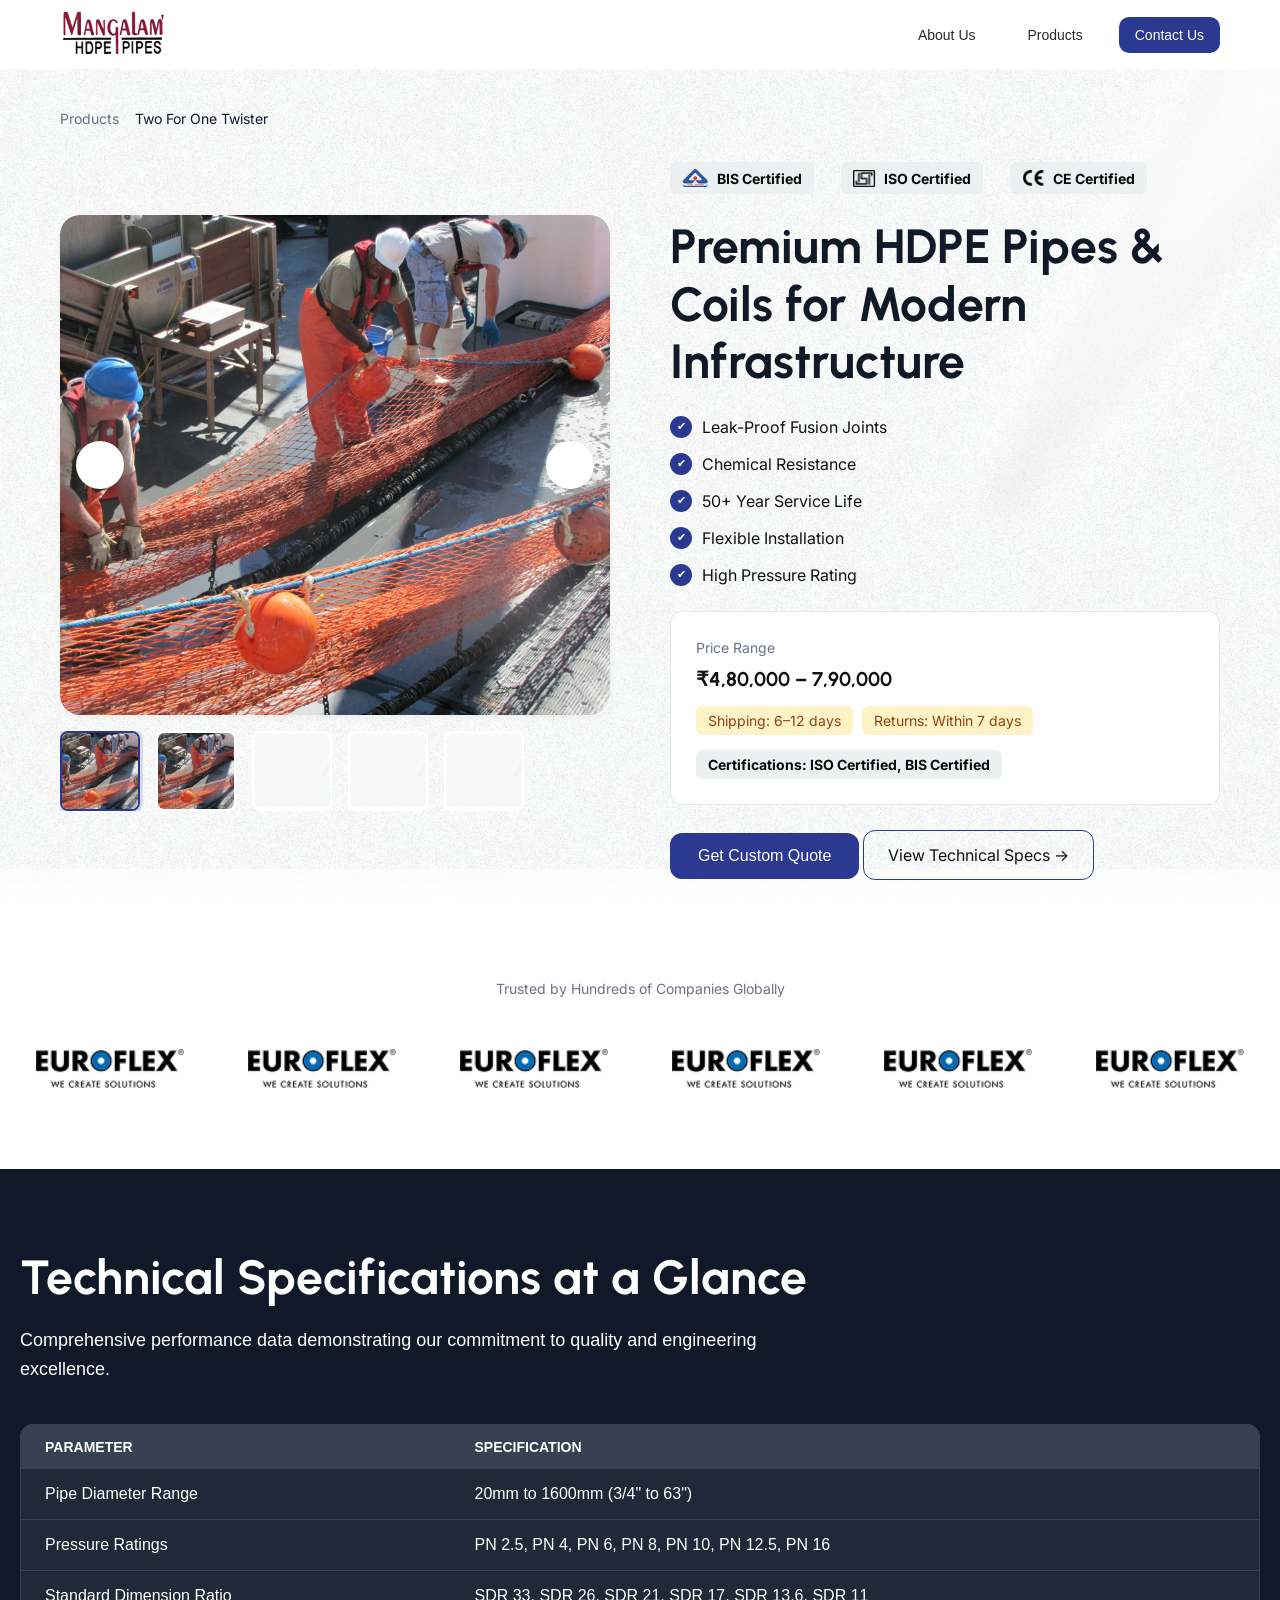
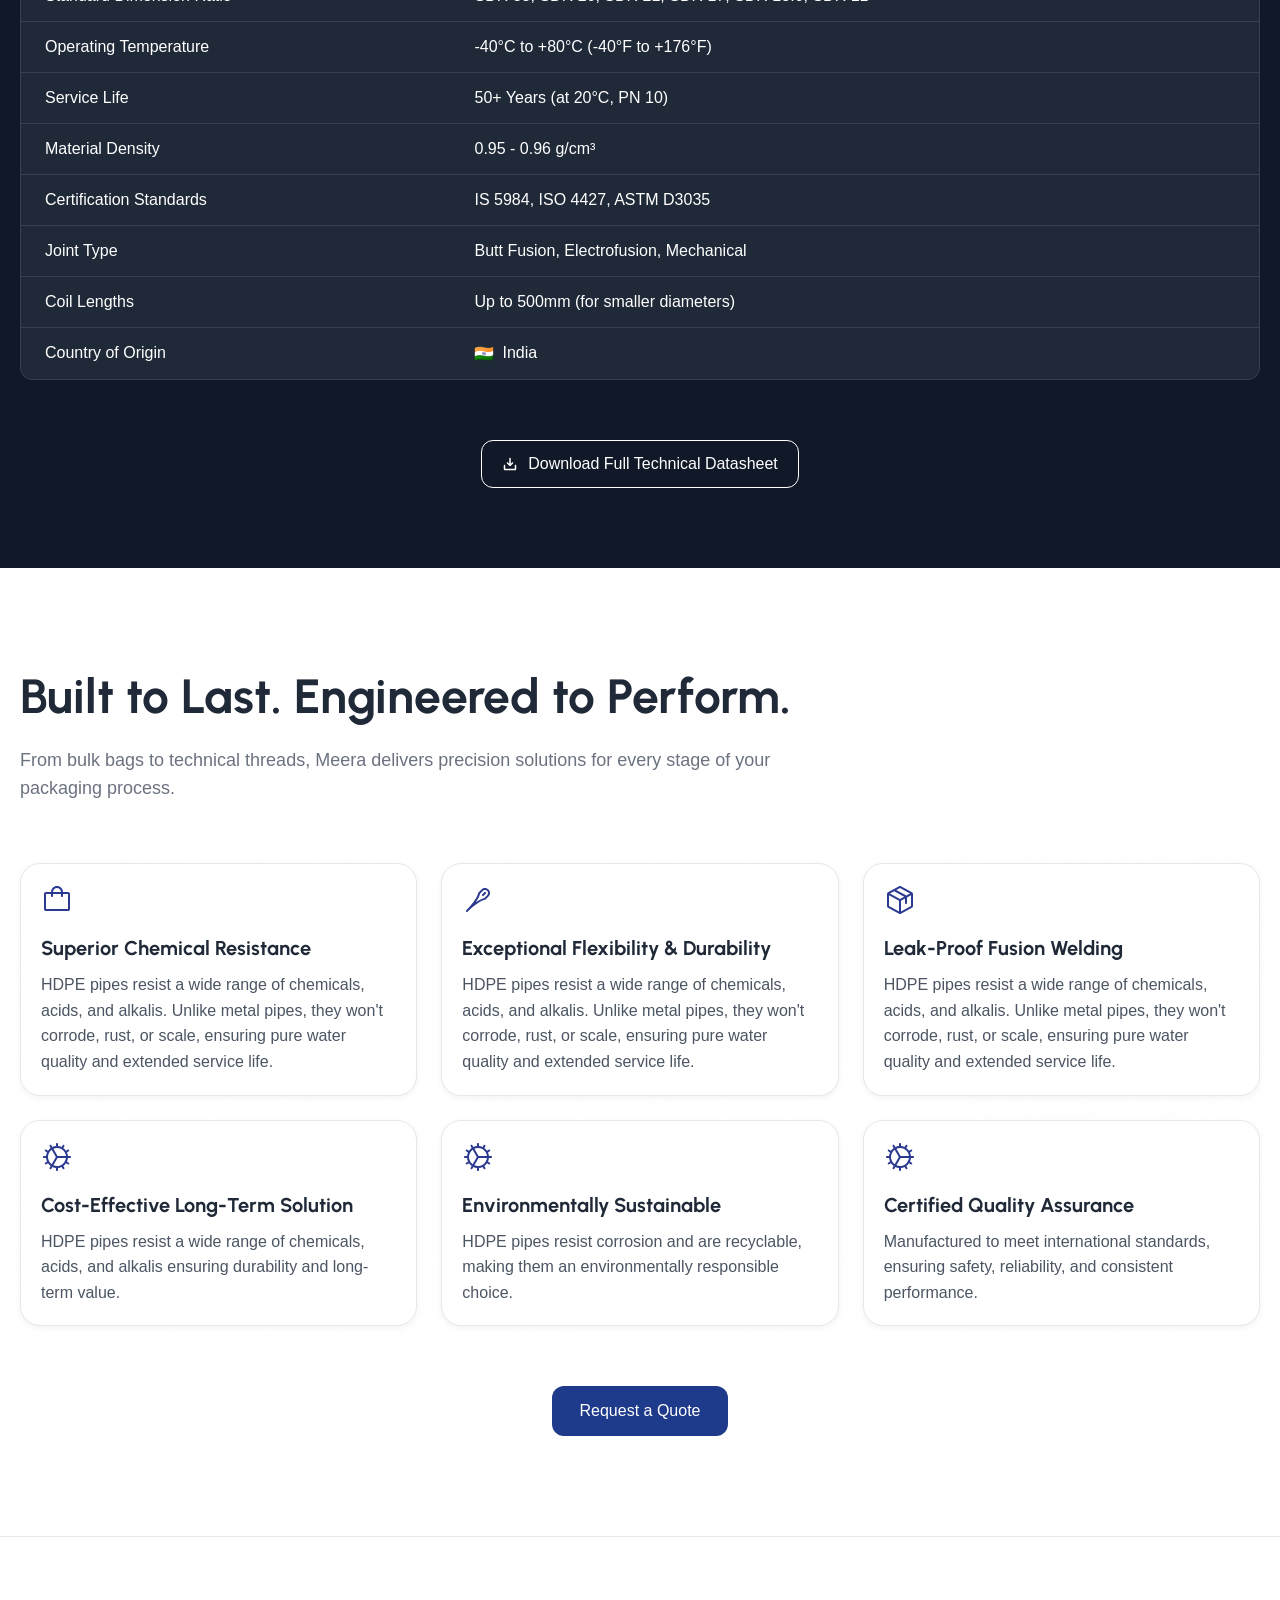
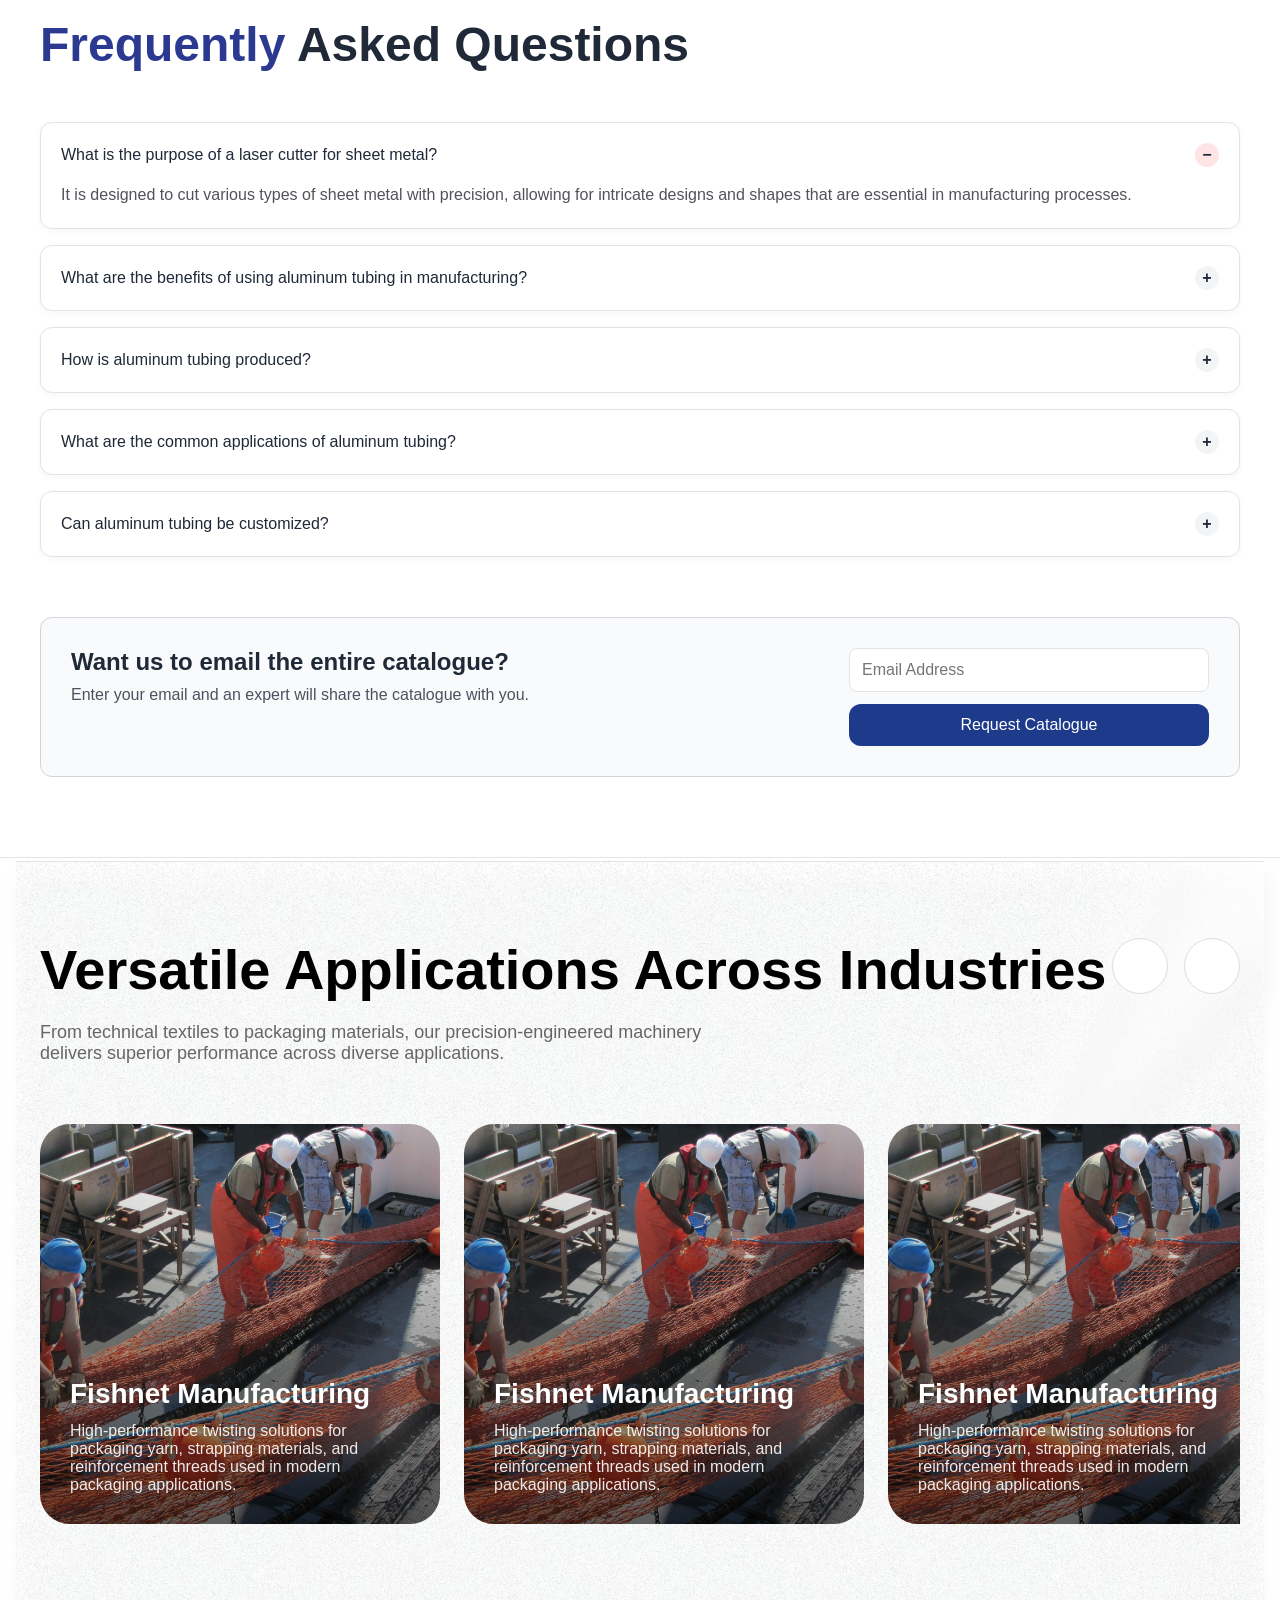
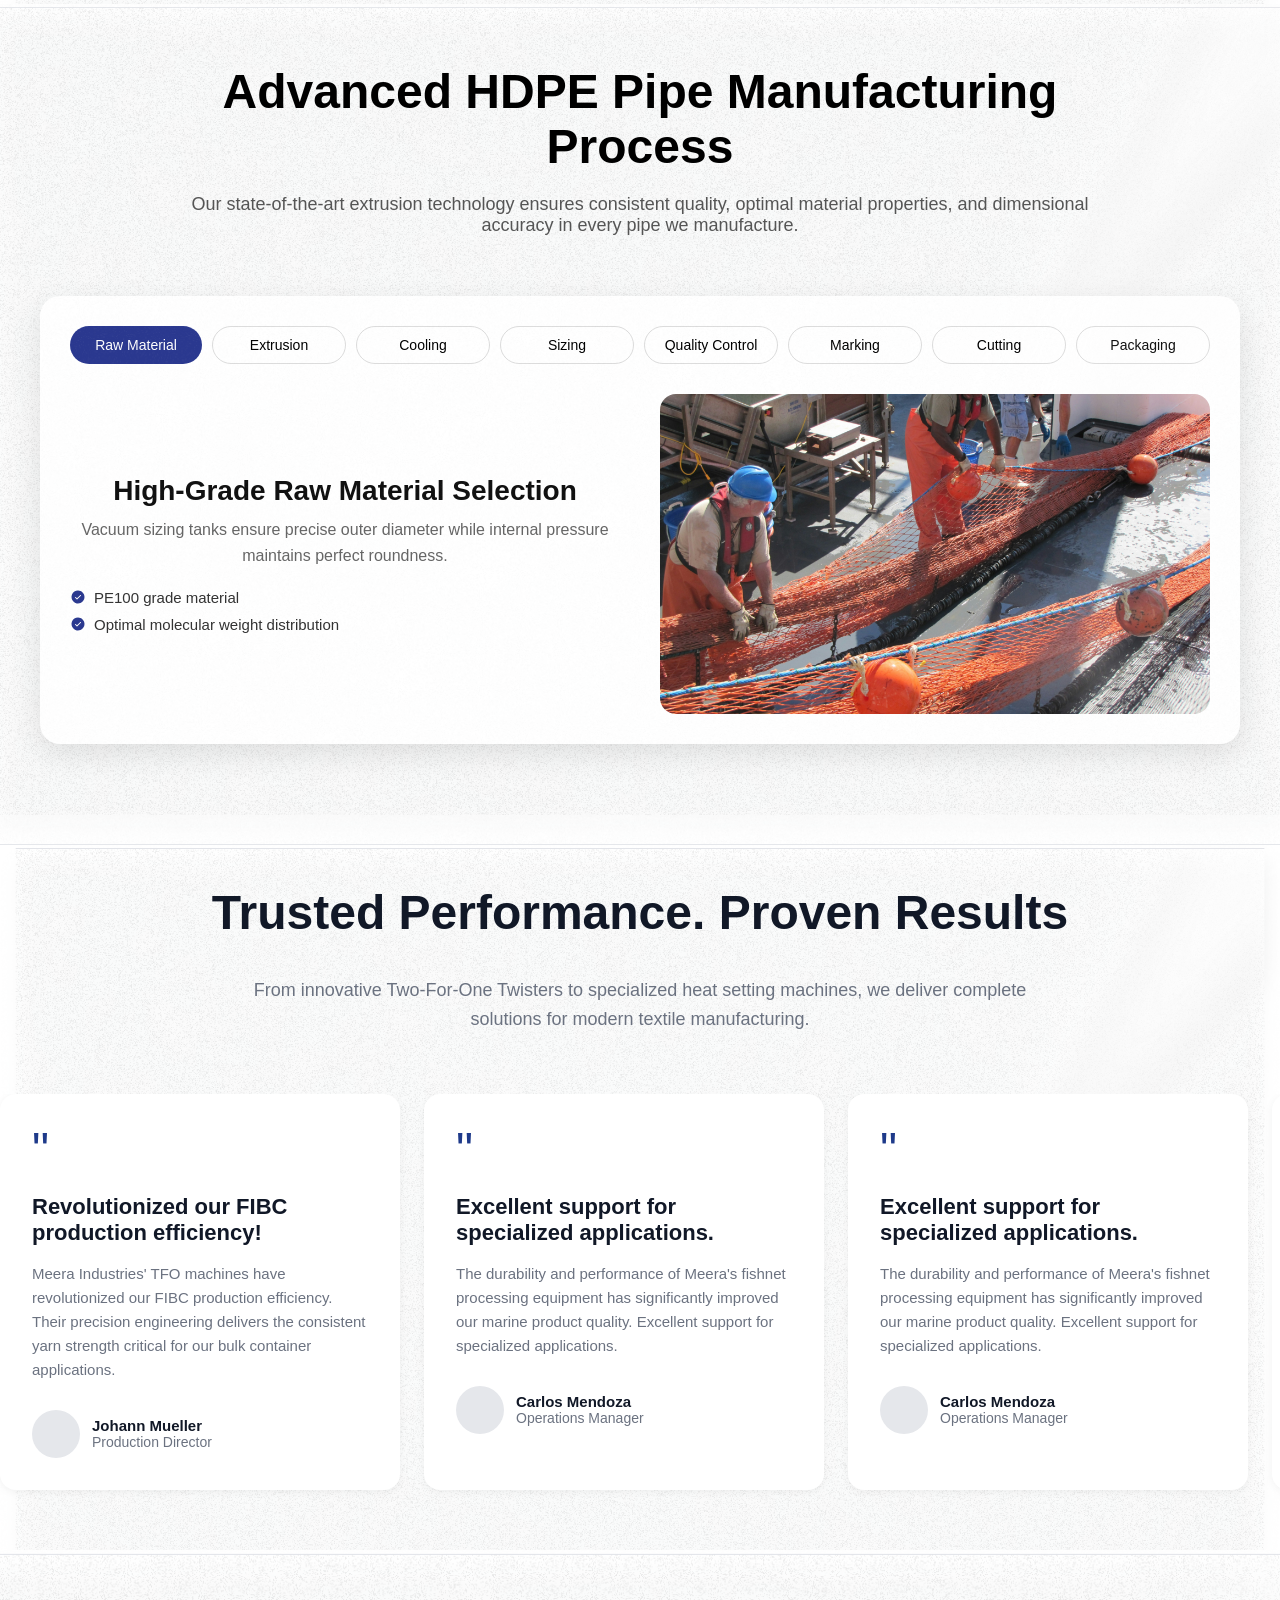
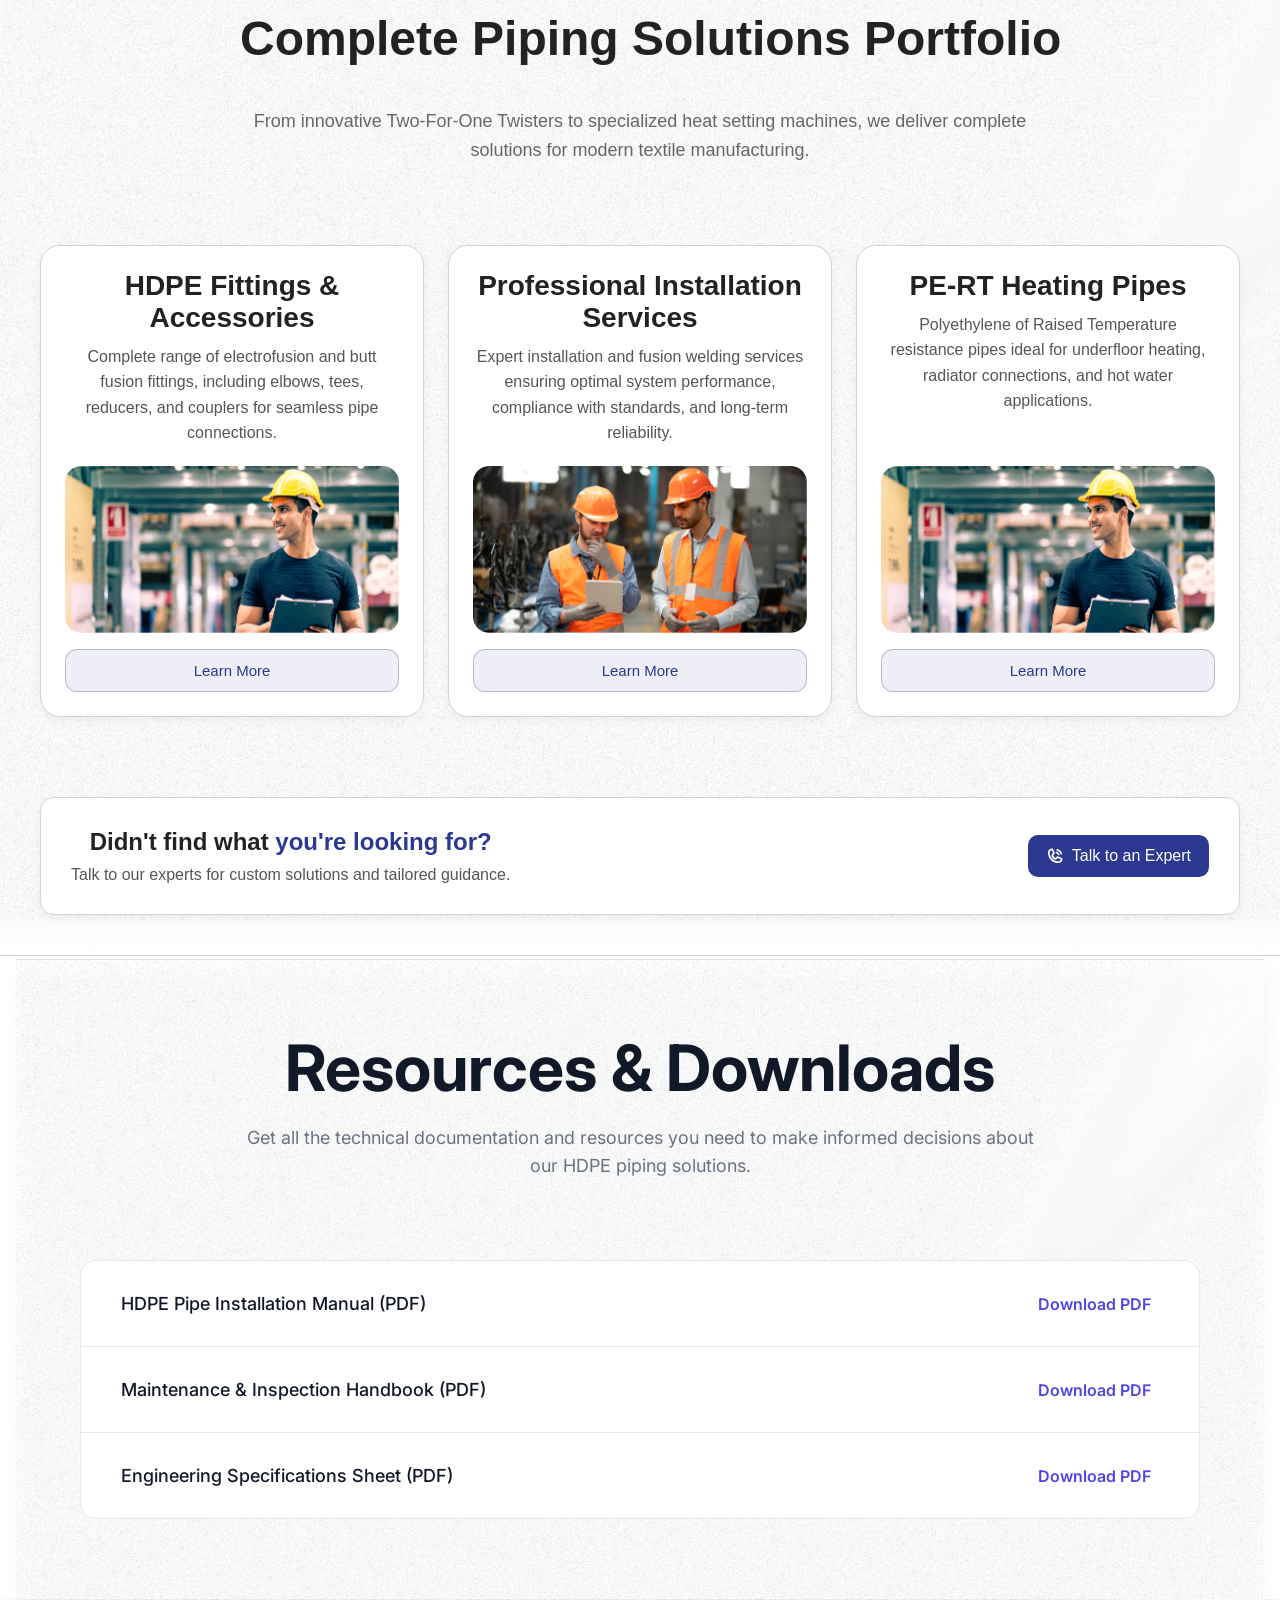
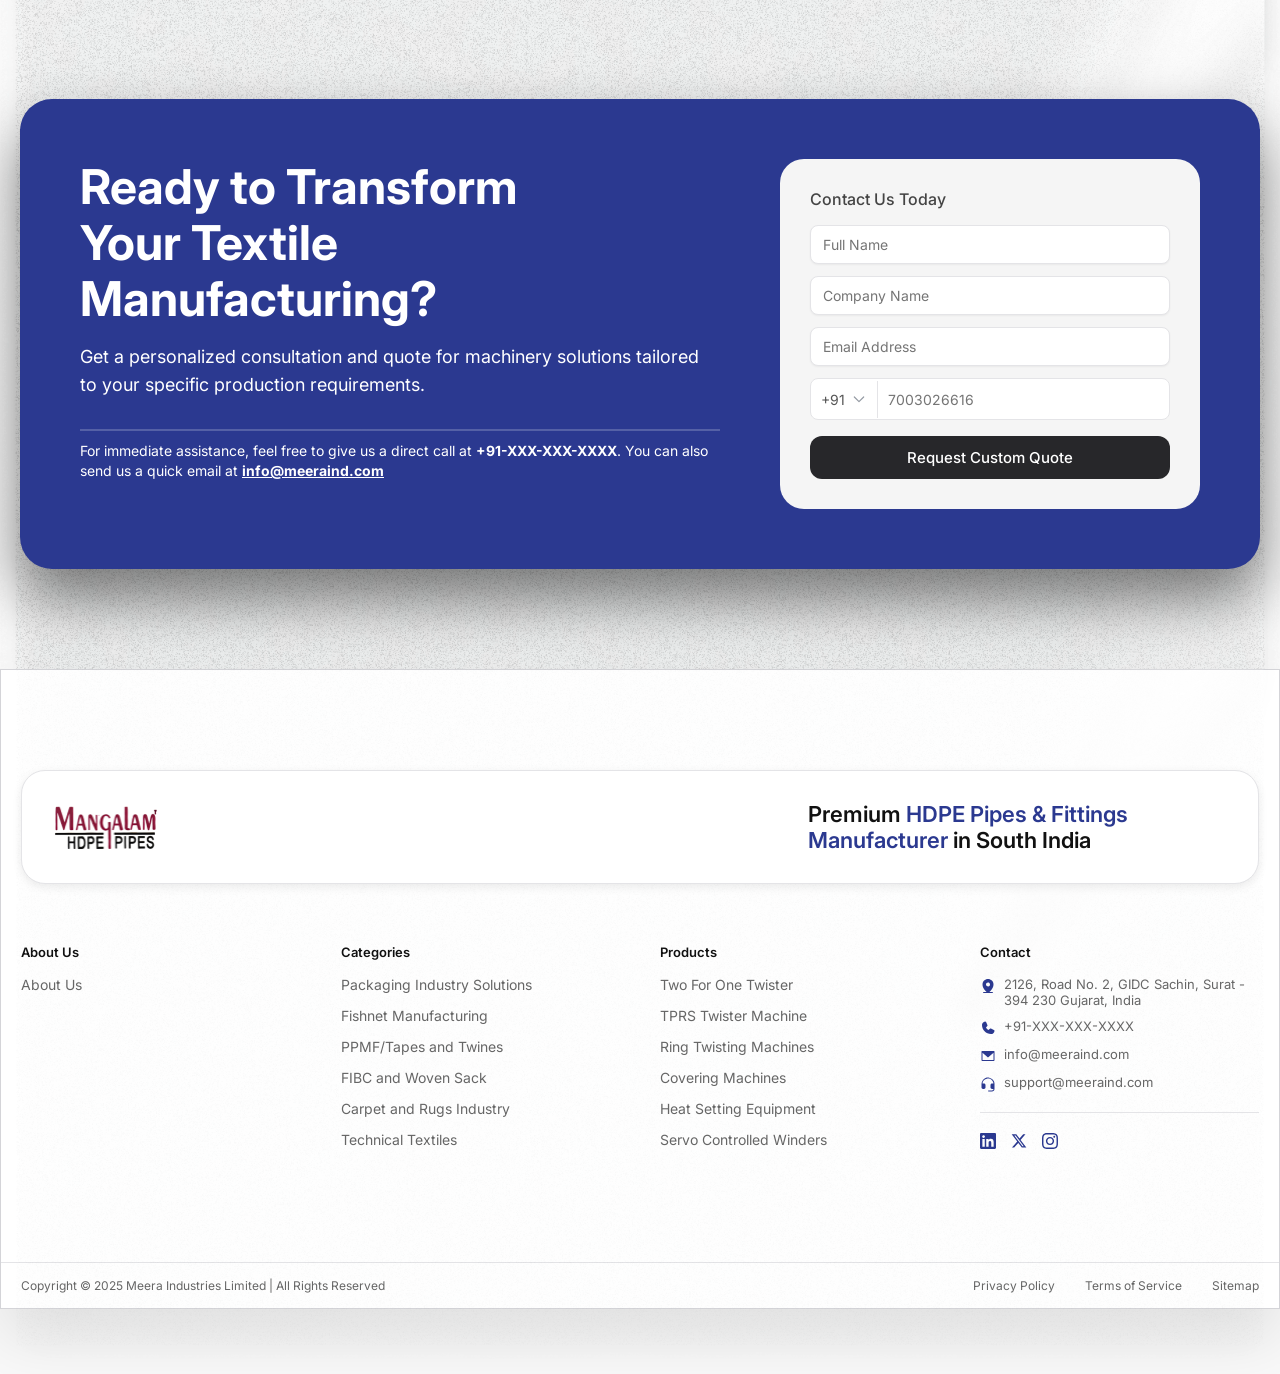
==== index.html @ eada6aff "Initial Commit" ====
<!DOCTYPE html>
<html lang="en">
<head>
  <meta charset="UTF-8">
  <meta name="viewport" content="width=device-width, initial-scale=1.0">

  <title>Gushwork Assignment</title>

  <!-- CSS FILE LINK -->
  <link rel="stylesheet" href="styles.css">
  <link href="https://fonts.googleapis.com/css2?family=Urbanist:wght@400;600;700;800&family=Inter:wght@400;500;600&display=swap" rel="stylesheet">
<link
  rel="stylesheet"
  href="https://cdn.jsdelivr.net/npm/@tabler/icons-webfont@latest/dist/tabler-icons.min.css"
/>
</head>
<body>


    <header id="header">
  <div class="container">

    <div class="logo">
      <a href="#">
        <img src="./assets/gw5.png"
        alt="Logo" />
      </a>  
    </div>

    <nav>
      <a href="#">About Us</a>

      <div class="dropdown" id="desktopDropdown">
        <button class="dropdown-btn">Products <i class="ti ti-chevron-down"></i></button>
        <div class="dropdown-content">
          <a href="#">HDPE Pipes</a>
          <a href="#">HDPE Fittings</a>
          <a href="#">Coil Pipes</a>
          <a href="#">Agriculture Pipes</a>
        </div>
      </div>

      <a href="#" class="contact-btn">Contact Us</a>
    </nav>

    <button class="menu-btn" id="menuBtn">☰</button>
  </div>

  <div class="mobile-menu" id="mobileMenu">
    <a href="#">About Us</a>

    <button class="mobile-dropdown-btn" id="mobileDropdownBtn">
      Products <i class="ti ti-chevron-down"></i>
    </button>

    <div class="mobile-dropdown" id="mobileDropdown">
      <a href="#">HDPE Pipes</a>
      <a href="#">HDPE Fittings</a>
      <a href="#">Coil Pipes</a>
      <a href="#">Agriculture Pipes</a>
    </div>

    <a href="#" class="contact-btn">Contact Us</a>
  </div>
</header>

  <main>
   <section id="hero-banner">
  <div style="padding-top: 80px;" class="breadcrumb">
    <span>Products</span>
    <i class="ti ti-chevron-right"></i>
    <span class="active">Two For One Twister</span>
  </div>

  <div class="container hero">
    <!-- Gallery -->
    <div class="gallery">
      <div class="main-image-wrapper">
        <!-- Main large image -->
        <div class="hero-img" id="mainImage">
          <img src="./assets/gw1.jpg" alt="Product Image" id="mainImg" />

          <!-- Zoom lens (follows cursor) -->
         <div class="zoom-lens" id="zoomLens"></div>
    </div>
    <button class="gallery-btn left" id="prevBtn"><i class="ti ti-chevron-left"></i></button>
    <button class="gallery-btn right" id="nextBtn"><i class="ti ti-chevron-right"></i></button>
  </div>
<div class="zoom-preview" id="zoomPreview">
   <div class="zoom-preview-inner" id="zoomPreviewInner"></div>
</div>

      <!-- Thumbnails -->
      <div class="thumbnails" id="thumbnailStrip">
        <div class="thumbnail active" data-index="0">
          <img src="./assets/gw1.jpg" alt="Thumb 1" />
        </div>
        <div class="thumbnail" data-index="1">
          <img src="./assets/gw1.jpg" alt="Thumb 2" />
        </div>
        <div class="thumbnail" data-index="2">
          <img src="./assets/hero-fold-v2.png" alt="Thumb 3" />
        </div>
        <div class="thumbnail" data-index="3">
          <img src="./assets/hero-fold-v2.png" alt="Thumb 4" />
        </div>
        <div class="thumbnail" data-index="4">
          <img src="./assets/hero-fold-v2.png" alt="Thumb 5" />
        </div>
      </div>
    </div>

    <!-- Product Info -->
    <div>
      <div class="certifications">
        <div class="badge1"><img src="./assets/gw2.svg"> BIS Certified</div>
        <div class="badge1"><img src="./assets/gw4.svg"> ISO Certified</div>
        <div class="badge1"><img src="./assets/gw3.svg"> CE Certified</div>
      </div>

      <h1>Premium HDPE Pipes & Coils for Modern Infrastructure</h1>

   <div class="features">
  <div class="feature"><span class="tick">✔</span> Leak-Proof Fusion Joints</div>
  <div class="feature"><span class="tick">✔</span> Chemical Resistance</div>
  <div class="feature"><span class="tick">✔</span> 50+ Year Service Life</div>
  <div class="feature"><span class="tick">✔</span> Flexible Installation</div>
  <div class="feature"><span class="tick">✔</span> High Pressure Rating</div>
</div>

      <div class="price-card">
        <span>Price Range</span>
        <h3>₹4,80,000 – 7,90,000</h3>
        <div class="badge">Shipping: 6–12 days</div>
        <div class="badge">Returns: Within 7 days</div>
        <div class="badge1">Certifications: ISO Certified, BIS Certified</div>
      </div>

      <div style="margin-top:25px;">
        <button class="btn-primary">Get Custom Quote</button>
        <a href="#spec" class="btn-outline">View Technical Specs →</a>
      </div>
    </div>
  </div>

  <div class="company-section">
    <p style="padding-bottom: 20px;">Trusted by Hundreds of Companies Globally</p>
    <div style="padding-bottom: 80px;" class="company-logos">
      <img src="./assets/image 88.png">
      <img src="./assets/image 88.png">
      <img src="./assets/image 88.png">
      <img src="./assets/image 88.png">
      <img src="./assets/image 88.png">
      <img src="./assets/image 88.png">
    </div>
  </div>
</section>

    <section id="table">
        <section class="section">

  <div class="container1">
    <h1>Technical Specifications at a Glance</h1>
    <p>
      Comprehensive performance data demonstrating our commitment to quality
      and engineering excellence.
    </p>
  </div>

  <div class="table-wrapper">
    <table>
      <thead>
        <tr>
          <th>PARAMETER</th>
          <th>SPECIFICATION</th>
        </tr>
      </thead>
      <tbody>
        <tr>
          <td>Pipe Diameter Range</td>
          <td>20mm to 1600mm (3/4" to 63")</td>
        </tr>
        <tr>
          <td>Pressure Ratings</td>
          <td>PN 2.5, PN 4, PN 6, PN 8, PN 10, PN 12.5, PN 16</td>
        </tr>
        <tr>
          <td>Standard Dimension Ratio</td>
          <td>SDR 33, SDR 26, SDR 21, SDR 17, SDR 13.6, SDR 11</td>
        </tr>
        <tr>
          <td>Operating Temperature</td>
          <td>-40°C to +80°C (-40°F to +176°F)</td>
        </tr>
        <tr>
          <td>Service Life</td>
          <td>50+ Years (at 20°C, PN 10)</td>
        </tr>
        <tr>
          <td>Material Density</td>
          <td>0.95 - 0.96 g/cm³</td>
        </tr>
        <tr>
          <td>Certification Standards</td>
          <td>IS 5984, ISO 4427, ASTM D3035</td>
        </tr>
        <tr>
          <td>Joint Type</td>
          <td>Butt Fusion, Electrofusion, Mechanical</td>
        </tr>
        <tr>
          <td>Coil Lengths</td>
          <td>Up to 500mm (for smaller diameters)</td>
        </tr>
        <tr>
          <td>Country of Origin</td>
          <td>
            <div class="country">
              <span>🇮🇳</span>
              <span>India</span>
            </div>
          </td>
        </tr>
      </tbody>
    </table>
  </div>

  <button class="download-btn">
    <img src="./assets/gw6.svg" alt="Download icon">
    Download Full Technical Datasheet
  </button>

</section>
    </section>
    
<section class="features-section">

  <img class="fs-bg-image"
    src="./assets/hero-fold-v2.png"
    alt="">

  <div class="fs-container">
    <h1 class="fs-heading">Built to Last. Engineered to Perform.</h1>
    <p class="fs-hero-text">
      From bulk bags to technical threads, Meera delivers precision
      solutions for every stage of your packaging process.
    </p>

    <div class="fs-features-wrapper">
      <div class="fs-features-grid">

        <!-- Feature 1 -->
        <div class="fs-feature-card">
          <img src="./assets//gw7.svg" alt="">
          <h3 class="fs-card-title">Superior Chemical Resistance</h3>
          <p class="fs-card-text">HDPE pipes resist a wide range of chemicals, acids, and alkalis. Unlike metal pipes, they won't corrode, rust, or scale, ensuring pure water quality and extended service life.</p>
        </div>

        <!-- Feature 2 -->
        <div class="fs-feature-card">
          <img src="./assets/gw8.svg" alt="">
          <h3 class="fs-card-title">Exceptional Flexibility & Durability</h3>
          <p class="fs-card-text">HDPE pipes resist a wide range of chemicals, acids, and alkalis. Unlike metal pipes, they won't corrode, rust, or scale, ensuring pure water quality and extended service life.</p>
        </div>

        <!-- Feature 3 -->
        <div class="fs-feature-card">
          <img src="./assets/gw9.svg" alt="">
          <h3 class="fs-card-title">Leak-Proof Fusion Welding</h3>
          <p class="fs-card-text">HDPE pipes resist a wide range of chemicals, acids, and alkalis. Unlike metal pipes, they won't corrode, rust, or scale, ensuring pure water quality and extended service life.</p>
        </div>

        <!-- Feature 4 -->
        <div class="fs-feature-card">
          <img src="./assets/gw10.svg" alt="">
          <h3 class="fs-card-title">Cost-Effective Long-Term Solution</h3>
          <p class="fs-card-text">HDPE pipes resist a wide range of chemicals, acids, and alkalis ensuring durability and long-term value.</p>
        </div>

        <!-- Feature 5 -->
        <div class="fs-feature-card">
          <img src="./assets/gw10.svg" alt="">
          <h3 class="fs-card-title">Environmentally Sustainable</h3>
          <p class="fs-card-text">HDPE pipes resist corrosion and are recyclable, making them an environmentally responsible choice.</p>
        </div>

        <!-- Feature 6 -->
        <div class="fs-feature-card">
          <img src="./assets/gw10.svg" alt="">
          <h3 class="fs-card-title">Certified Quality Assurance</h3>
          <p class="fs-card-text">Manufactured to meet international standards, ensuring safety, reliability, and consistent performance.</p>
        </div>

      </div>
    </div>

    <button class="fs-cta-button">
      Request a Quote
    </button>

  </div>

</section>

<section class="faq-section">
  <div class="faq-container">

    <h2 class="faq-heading">
      <span>Frequently</span> Asked Questions
    </h2>

    <!-- FAQ Items -->
    <div class="faq-item active">
      <div class="faq-question">
        What is the purpose of a laser cutter for sheet metal?
        <div class="faq-icon">−</div>
      </div>
      <div class="faq-answer">
        It is designed to cut various types of sheet metal with precision,
        allowing for intricate designs and shapes that are essential in manufacturing processes.
      </div>
    </div>

    <div class="faq-item">
      <div class="faq-question">
        What are the benefits of using aluminum tubing in manufacturing?
        <div class="faq-icon">+</div>
      </div>
      <div class="faq-answer">
        Aluminum tubing is lightweight, corrosion-resistant, and highly durable,
        making it ideal for various industrial applications.
      </div>
    </div>

    <div class="faq-item">
      <div class="faq-question">
        How is aluminum tubing produced?
        <div class="faq-icon">+</div>
      </div>
      <div class="faq-answer">
        It is produced through extrusion or drawing processes that shape aluminum into hollow tubes.
      </div>
    </div>

    <div class="faq-item">
      <div class="faq-question">
        What are the common applications of aluminum tubing?
        <div class="faq-icon">+</div>
      </div>
      <div class="faq-answer">
        Common applications include automotive parts, construction frameworks,
        aerospace components, and industrial systems.
      </div>
    </div>

    <div class="faq-item">
      <div class="faq-question">
        Can aluminum tubing be customized?
        <div class="faq-icon">+</div>
      </div>
      <div class="faq-answer">
        Yes, aluminum tubing can be customized in size, thickness,
        finish, and shape to meet specific project requirements.
      </div>
    </div>

    <!-- Email Section -->
    <div class="faq-email-section">
      <div class="faq-email-content">
        <h3 class="faq-email-title">Want us to email the entire catalogue?</h3>
        <p class="faq-email-text">Enter your email and an expert will share the catalogue with you.</p>
      </div>

      <div class="faq-email-form">
        <input class="faq-email-input" type="email" placeholder="Email Address" required>
        <button class="faq-submit-btn" onclick="faqHandleSubmit(this)">Request Catalogue</button>
      </div>
    </div>

  </div>
</section>

<section class="applications-section">
  <div class="apps-container">

    <!-- Header -->
    <div class="apps-header">
      <div>
        <h2 class="apps-heading">Versatile Applications Across Industries</h2>
        <p class="apps-subtext">
          From technical textiles to packaging materials, our
          precision-engineered machinery delivers superior performance
          across diverse applications.
        </p>
      </div>

      <div class="apps-nav-buttons">
        <div class="apps-nav-btn" onclick="appsScrollGallery(-1)">
          <i class="ti ti-arrow-left"></i>
        </div>
        <div class="apps-nav-btn" onclick="appsScrollGallery(1)">
          <i class="ti ti-arrow-right"></i>
        </div>
      </div>
    </div>

    <!-- Gallery -->
    <div class="apps-gallery" id="apps-gallery">

      <div class="apps-card">
        <img src="./assets/gw1.jpg" alt="">
        <div class="apps-card-content">
          <h3 class="apps-card-title">Fishnet Manufacturing</h3>
          <p class="apps-card-text">High-performance twisting solutions for packaging yarn, strapping materials, and reinforcement threads used in modern packaging applications.</p>
        </div>
      </div>

      <div class="apps-card">
        <img src="./assets/gw1.jpg" alt="">
        <div class="apps-card-content">
          <h3 class="apps-card-title">Fishnet Manufacturing</h3>
          <p class="apps-card-text">High-performance twisting solutions for packaging yarn, strapping materials, and reinforcement threads used in modern packaging applications.</p>
        </div>
      </div>

      <div class="apps-card">
        <img src="./assets/gw1.jpg" alt="">
        <div class="apps-card-content">
          <h3 class="apps-card-title">Fishnet Manufacturing</h3>
          <p class="apps-card-text">High-performance twisting solutions for packaging yarn, strapping materials, and reinforcement threads used in modern packaging applications.</p>
        </div>
      </div>

      <div class="apps-card">
        <img src="https://placehold.co/400x600/8A7B6D/8A7B6D" alt="">
        <div class="apps-card-content">
          <h3 class="apps-card-title">Fishnet Manufacturing</h3>
          <p class="apps-card-text">High-performance twisting solutions for packaging yarn, strapping materials, and reinforcement threads used in modern packaging applications.</p>
        </div>
      </div>

    </div>

  </div>
</section>

<div class="manufacturing-hero">
  <img class="mfg-bg-image"
    src="./assets/hero-fold-v2.png"
    alt="">
  <div class="mfg-hero-content">
    <h2 class="mfg-hero-heading">Advanced HDPE Pipe Manufacturing Process</h2>
    <p class="mfg-hero-text" style="margin-bottom: 20px;margin-top: 20px;">
      Our state-of-the-art extrusion technology ensures consistent quality,
      optimal material properties, and dimensional accuracy in every pipe we manufacture.
    </p>
  </div>

 <div class="workflow-section">
  <div class="wf-container">

    <div class="wf-stepper" id="wf-stepper"></div>

    <div class="wf-content">

      <div class="wf-text-area">
        <h3 class="wf-title" id="wf-title"></h3>
        <p class="wf-desc" id="wf-desc"></p>
        <div class="wf-checklist" id="wf-checklist"></div>
      </div>

      <div class="wf-image-area">
        <img class="wf-bg-image" id="wf-bg-image" src="" alt="">
        <div class="wf-icons" id="wf-icons"></div>
      </div>

    </div>

  </div>
</div>

</div>

<!-- PROCESS -->

<section class="testimonials-section">
  <div class="tsm-container">

    <!-- Section Header -->
    <div class="tsm-header">
      <h2 style="padding-top:40px; padding-bottom:20px;" class="tsm-heading">Trusted Performance. Proven Results</h2>
      <p class="tsm-subtext">
        From innovative Two-For-One Twisters to specialized heat setting machines,
        we deliver complete solutions for modern textile manufacturing.
      </p>
    </div>

    <!-- Testimonials Grid -->
    <div style=" padding-bottom:60px;" class="tsm-grid">

      <div class="tsm-card">
        <div class="tsm-quote-icon">"</div>
        <h3 class="tsm-card-title">Revolutionized our FIBC production efficiency!</h3>
        <p class="tsm-card-text">
          Meera Industries' TFO machines have revolutionized our FIBC production efficiency.
          Their precision engineering delivers the consistent yarn strength critical
          for our bulk container applications.
        </p>
        <div class="tsm-author">
          <div class="tsm-avatar"></div>
          <div>
            <div class="tsm-author-name">Johann Mueller</div>
            <div class="tsm-author-title">Production Director</div>
          </div>
        </div>
      </div>

      <div class="tsm-card">
        <div class="tsm-quote-icon">"</div>
        <h3 class="tsm-card-title">Excellent support for specialized applications.</h3>
        <p class="tsm-card-text">
          The durability and performance of Meera's fishnet processing equipment
          has significantly improved our marine product quality.
          Excellent support for specialized applications.
        </p>
        <div class="tsm-author">
          <div class="tsm-avatar"></div>
          <div>
            <div class="tsm-author-name">Carlos Mendoza</div>
            <div class="tsm-author-title">Operations Manager</div>
          </div>
        </div>
      </div>

      <div class="tsm-card">
        <div class="tsm-quote-icon">"</div>
        <h3 class="tsm-card-title">Excellent support for specialized applications.</h3>
        <p class="tsm-card-text">
          The durability and performance of Meera's fishnet processing equipment
          has significantly improved our marine product quality.
          Excellent support for specialized applications.
        </p>
        <div class="tsm-author">
          <div class="tsm-avatar"></div>
          <div>
            <div class="tsm-author-name">Carlos Mendoza</div>
            <div class="tsm-author-title">Operations Manager</div>
          </div>
        </div>
      </div>

      <div class="tsm-card">
        <div class="tsm-quote-icon">"</div>
        <h3 class="tsm-card-title">Provides the exact specifications we need!</h3>
        <p class="tsm-card-text">
          For our technical textile applications,
          Meera's specialized machinery provides the exact specifications we need.
          Their understanding of automotive textile requirements is exceptional.
        </p>
        <div class="tsm-author">
          <div class="tsm-avatar"></div>
          <div>
            <div class="tsm-author-name">Rajesh Kumar</div>
            <div class="tsm-author-title">Manufacturing Head</div>
          </div>
        </div>
      </div>

    </div>
  </div>
</section>

<div class="portfolio-section">

  <!-- HERO -->
  <section class="pf-hero">
  
    <div class="pf-hero-content">
      <h2 style="padding-top:20px; padding-bottom:20px;" class="pf-hero-heading">Complete Piping Solutions Portfolio</h2>
      <p class="pf-hero-text">
        From innovative Two-For-One Twisters to specialized heat setting machines,
        we deliver complete solutions for modern textile manufacturing.
      </p>
    </div>
    <div class="pf-products">

    <div class="pf-product-card">
      <h3 class="pf-card-title">HDPE Fittings & Accessories</h3>
      <p class="pf-card-text">
        Complete range of electrofusion and butt fusion fittings, including
        elbows, tees, reducers, and couplers for seamless pipe connections.
      </p>
      <img class="pf-card-img"
        src="./assets/gw11.png"
        alt="">
      <button class="pf-learn-btn">Learn More</button>
    </div>

    <div class="pf-product-card">
      <h3 class="pf-card-title">Professional Installation Services</h3>
      <p class="pf-card-text">
        Expert installation and fusion welding services ensuring optimal
        system performance, compliance with standards, and long-term reliability.
      </p>
      <img class="pf-card-img"
        src="./assets/gw12.png"
        alt="">
      <button class="pf-learn-btn">Learn More</button>
    </div>

    <div class="pf-product-card">
      <h3 class="pf-card-title">PE-RT Heating Pipes</h3>
      <p class="pf-card-text">
        Polyethylene of Raised Temperature resistance pipes ideal for
        underfloor heating, radiator connections, and hot water applications.
      </p>
      <img class="pf-card-img"
        src="./assets/gw11.png"
        alt="">
      <button class="pf-learn-btn">Learn More</button>
    </div>

  </div>

  <!-- CTA -->
  <div class="pf-cta-wrapper">
    <div class="pf-cta">
      <div class="pf-cta-text">
        <h3 class="pf-cta-heading">
          Didn't find what <span>you're looking for?</span>
        </h3>
        <p class="pf-cta-subtext">
          Talk to our experts for custom solutions and tailored guidance.
        </p>
      </div>
      <button class="pf-cta-btn">
        <img src="./assets/gw13.svg" alt="">
        Talk to an Expert
      </button>
    </div>
  </div>
  </section>

  <!-- PRODUCT CARDS -->
  

</div>
<div class="resources-section">
  <div class="rsc-container">

    <!-- Header -->
    <div class="rsc-header">
      <h2 class="rsc-heading">Resources & Downloads</h2>
      <p class="rsc-subtext">
        Get all the technical documentation and resources you need to make informed
        decisions about our HDPE piping solutions.
      </p>
    </div>

    <!-- Download Items -->
    <div class="rsc-download-box">

      <div class="rsc-download-item">
        <div class="rsc-download-title">HDPE Pipe Installation Manual (PDF)</div>
        <button class="rsc-download-btn">
          Download PDF
          <i class="ti ti-download"></i>
        </button>
      </div>

      <div class="rsc-download-item">
        <div class="rsc-download-title">Maintenance & Inspection Handbook (PDF)</div>
        <button class="rsc-download-btn">
          Download PDF
          <i class="ti ti-download"></i>
        </button>
      </div>

      <div class="rsc-download-item">
        <div class="rsc-download-title">Engineering Specifications Sheet (PDF)</div>
        <button class="rsc-download-btn">
          Download PDF
          <i class="ti ti-download"></i>
        </button>
      </div>

    </div>

  </div>
</div>

<section class=" contact-section">

  <img class="ctc-bg"
    src="./assets/hero-fold-v2.png"
    alt="">

  <div class="ctc-container">

    <!-- Left Content -->
    <div class="ctc-info">
      <h2 class="ctc-heading">
        Ready to Transform Your Textile Manufacturing?
      </h2>
      <p class="ctc-info-text">
        Get a personalized consultation and quote for machinery solutions tailored to your specific production requirements.
      </p>
      <div class="ctc-divider"></div>
      <p class="ctc-small">
        For immediate assistance, feel free to give us a direct call at
        <strong>+91-XXX-XXX-XXXX</strong>.
        You can also send us a quick email at
        <a href="mailto:info@meeraind.com">info@meeraind.com</a>
      </p>
    </div>

    <!-- Form -->
    <div class="ctc-form">

      <span class="ctc-form-label">Contact Us Today</span>

      <div class="ctc-input-box">
        <div class="ctc-input-field">
          <input type="text" placeholder="Full Name">
        </div>
      </div>

      <div class="ctc-input-box">
        <div class="ctc-input-field">
          <input type="text" placeholder="Company Name">
        </div>
      </div>

      <div class="ctc-input-box">
        <div class="ctc-input-field">
          <input type="email" placeholder="Email Address">
        </div>
      </div>

      <div class="ctc-phone-box">
        <div class="ctc-phone-code">
          +91
          <img src="./assets/gw14.svg" alt="">
        </div>
        <div class="ctc-phone-input">
          <input type="tel" placeholder="7003026616">
        </div>
      </div>

      <button class="ctc-submit-btn">
        Request Custom Quote
      </button>

    </div>

  </div>

</section>
  </main>
<footer class="footer-section">

  <div class="ftr-main">

    <img class="ftr-bg"
      src="./assets/hero-fold-v2.png"
      alt="">

    <!-- Top Header -->
    <div class="ftr-top">
      <img class="ftr-logo"
        src="./assets/gw5.png"
        alt="Meera Industries Logo">
      <div style="text-align: left;" class="ftr-title">
        <span>Premium </span>
        <span class="ftr-blue">HDPE Pipes & Fittings Manufacturer</span>
        <span> in South India</span>
      </div>
    </div>

    <!-- Grid -->
    <div class="ftr-grid">

      <!-- About -->
      <div class="ftr-column">
        <div style="text-align: left;" class="ftr-col-heading">About Us</div>
        <ul>
          <li style="text-align: left;">About Us</li>
        </ul>
      </div>

      <!-- Categories -->
      <div class="ftr-column">
        <div style="text-align: left;" class="ftr-col-heading">Categories</div>
        <ul>
          <li style="text-align: left;">Packaging Industry Solutions</li>
          <li style="text-align: left;">Fishnet Manufacturing</li>
          <li style="text-align: left;">PPMF/Tapes and Twines</li>
          <li style="text-align: left;">FIBC and Woven Sack</li>
          <li style="text-align: left;">Carpet and Rugs Industry</li>
          <li style="text-align: left;">Technical Textiles</li>
        </ul>
      </div>

      <!-- Products -->
      <div class="ftr-column">
        <div style="text-align: left;" class="ftr-col-heading">Products</div>
        <ul>
          <li style="text-align: left;">Two For One Twister</li>
          <li style="text-align: left;">TPRS Twister Machine</li>
          <li style="text-align: left;">Ring Twisting Machines</li>
          <li style="text-align: left;">Covering Machines</li>
          <li style="text-align: left;">Heat Setting Equipment</li>
          <li style="text-align: left;">Servo Controlled Winders</li>
        </ul>
      </div>

      <!-- Contact -->
      <div class="ftr-column">
        <div style="text-align: left;" class="ftr-col-heading">Contact</div>

        <div style="text-align: left;" class="ftr-contact-item">
          <img src="./assets/gw15.svg" alt="">
          2126, Road No. 2, GIDC Sachin, Surat - 394 230 Gujarat, India
        </div>

        <div style="text-align: left;" class="ftr-contact-item">
          <img src="./assets/gw16.svg" alt="">
          +91-XXX-XXX-XXXX
        </div>

        <div  style="text-align: left;" class="ftr-contact-item">
          <img src="./assets/gw17.svg" alt="">
          info@meeraind.com
        </div>

        <div style="text-align: left;" class="ftr-contact-item">
          <img src="./assets/gw18.svg" alt="">
          support@meeraind.com
        </div>

        <div class="ftr-contact-divider"></div>

        <div class="ftr-social">
          <img src="./assets/gw19.svg" alt="">
          <img src="./assets/gw20.svg" alt="">
          <img src="./assets/gw21.svg" alt="">
        </div>

      </div>

    </div>

  </div>

  <!-- Bottom -->
  <div class="ftr-bottom">
    <div class="ftr-bottom-inner">
      <div class="ftr-copyright">
        Copyright © 2025 Meera Industries Limited | All Rights Reserved
      </div>
      <div class="ftr-links">
        <a href="#">Privacy Policy</a>
        <a href="#">Terms of Service</a>
        <a href="#">Sitemap</a>
      </div>
    </div>
  </div>

</footer>

  <script src="script.js"></script>
</body>
</html>
---- styles.css ----
* {
  margin: 0;
  padding: 0;
  box-sizing: border-box;
}

body {
  font-family: Arial, sans-serif;
  background: #f9f9f9;
  color: #111;
}
/* ================= HEADER ================= */
/* ================= STICKY HEADER TRANSITIONS ================= */

header {
  transform: translateY(0);
  transition: transform 0.35s ease, box-shadow 0.3s ease, padding 0.3s ease;
}

/* When scrolled past first fold and scrolling DOWN → slide up out of view */
header.sticky-hidden {
  transform: translateY(-100%);
}

/* When scrolled past first fold and scrolling UP → slide back into view */
header.sticky-visible {
  transform: translateY(0);
  
  box-shadow: 0 4px 20px rgba(0, 0, 0, 0.10);
}
header {
  position: fixed;        /* Float above page, no reserved space */
  top: 0;
  left: 0;
  width: 100%;
  transform: translateY(0);
  transition: transform 0.35s ease, box-shadow 0.3s ease, padding 0.3s ease;
  background: #ffffff;
  z-index: 1000;
  padding-top: 10px;
  padding-bottom: 10px;
}

/* When scrolled */
header.scrolled {
  box-shadow: 0 4px 20px rgba(0, 0, 0, 0.08);
  padding: 5px 0;
}

.container {
  max-width: 1440px;
  margin: auto;
  padding: 16px 40px;
  display: flex;
  align-items: center;
  justify-content: space-between;
  transition: 0.3s;
}

/* Shrink header when scrolled */
header.scrolled .container {
  padding: 10px 40px;
}

/* Logo */
.logo img {
  height: 45px;
  transition: 0.3s;
}

header.scrolled .logo img {
  height: 38px;
}

/* Desktop Nav */
nav {
  display: flex;
  align-items: center;
  gap: 20px;
}

nav a,
.dropdown-btn {
  text-decoration: none;
  padding: 10px 16px;
  border-radius: 10px;
  color: #262A2E;
  font-size: 14px;
  font-weight: 500;
  transition: 0.3s;
  cursor: pointer;
  background: none;
  border: none;
}

nav a:hover,
.dropdown-btn:hover {
  background: #f1f1f1;
}

.contact-btn {
  background: #2B3990;
  color: white;
}

.contact-btn:hover {
  background: #22306e;
}

/* Dropdown */
.dropdown {
  position: relative;
}

.dropdown-content {
  position: absolute;
  top: 110%;
  left: 0;
  background: white;
  width: 200px;
  border-radius: 12px;
  box-shadow: 0 10px 20px rgba(0,0,0,0.08);
  border: 1px solid #eee;
  display: none;
  flex-direction: column;
  padding: 5px 0;
}

.dropdown-content a {
  padding: 10px 15px;
}

.dropdown-content a:hover {
  background: #eaf0ff;
  color: #2B3990;
}

.dropdown.active .dropdown-content {
  display: flex;
}

/* Mobile */
.menu-btn {
  display: none;
  font-size: 24px;
  cursor: pointer;
  background: none;
  border: none;
}

.mobile-menu {
  display: none;
  flex-direction: column;
  padding: 20px 40px;
  border-top: 1px solid #eee;
  background: white;
}

.mobile-menu a,
.mobile-dropdown-btn {
  padding: 12px;
  border-radius: 10px;
  text-decoration: none;
  color: #262A2E;
  font-size: 14px;
  font-weight: 500;
  background: none;
  border: none;
  text-align: left;
  cursor: pointer;
}

.mobile-menu a:hover,
.mobile-dropdown-btn:hover {
  background: #f1f1f1;
}

.mobile-dropdown {
  display: none;
  flex-direction: column;
  margin-left: 20px;
}

.mobile-dropdown a {
  padding: 8px 12px;
}

.mobile-menu.active {
  display: flex;
}

.mobile-dropdown.active {
  display: flex;
}

/* Responsive */
@media (max-width: 768px) {
  nav {
    display: none;
  }

  .menu-btn {
    display: block;
  }

  .container {
    padding: 16px 20px;
  }

  .mobile-menu {
    padding: 20px;
  }
}


:root{
  --brand:#2B3990;
  --neutral-900:#111827;
  --neutral-600:#6B7280;
  --neutral-200:#E5E7EB;
  --neutral-100:#F3F4F6;
  --neutral-50:#F9FAFB;
}

*{margin:0;padding:0;box-sizing:border-box}

#hero-banner{
  font-family:'Inter',sans-serif;
  background:#fff;
  color:#111;
}

.container{
  max-width:1200px;
  margin:auto;
  padding:0 20px;
}
#hero-banner section {
  padding: 80px 0;
}

h1,h2,h3{
  font-family:'Urbanist',sans-serif;
}

.btn-primary{
  background:var(--brand);
  color:#fff;
  padding:14px 28px;
  border-radius:12px;
  border:none;
  cursor:pointer;
  font-size:16px;
  font-weight:500;
  transition:.3s;
}

.btn-primary:hover{
  opacity:.9;
}

.btn-outline{
  border:1px solid var(--brand);
  color:#111;
  padding:14px 24px;
  border-radius:12px;
  text-decoration:none;
  display:inline-flex;
  align-items:center;
  gap:8px;
  transition:.3s;
}

.btn-outline:hover{
  background:var(--neutral-50);
}

/* HERO */

.hero{
  display:grid;
  grid-template-columns:1fr 1fr;
  gap:60px;
  align-items:center;
}

.hero h1{
  font-size:48px;
  line-height:1.2;
  color:var(--neutral-900);
  margin-bottom:25px;
}

.features{
  margin:25px 0;
}

.feature{
  display:flex;
  align-items:center;
  gap:10px;
  margin-bottom:15px;
  font-size:16px;
}

.tick {
  display: inline-flex;
  align-items: center;
  justify-content: center;
  width: 22px;
  height: 22px;
  min-width: 22px;        /* prevents shrinking */
  background: #2B3990;
  color: #fff;
  border-radius: 50%;
  font-size: 11px;
  line-height: 1;
}
.price-card{
  border:1px solid var(--neutral-200);
  padding:25px;
  border-radius:12px;
  margin-top:25px;
  background-color: white;
}

.price-card span{
  color:var(--neutral-600);
  font-size:14px;
}

/* Certification Badges */
.certifications {
  display: flex;
  gap: 12px;
  margin-bottom: 24px;
  flex-wrap: wrap;
}
.price-card h3{
  font-size:20px;
  margin:10px 0;
}

.badge{
  display:inline-block;
  background:#FEF3C7;
  color:#92400E;
  padding:6px 12px;
  border-radius:6px;
  font-size:14px;
  margin:5px 5px 0 0;
}

.badge1{
  display: inline-flex;      /* important */
  align-items: center;       /* vertically center image + text */
  gap: 8px;                  /* space between image and text */
  background:#ecf0f1;
  color:#060707;
  padding:6px 12px;
  border-radius:6px;
  font-size:14px;
  font-weight:bold;
  margin:15px 15px 0 0;
}


.hero-img{
  background:var(--neutral-100);
  height:500px;
  border-radius:20px;
  display:flex;
  align-items:center;
  justify-content:center;
  font-weight:600;
  color:var(--neutral-600);
}

/* STATS */

.stats{
  background:var(--brand);
  color:#fff;
  text-align:center;
}

.stats-grid{
  display:grid;
  grid-template-columns:repeat(4,1fr);
  gap:30px;
}

.stat-value{
  font-size:36px;
  font-weight:800;
}

.stat-label{
  font-size:14px;
  opacity:.7;
}

/* SPEC */

.spec-grid{
  display:grid;
  grid-template-columns:1fr 1fr;
  gap:50px;
  align-items:center;
}

.spec-items{
  display:grid;
  grid-template-columns:1fr 1fr;
  gap:15px;
  margin-top:30px;
}

.spec-box{
  background:var(--neutral-50);
  border:1px solid var(--neutral-100);
  padding:18px;
  border-radius:10px;
}

.spec-box small{
  color:var(--neutral-600);
  text-transform:uppercase;
  font-size:11px;
}

.spec-box strong{
  display:block;
  margin-top:5px;
}

/* APPLICATIONS */

.app-section{
  background:var(--neutral-50);
}

.app-grid{
  display:grid;
  grid-template-columns:repeat(4,1fr);
  gap:25px;
  margin-top:50px;
}

.app-card{
  background:#fff;
  border:1px solid var(--neutral-100);
  border-radius:16px;
  padding:25px;
  transition:.3s;
}

.app-card:hover{
  box-shadow:0 8px 20px rgba(0,0,0,.05);
}

.app-card h3{
  margin:15px 0 10px;
}

/* CONTACT */

.contact{
  background:var(--brand);
  text-align:center;
  color:#fff;
}

.contact-box{
  background:#fff;
  color:#111;
  border-radius:16px;
  padding:30px;
  margin-top:40px;
  text-align:left;
}

.contact input,
.contact textarea{
  width:100%;
  padding:12px;
  margin-top:6px;
  margin-bottom:15px;
  border-radius:8px;
  border:1px solid var(--neutral-200);
  font-size:14px;
}

footer{
  background:#111827;
  color:#aaa;
  text-align:center;
}

/* RESPONSIVE */

@media(max-width:992px){
  .hero,
  .spec-grid{
    grid-template-columns:1fr;
  }

  .app-grid{
    grid-template-columns:1fr 1fr;
  }

  .stats-grid{
    grid-template-columns:1fr 1fr;
  }
}
.hero-img {
    position: relative;
    background: #f3f4f6;
    height: 500px;
    border-radius: 20px;
    overflow: hidden;
    cursor: crosshair;
  }

  .hero-img img {
    width: 100%;
    height: 100%;
    object-fit: cover;
    display: block;
    transition: opacity 0.3s ease;
    user-select: none;
    pointer-events: none;
  }

  /* Carousel slide fade */
  .hero-img img.fade {
    opacity: 0;
  }

  /* Zoom lens overlay */
  .zoom-lens {
    position: absolute;
    width: 120px;
    height: 120px;
    border: 2px solid rgba(43, 57, 144, 0.6);
    border-radius: 8px;
    background: rgba(43, 57, 144, 0.08);
    backdrop-filter: blur(1px);
    pointer-events: none;
    opacity: 0;
    transition: opacity 0.2s ease;
    z-index: 10;
  }

  /* Zoom preview box — appears to the right of the gallery */
  .zoom-preview {
    position: absolute;
    top: 0;
    left: calc(100% + 20px);
    width: 380px;
    height: 380px;
    border-radius: 16px;
    border: 1px solid #e5e7eb;
    box-shadow: 0 20px 60px rgba(0, 0, 0, 0.15);
    overflow: hidden;
    opacity: 0;
    pointer-events: none;
    transition: opacity 0.25s ease, transform 0.25s ease;
    transform: scale(0.96);
    z-index: 100;
    background: #fff;
  }

  .zoom-preview.active {
    opacity: 1;
    transform: scale(1);
  }

  .zoom-preview-inner {
    width: 100%;
    height: 100%;
    background-repeat: no-repeat;
  }

  /* Thumbnails */
  .thumbnails {
    display: flex;
    gap: 12px;
    margin-top: 16px;
    flex-wrap: nowrap;
    overflow-x: auto;
  }

  .thumbnail {
    width: 80px;
    height: 80px;
    border-radius: 10px;
    overflow: hidden;
    flex-shrink: 0;
    cursor: pointer;
    border: 2px solid transparent;
    transition: border-color 0.25s ease, transform 0.2s ease, box-shadow 0.2s ease;
    background: #f3f4f6;
  }

  .thumbnail img {
    width: 100%;
    height: 100%;
    object-fit: cover;
    display: block;
    pointer-events: none;
  }

  .thumbnail:hover {
    transform: translateY(-2px);
    box-shadow: 0 6px 16px rgba(0,0,0,0.1);
  }

  .thumbnail.active {
    border-color: #2B3990;
    box-shadow: 0 0 0 3px rgba(43, 57, 144, 0.15);
  }

  /* Gallery wrapper needs relative for zoom preview positioning */
  .gallery {
    position: relative;
    flex: 1;
  }

  .main-image-wrapper {
    position: relative;
  }

  /* Nav buttons */
  .gallery-btn {
    position: absolute;
    top: 50%;
    transform: translateY(-50%);
    width: 48px;
    height: 48px;
    background: #fff;
    border-radius: 50%;
    border: none;
    cursor: pointer;
    box-shadow: 0 2px 10px rgba(0,0,0,0.12);
    display: flex;
    align-items: center;
    justify-content: center;
    font-size: 18px;
    transition: background 0.2s ease, box-shadow 0.2s ease, transform 0.2s ease;
    z-index: 10;
  }

  .gallery-btn:hover {
    background: #2B3990;
    color: #fff;
    box-shadow: 0 4px 16px rgba(43,57,144,0.3);
    transform: translateY(-50%) scale(1.08);
  }

  .gallery-btn.left { left: 16px; }
  .gallery-btn.right { right: 16px; }

  /* Mobile: zoom preview below */
  @media (max-width: 992px) {
    .zoom-preview {
      left: 0;
      top: calc(100% + 12px);
      width: 100%;
      height: 260px;
    }
  }

@media(max-width:600px){
  .app-grid{
    grid-template-columns:1fr;
  }

  .stats-grid{
    grid-template-columns:1fr;
  }

  .hero h1{
    font-size:32px;
  }
}

.breadcrumb {
  display: flex;
  gap: 8px;
  align-items: center;
  font-size: 14px;
  color: #6b7280;
  max-width: 1200px;
  margin: 30px auto 0;
  margin-bottom: 20px;
  padding: 0 20px;
}

.breadcrumb span.active {
  color: #111827;
}

.gallery {
  flex: 1;
}
.main-image-wrapper {
  position: relative;
  background: #fff;
  border-radius: 16px;
  overflow: hidden;
  box-shadow: 0 2px 6px rgba(0,0,0,0.05);
}

.main-image-wrapper img {
  width: 100%;
  display: block;
}

.gallery-btn {
  position: absolute;
  top: 50%;
  transform: translateY(-50%);
  width: 48px;
  height: 48px;
  background: #fff;
  border-radius: 50%;
  border: none;
  cursor: pointer;
  box-shadow: 0 2px 6px rgba(0,0,0,0.1);
}

.gallery-btn.left { left: 16px; }
.gallery-btn.right { right: 16px; }

.thumbnails {
  display: flex;
  gap: 16px;
  margin-top: 16px;
}

.thumbnail {
  width: 80px;
  height: 80px;
  background: #fff;
  border-radius: 8px;
}

.company-section {
  margin-top: 100px;
  text-align: center;
}

.company-section p {
  margin-bottom: 32px;
  font-size: 14px;
  color: #6b7280;
  text-align: center;
  width: 100%;          /* ← ensure it spans full width */
  max-width: 100%;      /* ← override the global p max-width: 800px */
  margin-left: auto;
  margin-right: auto;
}
.company-logos {
  display: flex;
  flex-wrap: wrap;
  gap: 64px;
  justify-content: center;
  align-items: center;
}

.company-logos img {
  height: 40px;
  object-fit: contain;
}
#hero-banner{
  font-family:'Inter',sans-serif;
  background-image: url('./assets/hero-fold-v2.png');
  background-size: cover;        /* Makes image cover entire screen */
  background-position: top;   /* Centers image */
  background-repeat: no-repeat;  /* Prevent repeating */
  background-attachment: fixed;  /* Optional: parallax effect */
  color:#111;
}

  * {
    margin: 0;
    padding: 0;
    box-sizing: border-box;
  }



  .section {
    padding: 80px 20px;
    display: flex;
    flex-direction: column;
    align-items: center;
  }

  .container1 {
    max-width: 1240px;
    width: 100%;
  }


#table {
  background: #111827;
  color: white;
}

#table .section {
  padding: 80px 20px;
  display: flex;
  flex-direction: column;
  align-items: center;
}

#table .container1 {
  max-width: 1240px;
  width: 100%;
}

#table h1 {
  font-size: 48px;
  font-weight: bold;
  line-height: 1.2;
  margin-bottom: 20px;
  color: white;
}

#table p {
  font-size: 18px;
  line-height: 1.6;
  margin-bottom: 40px;
  max-width: 800px;
  color: white;
}

#table .table-wrapper {
  width: 100%;
  max-width: 1240px;
  background: #1f2937;
  border: 1px solid #374151;
  border-radius: 12px;
  overflow: hidden;
}

#table table {
  width: 100%;
  border-collapse: collapse;
}

#table thead th {
  background: #374151;
  padding: 14px 24px;
  text-align: left;
  font-size: 14px;
  font-weight: 600;
}

#table tbody td {
  padding: 16px 24px;
  background: #1f2937;
}

#table tbody tr:not(:last-child) {
  border-bottom: 1px solid #374151;
}

#table .country {
  display: flex;
  align-items: center;
  gap: 8px;
}

#table .download-btn {
  margin-top: 60px;
  padding: 14px 20px;
  border-radius: 12px;
  border: 1px solid white;
  background: transparent;
  color: white;
  font-size: 16px;
  font-weight: 500;
  cursor: pointer;
  display: flex;
  align-items: center;
  gap: 10px;
  transition: 0.3s ease;
}

#table .download-btn:hover {
  background: white;
  color: #111827;
}

#table .download-btn img {
  width: 16px;
  height: 16px;
}

@media (max-width: 768px) {
  #table h1 {
    font-size: 36px;
  }

  #table .section {
    padding: 50px 20px;
  }

  #table table {
    font-size: 14px;
  }
}

  /* Country row flex */
  .country {
    display: flex;
    align-items: center;
    gap: 8px;
  }

  /* Download Button */
  .download-btn {
    margin-top: 60px;
    padding: 14px 20px;
    border-radius: 12px;
    border: 1px solid white;
    background: transparent;
    color: white;
    font-size: 16px;
    font-weight: 500;
    cursor: pointer;
    display: flex;
    align-items: center;
    gap: 10px;
    transition: 0.3s ease;
  }

  .download-btn:hover {
    background: white;
    color: #111827;
  }

  .download-btn img {
    width: 16px;
    height: 16px;
  }

  /* Responsive */
  @media (max-width: 768px) {
    h1 {
      font-size: 36px;
    }

    .section {
      padding: 50px 20px;
    }

    table {
      font-size: 14px;
    }
  }

  
.features-section {
  position: relative;
  padding: 100px 20px;
  border-bottom: 1px solid #e5e7eb;
  overflow: hidden;
  font-family: Arial, sans-serif;
  color: #1f2937;
  background: #ffffff;
  box-sizing: border-box;
}

.features-section *,
.features-section *::before,
.features-section *::after {
  box-sizing: border-box;
  margin: 0;
  padding: 0;
}

.features-section .fs-container {
  max-width: 1240px;
  margin: auto;
  position: relative;
  z-index: 2;
}

.features-section .fs-bg-image {
  position: absolute;
  top: 50%;
  left: 50%;
  width: 1600px;
  height: 1385px;
  transform: translate(-50%, -50%);
  opacity: 0.05;
  z-index: 0;
}

.features-section .fs-heading {
  font-size: 48px;
  font-weight: 700;
  line-height: 1.2;
  max-width: 800px;
}

.features-section .fs-hero-text {
  font-size: 18px;
  margin-top: 20px;
  color: #6b7280;
  max-width: 800px;
  line-height: 1.6;
}

/* Features Grid */
.features-section .fs-features-wrapper {
  margin-top: 60px;
}

.features-section .fs-features-grid {
  display: flex;
  flex-wrap: wrap;
  gap: 24px;
}

.features-section .fs-feature-card {
  flex: 1 1 calc(33.333% - 24px);
  min-width: 260px;
  background: white;
  border: 1px solid #e5e7eb;
  border-radius: 20px;
  padding: 20px;
  box-shadow: 0 2px 6px rgba(0,0,0,0.05);
  transition: 0.3s ease;
}

.features-section .fs-feature-card:hover {
  transform: translateY(-5px);
  box-shadow: 0 6px 18px rgba(0,0,0,0.08);
}

.features-section .fs-feature-card img {
  width: 32px;
  height: 32px;
}

.features-section .fs-feature-card .fs-card-title {
  font-size: 20px;
  font-weight: 700;
  margin-top: 16px;
  margin-bottom: 12px;
}

.features-section .fs-feature-card .fs-card-text {
  font-size: 16px;
  color: #4b5563;
  line-height: 1.6;
}

/* CTA Button */
.features-section .fs-cta-button {
  margin: 60px auto 0 auto;
  display: block;
  padding: 16px 28px;
  background: #1e3a8a;
  color: white;
  border: none;
  border-radius: 12px;
  font-size: 16px;
  font-weight: 500;
  cursor: pointer;
  transition: 0.3s ease;
}

.features-section .fs-cta-button:hover {
  background: #162d6d;
}

/* Responsive */
@media (max-width: 992px) {
  .features-section .fs-feature-card {
    flex: 1 1 calc(50% - 24px);
  }
}

@media (max-width: 600px) {
  .features-section .fs-heading {
    font-size: 36px;
  }
  .features-section .fs-feature-card {
    flex: 1 1 100%;
  }
  .features-section {
    padding: 60px 20px;
  }
}


.faq-section {
  padding: 80px 20px;
  border-bottom: 1px solid #e4e4e7;
  background: #ffffff;
  font-family: Arial, sans-serif;
  color: #1f2937;
  box-sizing: border-box;
}

.faq-section *,
.faq-section *::before,
.faq-section *::after {
  box-sizing: border-box;
  margin: 0;
  padding: 0;
}

.faq-section .faq-container {
  max-width: 1200px;
  margin: auto;
}

.faq-section .faq-heading {
  font-size: 48px;
  font-weight: bold;
  margin-bottom: 50px;
  font-family: Arial, sans-serif;
}

.faq-section .faq-heading span {
  color: #2b3990;
}

.faq-section .faq-item {
  background: #fff;
  border: 1px solid #e4e4e7;
  border-radius: 12px;
  padding: 20px;
  margin-bottom: 16px;
  box-shadow: 0 2px 6px rgba(0,0,0,0.04);
}

.faq-section .faq-question {
  display: flex;
  justify-content: space-between;
  align-items: center;
  cursor: pointer;
  font-weight: 500;
  font-size: 16px;
  font-family: Arial, sans-serif;
}

.faq-section .faq-icon {
  width: 24px;
  height: 24px;
  border-radius: 50%;
  background: #f3f4f6;
  display: flex;
  align-items: center;
  justify-content: center;
  font-weight: bold;
  transition: 0.3s;
  flex-shrink: 0;
}

.faq-section .faq-item.active .faq-icon {
  background: #ffe4e6;
}

.faq-section .faq-answer {
  margin-top: 15px;
  color: #52525b;
  display: none;
  line-height: 1.6;
  font-family: Arial, sans-serif;
  font-size: 16px;
}

.faq-section .faq-item.active .faq-answer {
  display: block;
}

/* Email Section */
.faq-section .faq-email-section {
  margin-top: 60px;
  padding: 30px;
  background: #f9fafb;
  border-radius: 12px;
  border: 1px solid #d4d4d8;
  display: flex;
  flex-wrap: wrap;
  justify-content: space-between;
  gap: 30px;
}

.faq-section .faq-email-content {
  flex: 1;
  min-width: 260px;
}

.faq-section .faq-email-content .faq-email-title {
  font-size: 24px;
  font-weight: bold;
  margin-bottom: 10px;
  font-family: Arial, sans-serif;
}

.faq-section .faq-email-content .faq-email-text {
  opacity: 0.8;
  font-size: 16px;
  font-family: Arial, sans-serif;
}

.faq-section .faq-email-form {
  flex: 1;
  min-width: 260px;
  max-width: 360px;
}

.faq-section .faq-email-form .faq-email-input {
  width: 100%;
  padding: 12px;
  border-radius: 8px;
  border: 1px solid #e4e4e7;
  margin-bottom: 12px;
  font-family: Arial, sans-serif;
  font-size: 16px;
}

.faq-section .faq-email-form .faq-submit-btn {
  width: 100%;
  padding: 12px;
  background: #1e3a8a;
  color: white;
  border: none;
  border-radius: 12px;
  font-weight: 500;
  cursor: pointer;
  transition: 0.3s;
  font-family: Arial, sans-serif;
  font-size: 16px;
}

.faq-section .faq-email-form .faq-submit-btn:hover {
  background: #1e40af;
}

@media (max-width: 768px) {
  .faq-section .faq-heading {
    font-size: 32px;
  }

  .faq-section .faq-email-section {
    flex-direction: column;
  }
}


.applications-section {
  padding: 80px 40px;
  background: #fff;
  font-family: Arial, sans-serif;
   background-image: url('./assets/hero-fold-v2.png');
  background-size: cover;        /* Makes image cover entire screen */
  background-position: top;   /* Centers image */
  background-repeat: no-repeat;
}

.applications-section *,
.applications-section *::before,
.applications-section *::after {
  box-sizing: border-box;
  margin: 0;
  padding: 0;
}

.applications-section .apps-container {
  max-width: 1600px;
  margin: auto;
}

/* Header */
.applications-section .apps-header {
  display: flex;
  justify-content: space-between;
  align-items: flex-start;
  margin-bottom: 60px;
}

.applications-section .apps-heading {
  font-size: 56px;
  line-height: 64px;
  font-weight: 600;
  margin-bottom: 20px;
  color: black;
  font-family: Arial, sans-serif;
}

.applications-section .apps-subtext {
  font-size: 18px;
  color: #666;
  max-width: 700px;
  font-family: Arial, sans-serif;
}

/* Navigation Buttons */
.applications-section .apps-nav-buttons {
  display: flex;
  gap: 16px;
}

.applications-section .apps-nav-btn {
  width: 56px;
  height: 56px;
  background: white;
  border-radius: 50%;
  border: 1px solid #ddd;
  display: flex;
  justify-content: center;
  align-items: center;
  cursor: pointer;
  transition: 0.3s;
  flex-shrink: 0;
}

.applications-section .apps-nav-btn:hover {
  background: #eee;
}

.applications-section .apps-nav-btn i {
  font-size: 22px;
  color: #111;
}

/* Gallery */
.applications-section .apps-gallery {
  display: flex;
  gap: 24px;
  overflow-x: auto;
  scroll-behavior: smooth;
}

.applications-section .apps-gallery::-webkit-scrollbar {
  display: none;
}

/* Card */
.applications-section .apps-card {
  position: relative;
  flex-shrink: 0;
  width: 400px;
  height: 400px;
  border-radius: 30px;
  overflow: hidden;
}

.applications-section .apps-card img {
  width: 100%;
  height: 100%;
  object-fit: cover;
  position: absolute;
  inset: 0;
}

.applications-section .apps-card::after {
  content: "";
  position: absolute;
  inset: 0;
  background: linear-gradient(to top, rgba(0,0,0,0.6), transparent);
}

.applications-section .apps-card-content {
  position: absolute;
  bottom: 0;
  padding: 30px;
  color: white;
  z-index: 2;
}

.applications-section .apps-card-content .apps-card-title {
  font-size: 28px;
  margin-bottom: 12px;
  font-family: Arial, sans-serif;
  font-weight: 600;
}

.applications-section .apps-card-content .apps-card-text {
  font-size: 16px;
  opacity: 0.9;
  font-family: Arial, sans-serif;
}

/* Mobile */
@media (max-width: 768px) {
  .applications-section {
    padding: 50px 20px;
  }

  .applications-section .apps-header {
    flex-direction: column;
    gap: 20px;
  }

  .applications-section .apps-heading {
    font-size: 32px;
    line-height: 40px;
  }

  .applications-section .apps-nav-buttons {
    justify-content: center;
  }

  .applications-section .apps-card-content .apps-card-title {
    font-size: 22px;
  }
}


.manufacturing-hero {
  position: relative;
  padding: 60px 20px;
  text-align: center;
  border-bottom: 1px solid #e5e7eb;
  overflow: hidden;
  background: #fff;
  font-family: Arial, sans-serif;
  box-sizing: border-box;
   background-image: url('./assets/hero-fold-v2.png');
  background-size: cover;        /* Makes image cover entire screen */
  background-position: top;   /* Centers image */
  background-repeat: no-repeat;
}

.manufacturing-hero *,
.manufacturing-hero *::before,
.manufacturing-hero *::after {
  box-sizing: border-box;
  margin: 0;
  padding: 0;
}

.manufacturing-hero .mfg-bg-image {
  position: absolute;
  top: 50%;
  left: 50%;
  width: 1600px;
  max-width: none;
  transform: translate(-50%, -50%);
  opacity: 0.15;
}

.manufacturing-hero .mfg-hero-content {
  position: relative;
  max-width: 900px;
  margin: auto;
}

.manufacturing-hero .mfg-hero-heading {
  font-size: 48px;
  font-weight: 700;
  font-family: Arial, sans-serif;
  color: black;
}

.manufacturing-hero .mfg-hero-text {
  font-size: 18px;
  color: #555;
  font-family: Arial, sans-serif;
}

/* ── Process box: scoped to .mfg-process-container ── */

.mfg-process-container {
  max-width: 1200px;
  margin: 0px auto;
  background: #fff;
  border-radius: 24px;
  padding: 40px;
  box-shadow: 0 20px 40px rgba(0,0,0,0.08);
  font-family: Arial, sans-serif;
  box-sizing: border-box;
}

.mfg-process-container *,
.mfg-process-container *::before,
.mfg-process-container *::after {
  box-sizing: border-box;
  margin: 0;
  padding: 0;
}

/* Steps */
.mfg-process-container .mfg-steps {
  display: flex;
  flex-wrap: wrap;
  gap: 10px;
  justify-content: center;
  margin-bottom: 40px;
}

.mfg-process-container .mfg-step-btn {
  padding: 10px 18px;
  border-radius: 30px;
  border: 1px solid #ddd;
  background: white;
  cursor: pointer;
  transition: 0.3s;
  font-weight: 500;
  font-family: Arial, sans-serif;
  font-size: 14px;
}

.mfg-process-container .mfg-step-btn.active {
  background: linear-gradient(135deg, #3b82f6, #1d4ed8);
  color: white;
  border: none;
}

.mfg-process-container .mfg-step-btn:hover:not(.active) {
  background: #f3f4f6;
}

/* Detail */
.mfg-process-container .mfg-process-detail {
  display: flex;
  flex-wrap: wrap;
  gap: 40px;
  align-items: center;
}

.mfg-process-container .mfg-process-text {
  flex: 1;
  min-width: 280px;
}

.mfg-process-container .mfg-detail-title {
  font-size: 28px;
  font-weight: 700;
  margin-bottom: 15px;
  font-family: Arial, sans-serif;
}

.mfg-process-container .mfg-detail-description {
  font-size: 16px;
  color: #555;
  margin-bottom: 20px;
  font-family: Arial, sans-serif;
}

.mfg-process-container .mfg-features {
  list-style: none;
}

.mfg-process-container .mfg-features li {
  margin-bottom: 10px;
  padding-left: 20px;
  position: relative;
  font-size: 16px;
  font-family: Arial, sans-serif;
}

.mfg-process-container .mfg-features li::before {
  content: "✔";
  position: absolute;
  left: 0;
  color: #3b82f6;
}

/* Image */
.mfg-process-container .mfg-process-image {
  flex: 1;
  min-width: 280px;
  border-radius: 20px;
  overflow: hidden;
}

.mfg-process-container .mfg-process-image img {
  width: 100%;
  height: 100%;
  object-fit: cover;
  display: block;
}

/* Responsive */
@media (max-width: 768px) {
  .manufacturing-hero .mfg-hero-heading {
    font-size: 30px;
  }

  .mfg-process-container {
    padding: 20px;
  }

  .mfg-process-container .mfg-process-detail {
    flex-direction: column;
  }
}

.testimonials-section {
  width: 100%;
  background: #fff;
  font-family: Arial, sans-serif;
  color: #111827;
  box-sizing: border-box;
   background-image: url('./assets/hero-fold-v2.png');
  background-size: cover;        /* Makes image cover entire screen */
  background-position: top;   /* Centers image */
  background-repeat: no-repeat;
}

.testimonials-section *,
.testimonials-section *::before,
.testimonials-section *::after {
  box-sizing: border-box;
  margin: 0;
  padding: 0;
}

.testimonials-section .tsm-container {
  max-width: 1400px;
  margin: auto;
}

/* Header */
.testimonials-section .tsm-header {
  text-align: center;
  margin-bottom: 60px;
}

.testimonials-section .tsm-heading {
  font-size: 48px;
  font-weight: 700;
  margin-bottom: 16px;
  font-family: Arial, sans-serif;
}

.testimonials-section .tsm-subtext {
  font-size: 18px;
  color: #6b7280;
  max-width: 800px;
  margin: auto;
  line-height: 1.6;
  font-family: Arial, sans-serif;
}

/* Grid */
.testimonials-section .tsm-grid {
  display: flex;
  gap: 24px;
  overflow-x: auto;
  scroll-behavior: smooth;
}

.testimonials-section .tsm-grid::-webkit-scrollbar {
  display: none;
}

/* Card */
.testimonials-section .tsm-card {
  background: white;
  padding: 32px;
  border-radius: 16px;
  box-shadow: 0 2px 8px rgba(0,0,0,0.05);
  flex-shrink: 0;
  width: 400px;
}

.testimonials-section .tsm-quote-icon {
  font-size: 48px;
  color: #1e3a8a;
  margin-bottom: 20px;
  line-height: 1;
}

.testimonials-section .tsm-card-title {
  font-size: 22px;
  font-weight: 600;
  margin-bottom: 16px;
  font-family: Arial, sans-serif;
}

.testimonials-section .tsm-card-text {
  font-size: 15px;
  color: #6b7280;
  line-height: 1.6;
  margin-bottom: 28px;
  font-family: Arial, sans-serif;
}

/* Author */
.testimonials-section .tsm-author {
  display: flex;
  align-items: center;
  gap: 12px;
}

.testimonials-section .tsm-avatar {
  width: 48px;
  height: 48px;
  background: #e5e7eb;
  border-radius: 50%;
  flex-shrink: 0;
}

.testimonials-section .tsm-author-name {
  font-weight: 600;
  font-size: 15px;
  font-family: Arial, sans-serif;
}

.testimonials-section .tsm-author-title {
  font-size: 14px;
  color: #6b7280;
  font-family: Arial, sans-serif;
}

/* Responsive */
@media (max-width: 992px) {
  .testimonials-section .tsm-heading {
    font-size: 36px;
  }
}

@media (max-width: 600px) {
  .testimonials-section .tsm-container {
    padding: 50px 20px;
  }

  .testimonials-section .tsm-heading {
    font-size: 28px;
  }

  .testimonials-section .tsm-subtext {
    font-size: 15px;
  }
}


.portfolio-section {
  font-family: Arial, sans-serif;
  color: #222;
  background: #ffffff;
  box-sizing: border-box;
}

.portfolio-section *,
.portfolio-section *::before,
.portfolio-section *::after {
  box-sizing: border-box;
  margin: 0;
  padding: 0;
}

/* Hero */
.portfolio-section .pf-hero {
  position: relative;
  padding: 40px 20px;
  text-align: center;
  border-bottom: 1px solid #d4d4d4;
  overflow: hidden;
    background-image: url('./assets/hero-fold-v2.png');
  background-size: cover;        /* Makes image cover entire screen */
  background-position: top;   /* Centers image */
  background-repeat: no-repeat; 
}

.portfolio-section .pf-hero-bg {
  position: absolute;
  top: 50%;
  left: 50%;
  transform: translate(-50%, -50%);
  width: 1600px;
  max-width: none;
  z-index: 0;
  opacity: 0.15;
}

.portfolio-section .pf-hero-content {
  position: relative;
  z-index: 2;
  max-width: 800px;
  margin: auto;
  text-align: center;  /* ← add this */
}

.portfolio-section .pf-hero-heading {
  font-size: 48px;
  font-weight: 700;
  line-height: 1.2;
  margin-bottom: 20px;
  font-family: Arial, sans-serif;
  white-space: nowrap;
}

.portfolio-section .pf-hero-text {
  font-size: 18px;
  line-height: 1.6;
  color: #666;
  font-family: Arial, sans-serif;
  text-align: center;
}

/* Products Grid */
.portfolio-section .pf-products {
  max-width: 1240px;
  margin: 80px auto;
  display: grid;
  grid-template-columns: repeat(3, 1fr);
  gap: 24px;
  padding: 0 20px;
}

.portfolio-section .pf-product-card {
  background: white;
  border-radius: 20px;
  border: 1px solid #d4d4d4;
  padding: 24px;
  box-shadow: 0 3px 10px rgba(0,0,0,0.05);
  display: flex;
  flex-direction: column;
}

.portfolio-section .pf-product-card .pf-card-title {
  font-size: 28px;
  font-weight: 600;
  margin-bottom: 10px;
  font-family: Arial, sans-serif;
}

.portfolio-section .pf-product-card .pf-card-text {
  color: #555;
  line-height: 1.6;
  margin-bottom: 20px;
  font-size: 16px;
  font-family: Arial, sans-serif;
}

.portfolio-section .pf-product-card .pf-card-img {
  width: 100%;
  border-radius: 16px;
  margin-top: auto;
  display: block;
}

.portfolio-section .pf-learn-btn {
  margin-top: 16px;
  padding: 12px;
  border-radius: 12px;
  border: 1px solid rgba(43,57,144,0.3);
  background: rgba(43,57,144,0.08);
  color: #2B3990;
  font-weight: 500;
  cursor: pointer;
  font-family: Arial, sans-serif;
  font-size: 15px;
  transition: 0.3s;
}

.portfolio-section .pf-learn-btn:hover {
  background: rgba(43,57,144,0.15);
}

/* CTA */
.portfolio-section .pf-cta-wrapper {
  display: flex;
  justify-content: center;
}

.portfolio-section .pf-cta {
  max-width: 1200px;
  width: 100%;
  display: flex;
  justify-content: space-between;
  align-items: center;
  gap: 40px;
  background: white;
  padding: 30px;
  border-radius: 14px;
  border: 1px solid #d4d4d4;
  box-shadow: 0 3px 10px rgba(0,0,0,0.05);
}

.portfolio-section .pf-cta-text .pf-cta-heading {
  font-size: 24px;
  font-weight: 600;
  font-family: Arial, sans-serif;
}

.portfolio-section .pf-cta-text .pf-cta-heading span {
  color: #2B3990;
}

.portfolio-section .pf-cta-text .pf-cta-subtext {
  margin-top: 10px;
  color: #555;
  font-size: 16px;
  font-family: Arial, sans-serif;
}

.portfolio-section .pf-cta-btn {
  background: #2B3990;
  color: white;
  border: none;
  padding: 12px 18px;
  border-radius: 10px;
  font-size: 16px;
  display: flex;
  align-items: center;
  gap: 8px;
  cursor: pointer;
  font-family: Arial, sans-serif;
  white-space: nowrap;
  transition: 0.3s;
}

.portfolio-section .pf-cta-btn:hover {
  background: #1e2d7a;
}

.portfolio-section .pf-cta-btn img {
  width: 18px;
}

/* Responsive */
@media (max-width: 1000px) {
  .portfolio-section .pf-products {
    grid-template-columns: repeat(2, 1fr);
  }

  .portfolio-section .pf-cta {
    flex-direction: column;
    align-items: flex-start;
  }
}

@media (max-width: 600px) {
  .portfolio-section .pf-hero {
    padding: 80px 20px;
  }

  .portfolio-section .pf-hero-heading {
    font-size: 32px;
  }

  .portfolio-section .pf-products {
    grid-template-columns: 1fr;
  }
}
.resources-section {
  display: flex;
  justify-content: center;
  width: 100%;
  background: #fff;
  font-family: 'Inter', Arial, sans-serif;
  box-sizing: border-box;
  background-image: url('./assets/hero-fold-v2.png');
  background-size: cover;        /* Makes image cover entire screen */
  background-position: top;   /* Centers image */
  background-repeat: no-repeat; 
}

.resources-section *,
.resources-section *::before,
.resources-section *::after {
  box-sizing: border-box;
  margin: 0;
  padding: 0;
}

.resources-section .rsc-container {
  max-width: 1600px;
  width: 100%;
  padding: 80px 80px;
}

/* Header */
.resources-section .rsc-header {
  display: flex;
  flex-direction: column;
  align-items: center;
  margin-bottom: 80px;
  text-align: center;
}

.resources-section .rsc-heading {
  font-size: 64px;
  font-weight: 700;
  line-height: 64px;
  margin-bottom: 24px;
  font-family: 'Inter', Arial, sans-serif;
  color: #111827;
}

.resources-section .rsc-subtext {
  font-size: 18px;
  color: #6b7280;
  max-width: 800px;
  line-height: 28px;
  font-family: 'Inter', Arial, sans-serif;
}

/* Download Box */
.resources-section .rsc-download-box {
  background: white;
  border-radius: 16px;
  border: 1px solid #e5e7eb;
  overflow: hidden;
}

/* Download Item */
.resources-section .rsc-download-item {
  display: flex;
  justify-content: space-between;
  align-items: center;
  padding: 32px 40px;
  border-bottom: 1px solid #e5e7eb;
}

.resources-section .rsc-download-item:last-child {
  border-bottom: none;
}

.resources-section .rsc-download-title {
  font-size: 18px;
  font-weight: 500;
  color: #111827;
  font-family: 'Inter', Arial, sans-serif;
}

.resources-section .rsc-download-btn {
  display: flex;
  align-items: center;
  gap: 8px;
  color: #4f46e5;
  font-weight: 600;
  font-size: 16px;
  background: none;
  border: none;
  cursor: pointer;
  font-family: 'Inter', Arial, sans-serif;
  transition: opacity 0.2s;
}

.resources-section .rsc-download-btn:hover {
  opacity: 0.75;
}

.resources-section .rsc-download-btn i {
  font-size: 20px;
}

/* Responsive */
@media (max-width: 900px) {
  .resources-section .rsc-container {
    padding: 80px 40px;
  }

  .resources-section .rsc-heading {
    font-size: 48px;
  }
}

@media (max-width: 600px) {
  .resources-section .rsc-container {
    padding: 60px 20px;
  }

  .resources-section .rsc-header {
    margin-bottom: 60px;
  }

  .resources-section .rsc-heading {
    font-size: 36px;
    line-height: 40px;
  }

  .resources-section .rsc-subtext {
    font-size: 16px;
  }

  .resources-section .rsc-download-item {
    flex-direction: column;
    align-items: flex-start;
    gap: 16px;
    padding: 24px;
  }

  .resources-section .rsc-download-btn {
    font-size: 14px;
  }
}

.contact-section {
  position: relative;
  display: flex;
  justify-content: center;
  align-items: center;
  padding: 100px 20px;
  background: url('./assets/hero-fold-v2.png') center/cover no-repeat;
  font-family: 'Inter', Arial, sans-serif;
  box-sizing: border-box;
}
.contact-section *,
.contact-section *::before,
.contact-section *::after {
  box-sizing: border-box;
  margin: 0;
  padding: 0;
}

.contact-section .ctc-bg {
  position: absolute;
  top: 50%;
  left: 50%;
  transform: translate(-50%, -50%);
  width: 100%;
  max-width: 1600px;
  pointer-events: none;
  object-fit: cover;
  height: 100%;
}

.contact-section .ctc-container {
  display: flex;
  gap: 60px;
  background: #2B3990; /* ← semi-transparent so bg image shows */
  padding: 60px;
  border-radius: 32px;
  box-shadow: 0 30px 60px rgba(0,0,0,0.5);
  max-width: 1240px;
  width: 100%;
  z-index: 2;
  flex-wrap: wrap;
}

/* Left Info */
.contact-section .ctc-info {
  flex: 1;
  min-width: 280px;
  color: white;
}

.contact-section .ctc-heading {
  font-size: 48px;
  font-weight: 700;
  line-height: 56px;
  max-width: 540px;
  font-family: 'Inter', Arial, sans-serif;
  color: white;
}

.contact-section .ctc-info .ctc-info-text {
  margin-top: 16px;
  font-size: 18px;
  line-height: 28px;
  color: white;
  font-family: 'Inter', Arial, sans-serif;
}

.contact-section .ctc-divider {
  height: 2px;
  background: rgba(255,255,255,0.2);
  margin: 30px 0 10px;
}

.contact-section .ctc-small {
  font-size: 14px;
  line-height: 20px;
  color: white;
  font-family: 'Inter', Arial, sans-serif;
}

.contact-section .ctc-small a {
  color: white;
  font-weight: 700;
  text-decoration: underline;
}

/* Form */
.contact-section .ctc-form {
  background: #f5f5f5;
  padding: 30px;
  border-radius: 24px;
  width: 420px;
  max-width: 100%;
}

.contact-section .ctc-form-label {
  font-size: 16px;
  font-weight: 500;
  color: #444;
  margin-bottom: 16px;
  display: block;
  font-family: 'Inter', Arial, sans-serif;
}

/* Inputs */
.contact-section .ctc-input-box {
  margin-top: 12px;
}

.contact-section .ctc-input-field {
  display: flex;
  align-items: center;
  background: white;
  border: 1px solid #e4e4e7;
  border-radius: 8px;
  padding: 10px 12px;
  box-shadow: 0 1px 2px rgba(0,0,0,0.05);
}

.contact-section .ctc-input-field input {
  border: none;
  outline: none;
  width: 100%;
  font-size: 14px;
  color: #555;
  font-family: 'Inter', Arial, sans-serif;
  background: transparent;
}

/* Phone */
.contact-section .ctc-phone-box {
  display: flex;
  align-items: center;
  background: white;
  border: 1px solid #e4e4e7;
  border-radius: 8px;
  margin-top: 12px;
}

.contact-section .ctc-phone-code {
  padding: 10px;
  border-right: 1px solid #e4e4e7;
  font-size: 14px;
  display: flex;
  align-items: center;
  gap: 6px;
  font-family: 'Inter', Arial, sans-serif;
  color: #555;
}

.contact-section .ctc-phone-code img {
  width: 16px;
}

.contact-section .ctc-phone-input {
  flex: 1;
  padding: 10px;
}

.contact-section .ctc-phone-input input {
  border: none;
  outline: none;
  width: 100%;
  font-size: 14px;
  font-family: 'Inter', Arial, sans-serif;
  color: #555;
  background: transparent;
}

/* Button */
.contact-section .ctc-submit-btn {
  margin-top: 16px;
  width: 100%;
  background: #27272a;
  color: white;
  padding: 12px;
  border: none;
  border-radius: 12px;
  font-weight: 500;
  cursor: pointer;
  transition: 0.3s;
  font-family: 'Inter', Arial, sans-serif;
  font-size: 15px;
}

.contact-section .ctc-submit-btn:hover {
  background: #3f3f46;
}

/* Responsive */
@media (max-width: 900px) {
  .contact-section .ctc-container {
    flex-direction: column;
    padding: 40px;
  }

  .contact-section .ctc-heading {
    font-size: 36px;
    line-height: 46px;
  }
}


.footer-section {
  width: 100%;
  border: 1px solid #d4d4d8;
  box-shadow: 0 30px 60px rgba(0,0,0,0.1);
  background: white;
  font-family: 'Inter', Arial, sans-serif;
  box-sizing: border-box;
}

.footer-section *,
.footer-section *::before,
.footer-section *::after {
  box-sizing: border-box;
  margin: 0;
  padding: 0;
}

/* Main */
.footer-section .ftr-main {
  position: relative;
  padding: 100px 20px;
  display: flex;
  flex-direction: column;
  align-items: center;
}

/* Background */
.footer-section .ftr-bg {
  position: absolute;
  top: 50%;
  left: 50%;
  transform: translate(-50%, -50%);
  max-width: 1600px;
  width: 100%;
  opacity: 0.25;
  pointer-events: none;
}

/* Top Header */
.footer-section .ftr-top {
  display: flex;
  justify-content: space-between;
  align-items: center;
  gap: 40px;
  background: white;
  border: 1px solid #e4e4e7;
  border-radius: 24px;
  padding: 30px;
  width: 100%;
  max-width: 1240px;
  box-shadow: 0 3px 10px rgba(0,0,0,0.08);
  z-index: 2;
  flex-wrap: wrap;
}

.footer-section .ftr-logo {
  width: 110px;
}

.footer-section .ftr-title {
  font-size: 22px;
  font-weight: 600;
  max-width: 420px;
  font-family: 'Inter', Arial, sans-serif;
  color: #111;
}

.footer-section .ftr-title .ftr-blue {
  color: #2b3990;
}

/* Grid */
.footer-section .ftr-grid {
  display: flex;
  gap: 40px;
  margin-top: 60px;
  max-width: 1240px;
  width: 100%;
  flex-wrap: wrap;
  z-index: 2;
}

/* Column */
.footer-section .ftr-column {
  flex: 1;
  min-width: 220px;
}

.footer-section .ftr-column .ftr-col-heading {
  font-size: 13px;
  font-weight: 600;
  margin-bottom: 16px;
  color: #111;
  font-family: 'Inter', Arial, sans-serif;
}

.footer-section .ftr-column ul {
  list-style: none;
}

.footer-section .ftr-column li {
  margin-bottom: 14px;
  font-size: 14px;
  color: #666;
  cursor: pointer;
  font-family: 'Inter', Arial, sans-serif;
}

.footer-section .ftr-column li:hover {
  color: #000;
}

/* Contact Items */
.footer-section .ftr-contact-item {
  display: flex;
  gap: 8px;
  margin-bottom: 10px;
  font-size: 13px;
  color: #666;
  font-family: 'Inter', Arial, sans-serif;
  align-items: flex-start;
}

.footer-section .ftr-contact-item img {
  width: 16px;
  margin-top: 2px;
  flex-shrink: 0;
}

.footer-section .ftr-contact-divider {
  margin: 20px 0;
  height: 1px;
  background: #e4e4e7;
}

/* Social */
.footer-section .ftr-social {
  display: flex;
  gap: 15px;
}

.footer-section .ftr-social img {
  width: 16px;
  cursor: pointer;
}

/* Bottom */
.footer-section .ftr-bottom {
  border-top: 1px solid #e4e4e7;
  padding: 15px 20px;
  display: flex;
  justify-content: center;
}

.footer-section .ftr-bottom-inner {
  display: flex;
  justify-content: space-between;
  max-width: 1240px;
  width: 100%;
  flex-wrap: wrap;
  gap: 20px;
  font-size: 12px;
  color: #666;
  font-family: 'Inter', Arial, sans-serif;
}

.footer-section .ftr-copyright {
  font-size: 12px;
  color: #666;
  font-family: 'Inter', Arial, sans-serif;
}

.footer-section .ftr-links {
  display: flex;
  gap: 30px;
}

.footer-section .ftr-links a {
  text-decoration: none;
  color: #666;
  font-size: 12px;
  font-family: 'Inter', Arial, sans-serif;
}

.footer-section .ftr-links a:hover {
  color: #000;
}

/* Responsive */
@media (max-width: 900px) {
  .footer-section .ftr-top {
    flex-direction: column;
    align-items: flex-start;
  }

  .footer-section .ftr-grid {
    flex-direction: column;
  }

  .footer-section .ftr-bottom-inner {
    flex-direction: column;
    align-items: flex-start;
  }
}

.workflow-section {
  padding: 40px 20px;
  font-family: Arial, sans-serif;
  box-sizing: border-box;
}

.workflow-section *,
.workflow-section *::before,
.workflow-section *::after {
  box-sizing: border-box;
  margin: 0;
  padding: 0;
}

.workflow-section .wf-container {
  background: white;
  padding: 30px;
  border-radius: 20px;
  box-shadow: 0 10px 30px rgba(0,0,0,0.1);
  max-width: 1200px;
  margin: auto;
}

/* Stepper */
.workflow-section .wf-stepper {
  display: flex;
  gap: 10px;
  margin-bottom: 30px;
  flex-wrap: wrap;
}

.workflow-section .wf-step-btn {
  flex: 1;
  padding: 10px 16px;
  border-radius: 30px;
  border: 1px solid #ddd;
  background: white;
  cursor: pointer;
  font-weight: 500;
  font-family: Arial, sans-serif;
  font-size: 14px;
  transition: 0.3s;
}

.workflow-section .wf-step-btn.active {
  background: #2b3990;
  color: white;
  border: none;
}

/* Content */
.workflow-section .wf-content {
  display: flex;
  gap: 40px;
  align-items: center;
  flex-wrap: wrap;
}

.workflow-section .wf-text-area {
  flex: 1;
  min-width: 280px;
}

.workflow-section .wf-title {
  font-size: 28px;
  font-weight: 700;
  margin-bottom: 10px;
  font-family: Arial, sans-serif;
  color: #111;
}

.workflow-section .wf-desc {
  color: #666;
  margin-bottom: 20px;
  line-height: 1.6;
  font-size: 16px;
  font-family: Arial, sans-serif;
}

.workflow-section .wf-checklist {
  display: flex;
  flex-direction: column;
  gap: 10px;
}

.workflow-section .wf-check-item {
  display: flex;
  align-items: center;
  gap: 8px;
  font-family: Arial, sans-serif;
  font-size: 15px;
  color: #333;
}

.workflow-section .wf-check-item img {
  width: 16px;
  flex-shrink: 0;
}

/* Image Area */
.workflow-section .wf-image-area {
  flex: 1;
  min-width: 280px;
  height: 320px;
  border-radius: 16px;
  overflow: hidden;
  position: relative;
}

.workflow-section .wf-image-area img.wf-bg-image {
  width: 100%;
  height: 100%;
  object-fit: cover;
  display: block;
}

.workflow-section .wf-icons {
  position: absolute;
  top: 20px;
  left: 20px;
  display: flex;
  gap: 10px;
}

.workflow-section .wf-icons img {
  width: 50px;
  backdrop-filter: blur(6px);
}

/* Responsive */
@media (max-width: 768px) {
  .workflow-section .wf-content {
    flex-direction: column;
  }

  .workflow-section .wf-image-area {
    width: 100%;
    min-width: unset;
  }

  .workflow-section .wf-step-btn {
    flex: unset;
    width: auto;
  }
}
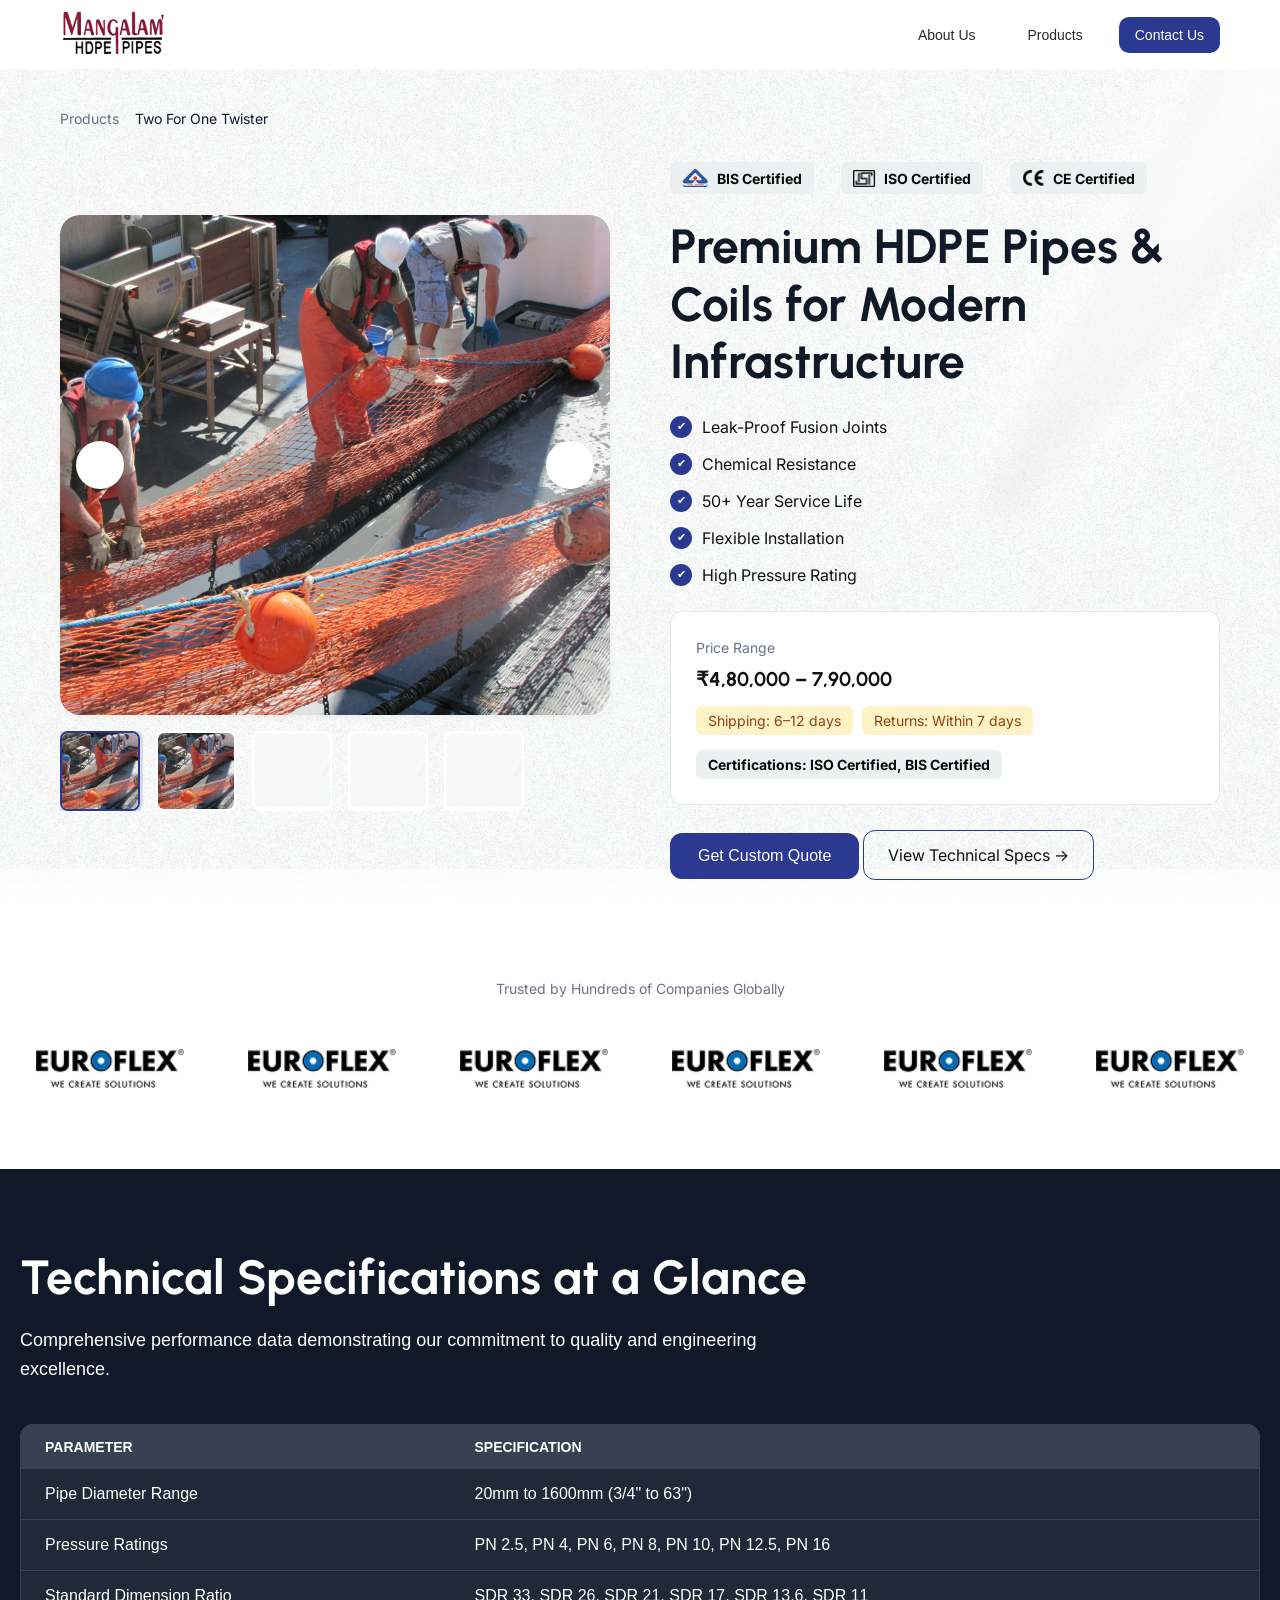
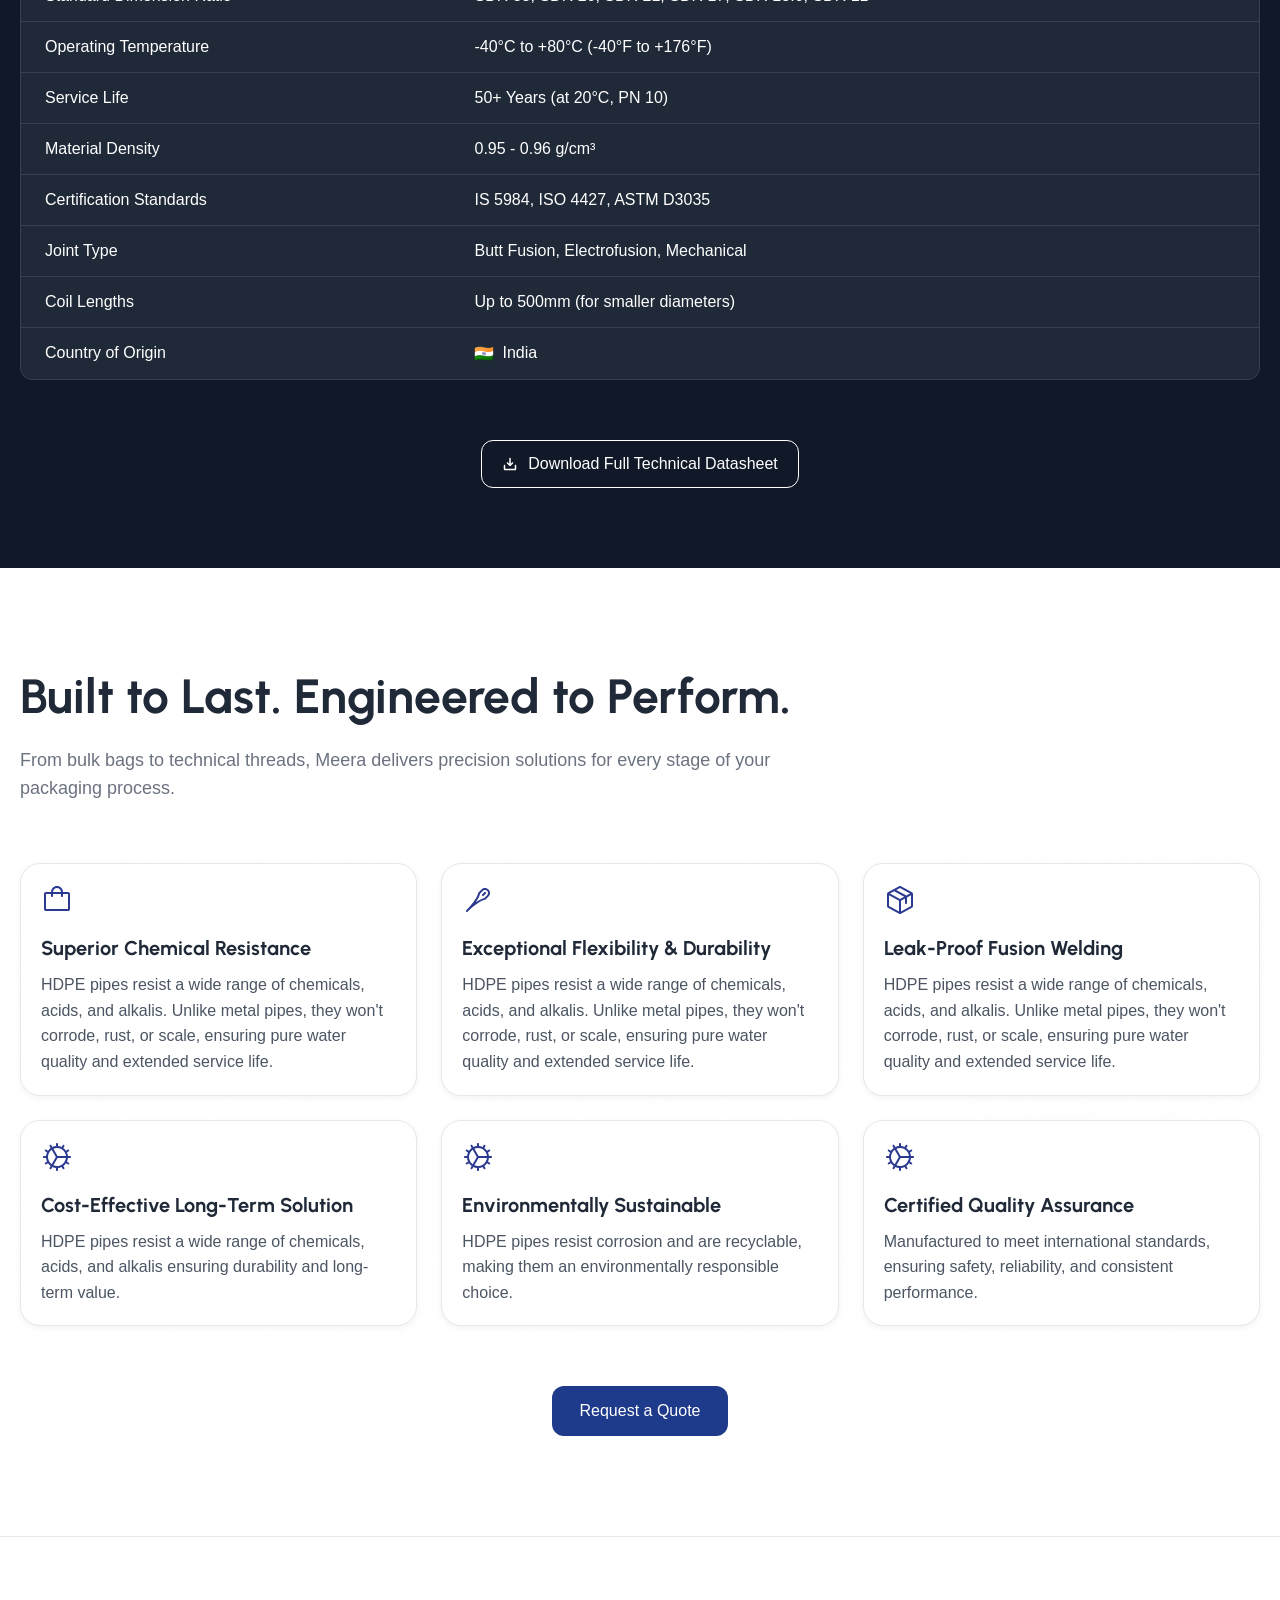
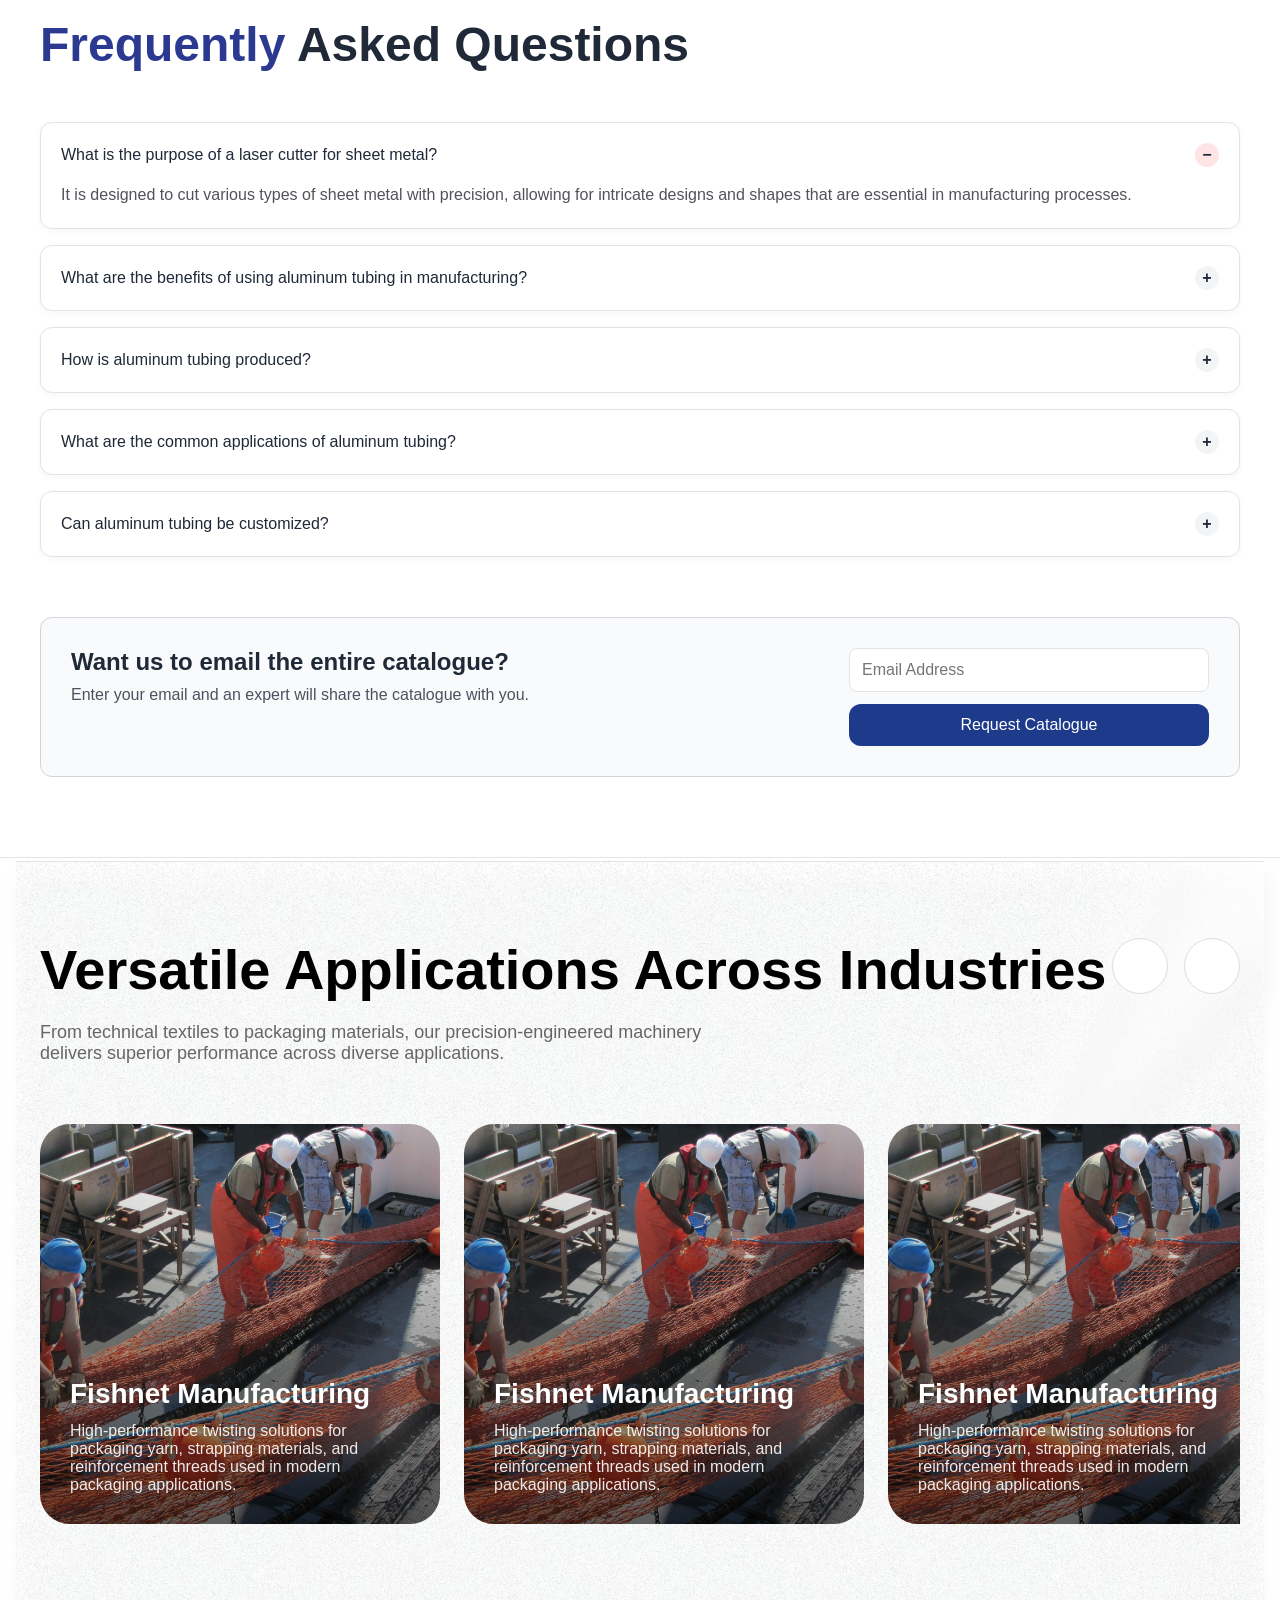
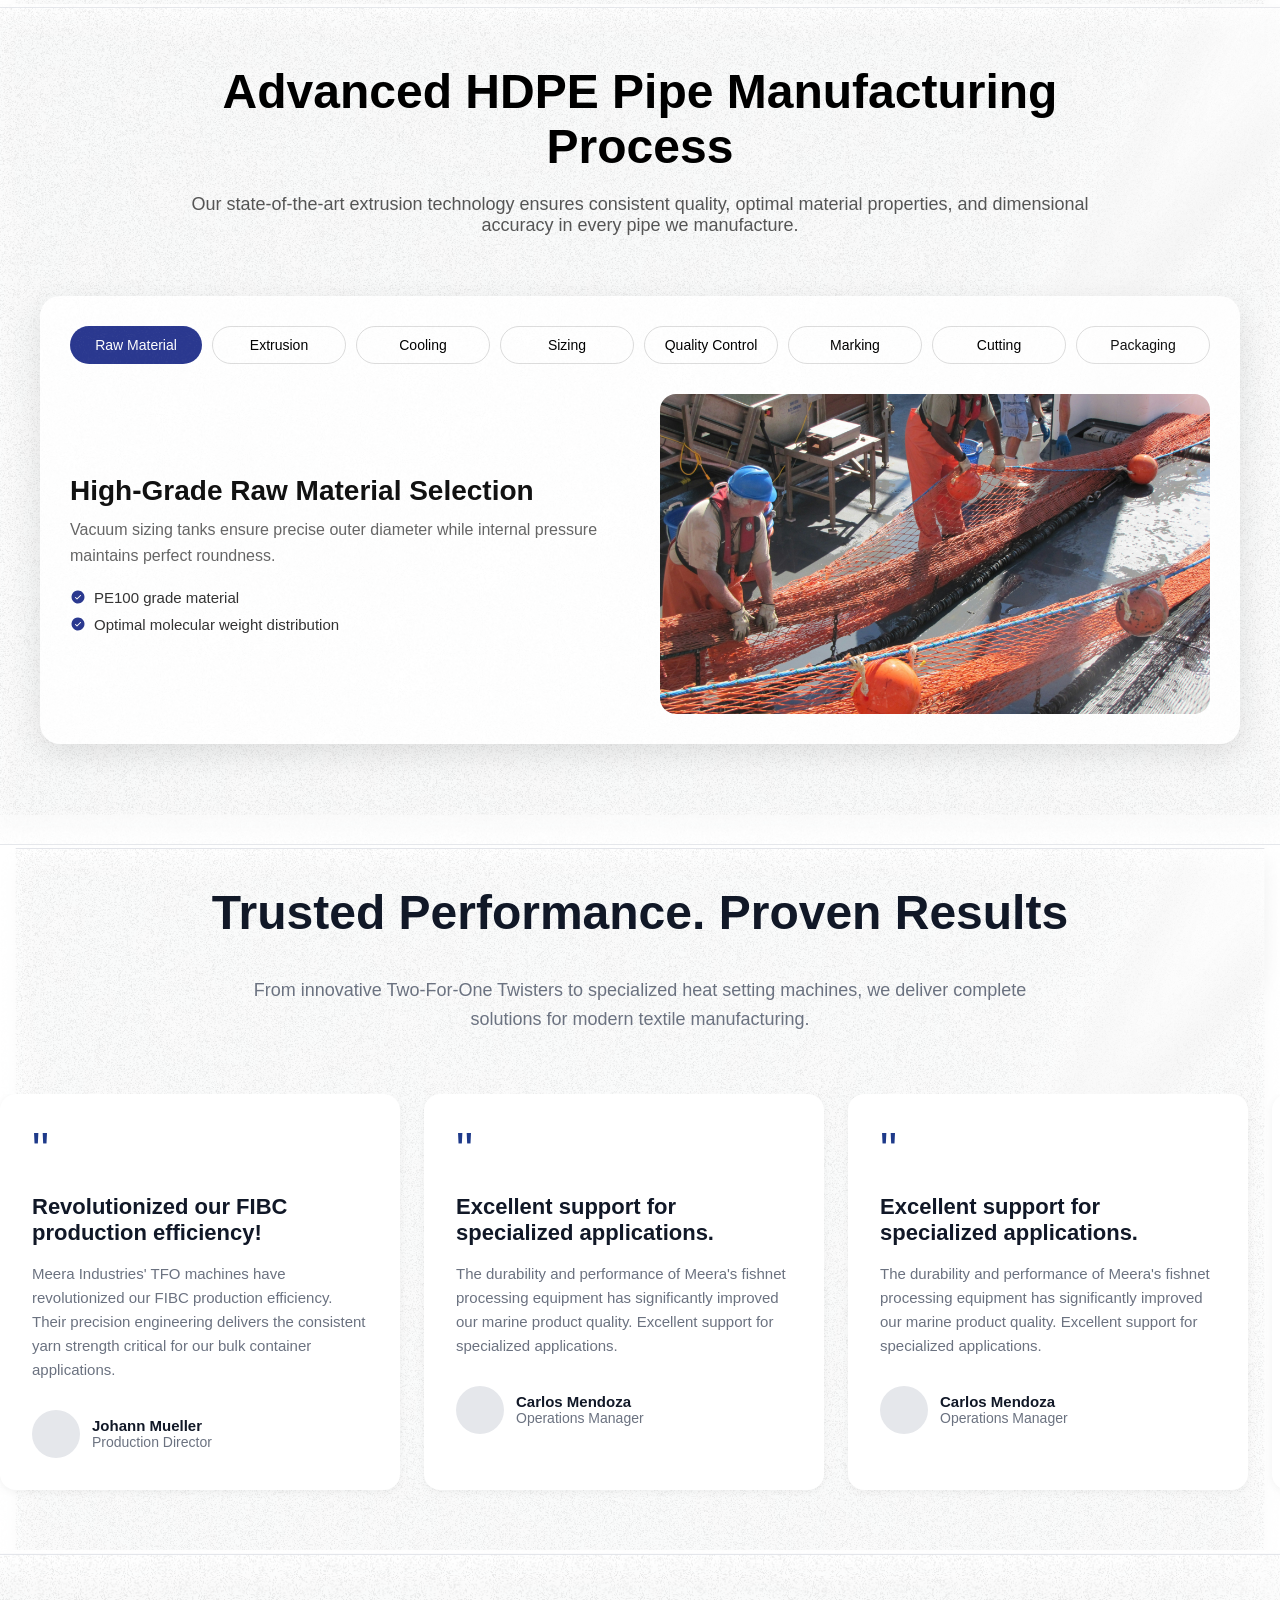
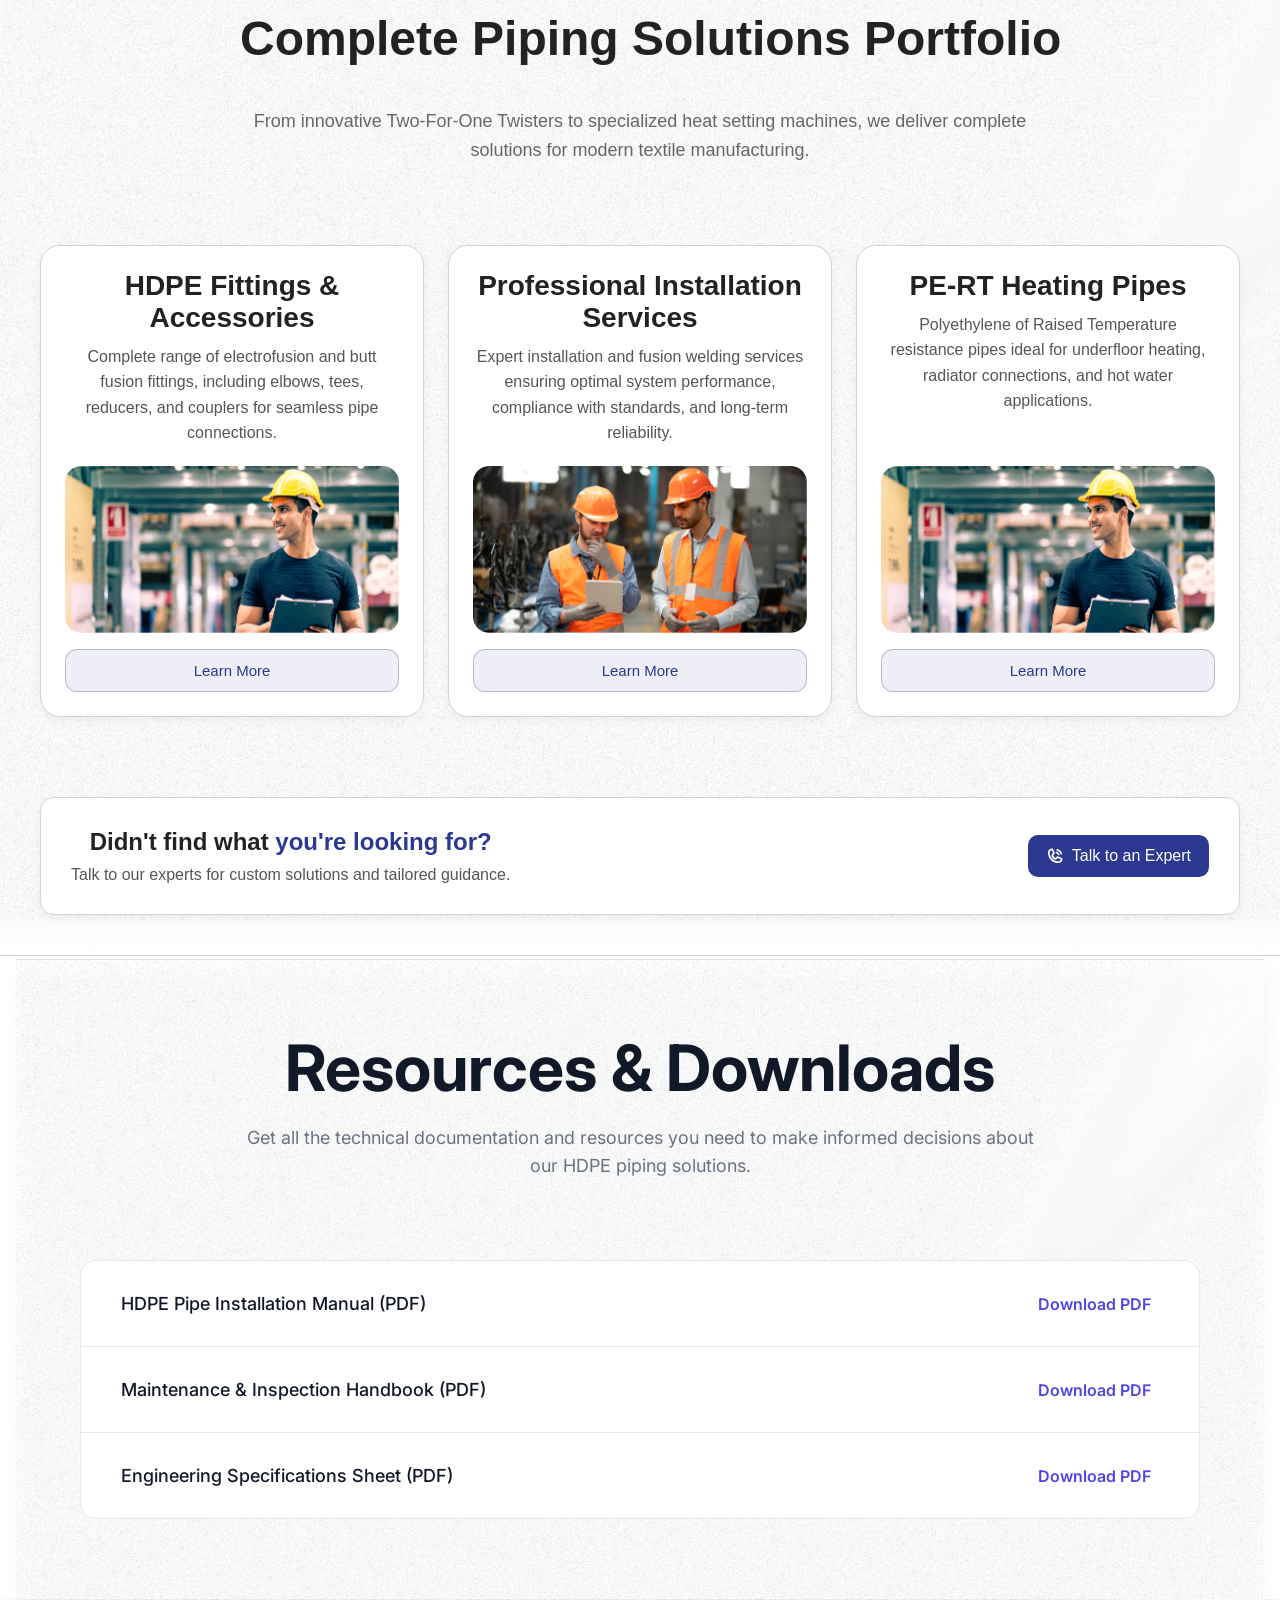
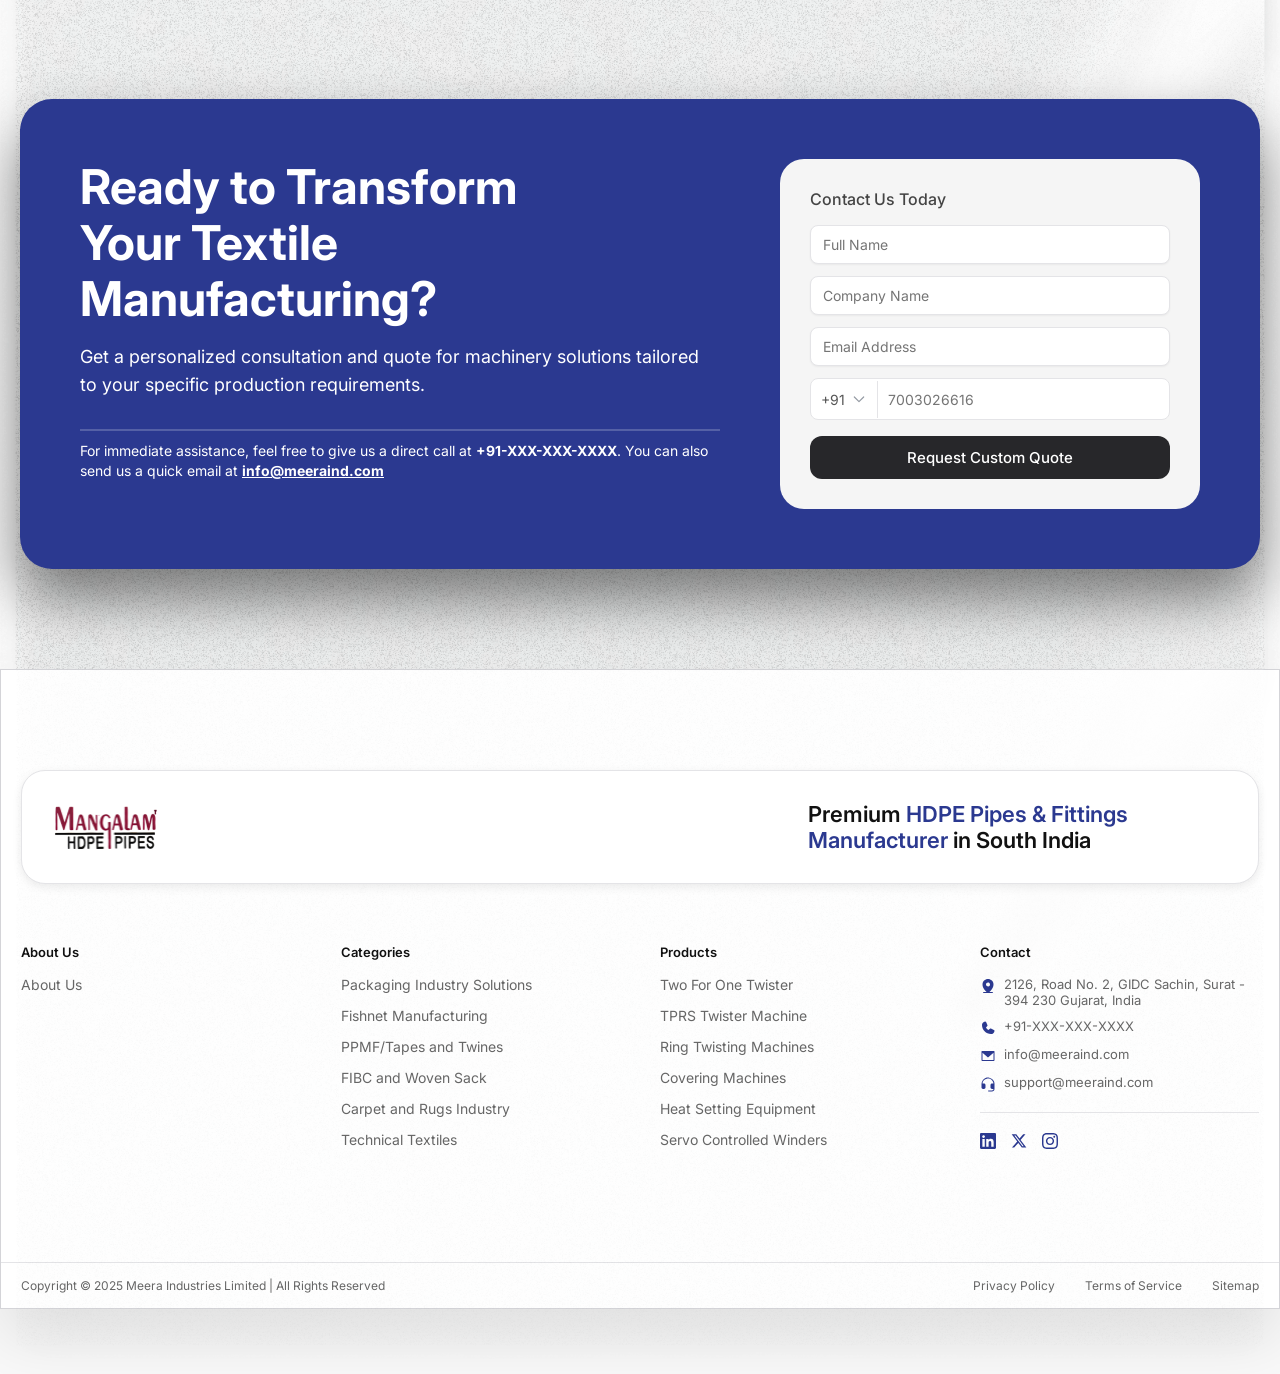
==== commit 9e48977b: "Update index.html" ====
--- a/index.html
+++ b/index.html
@@ -464,8 +464,8 @@
     <div class="wf-content">
 
       <div class="wf-text-area">
-        <h3 class="wf-title" id="wf-title"></h3>
-        <p class="wf-desc" id="wf-desc"></p>
+        <h3 style="text-align:left" class="wf-title" id="wf-title"></h3>
+        <p style="text-align:left" class="wf-desc" id="wf-desc"></p>
         <div class="wf-checklist" id="wf-checklist"></div>
       </div>
 
@@ -870,4 +870,5 @@
 
   <script src="script.js"></script>
 </body>
-</html>+
+</html>
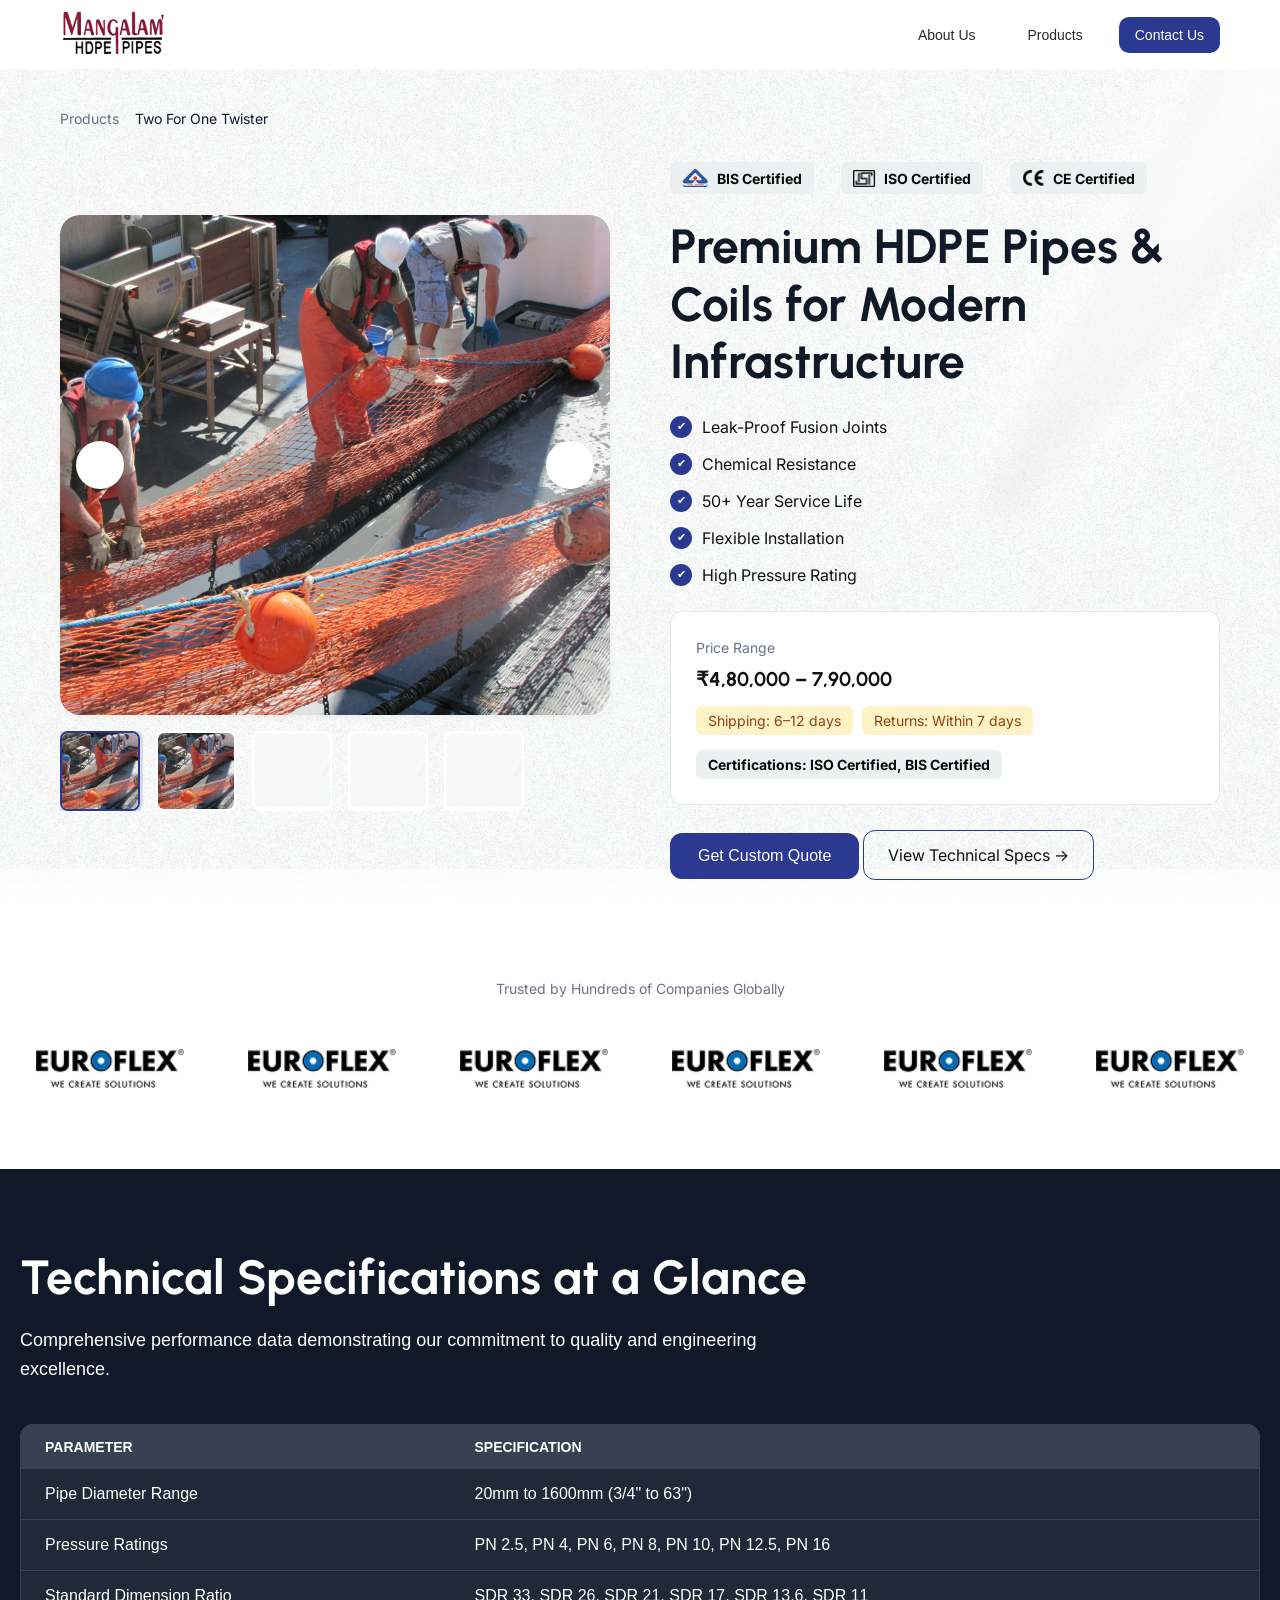
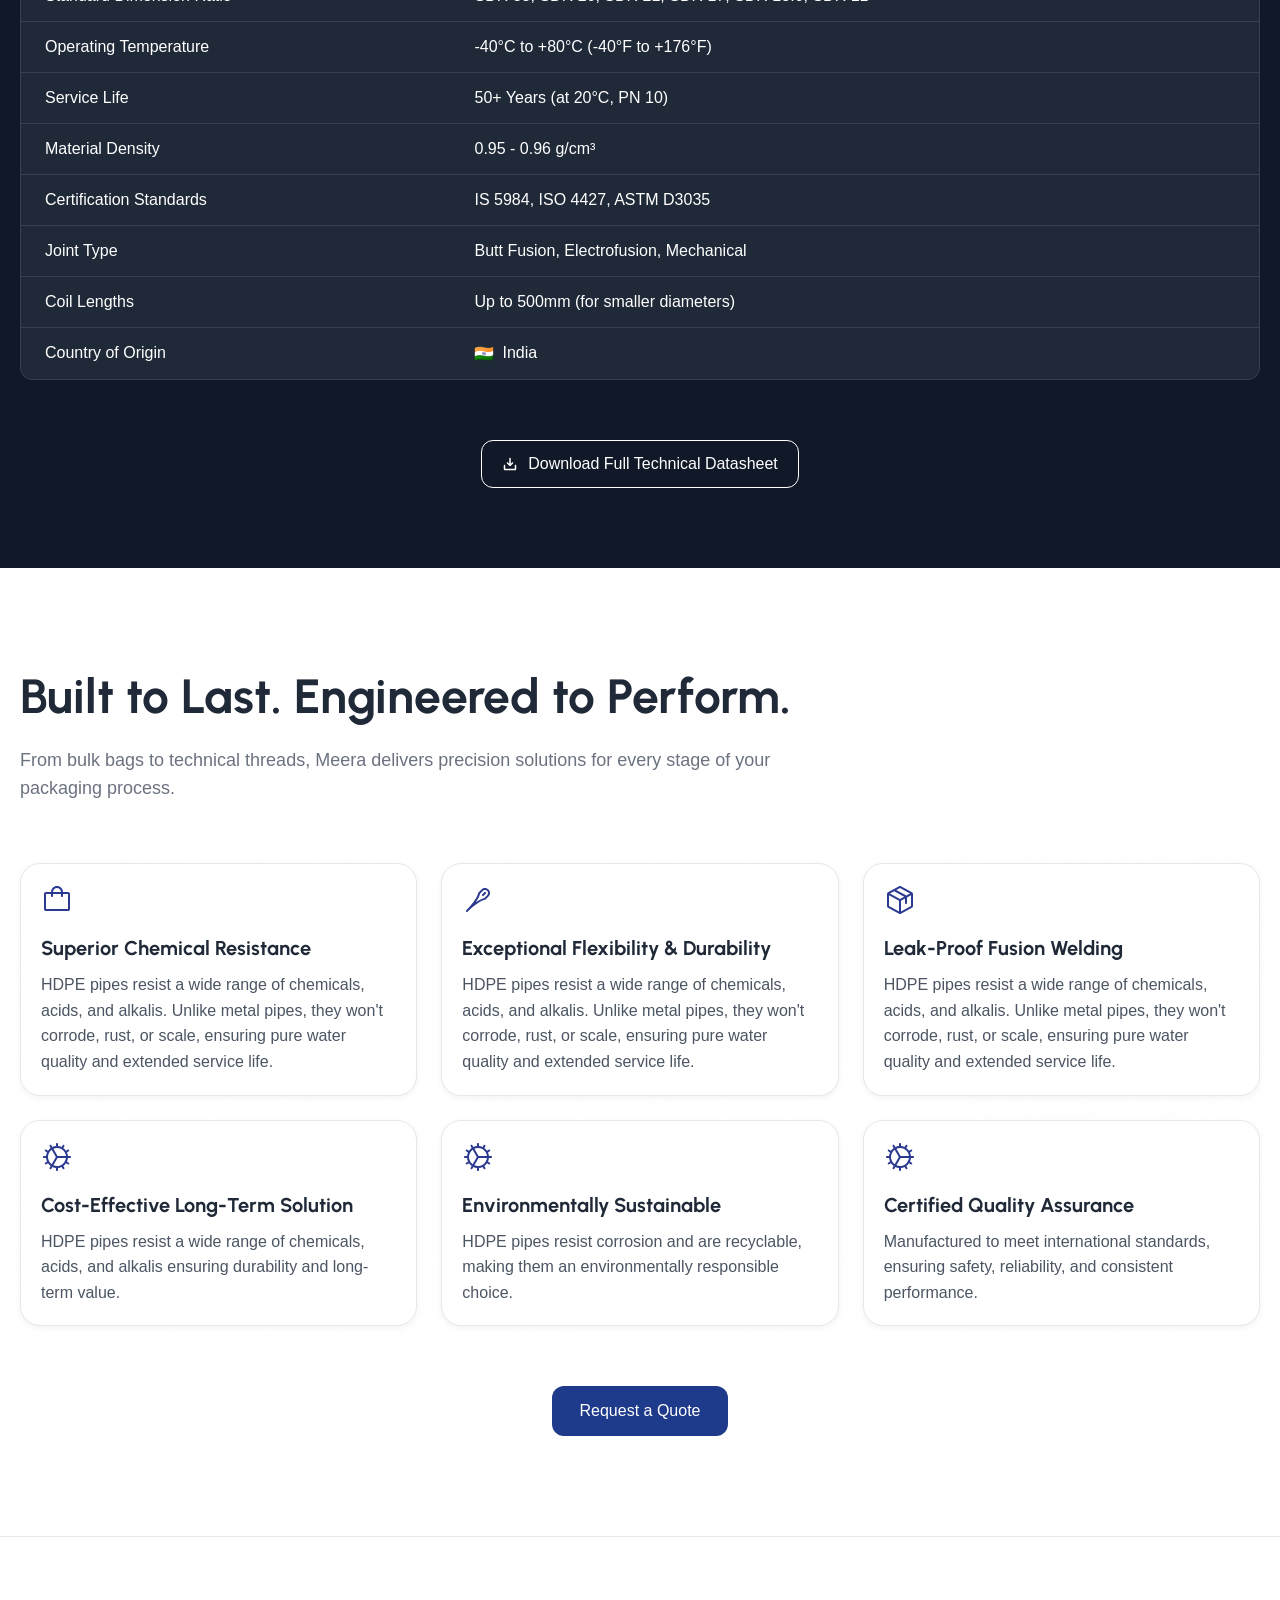
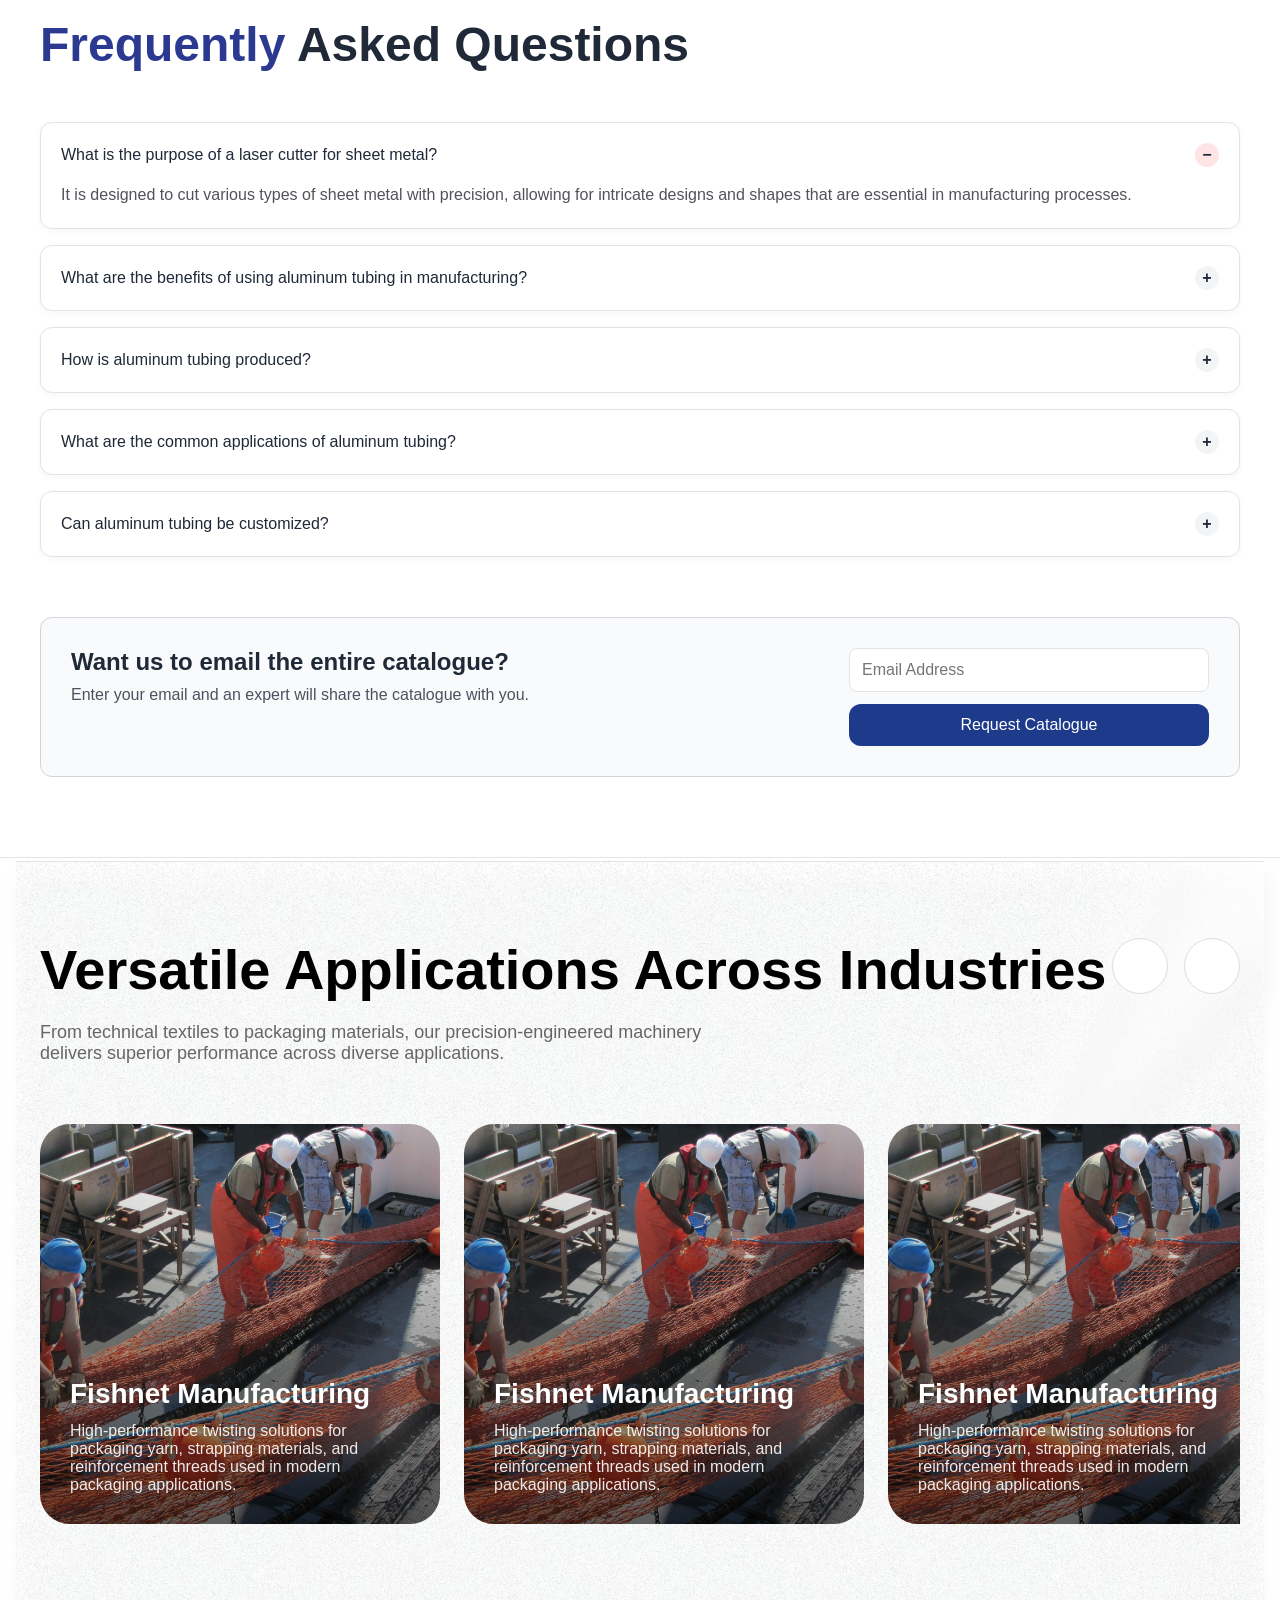
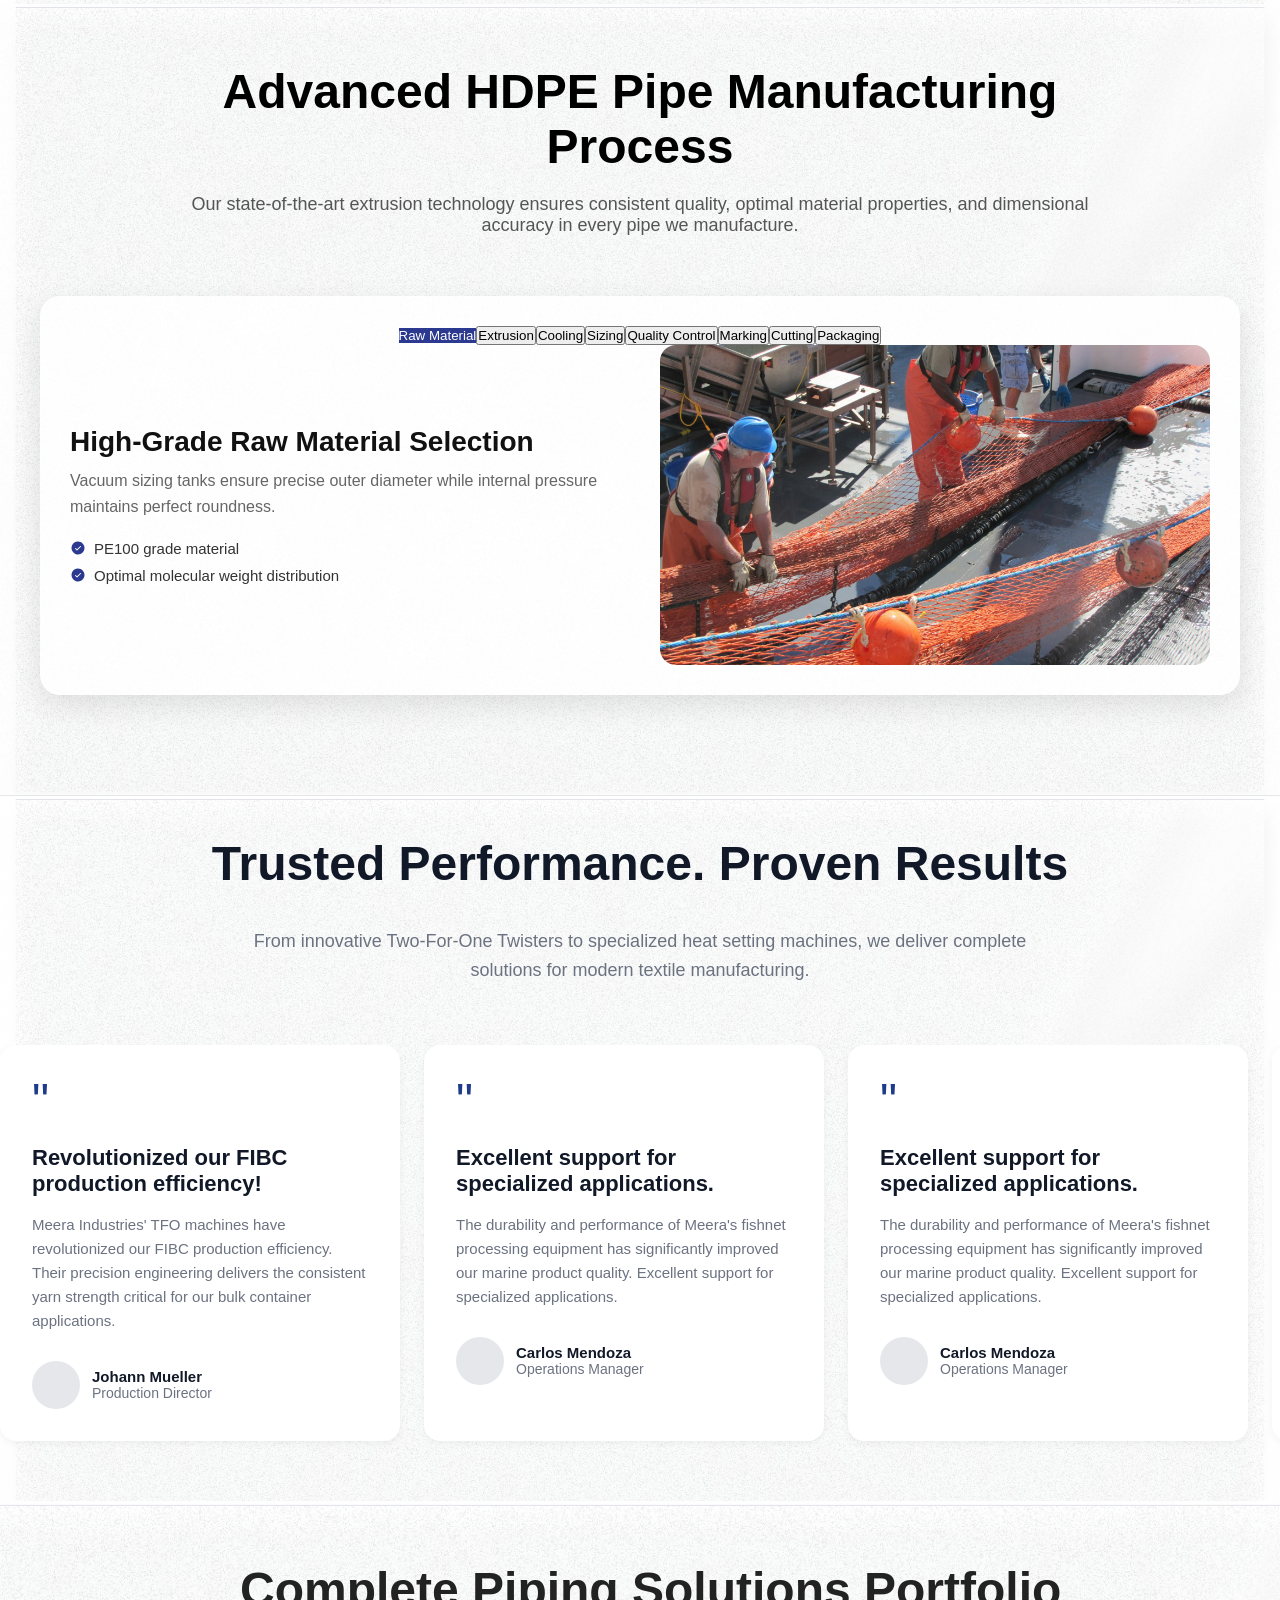
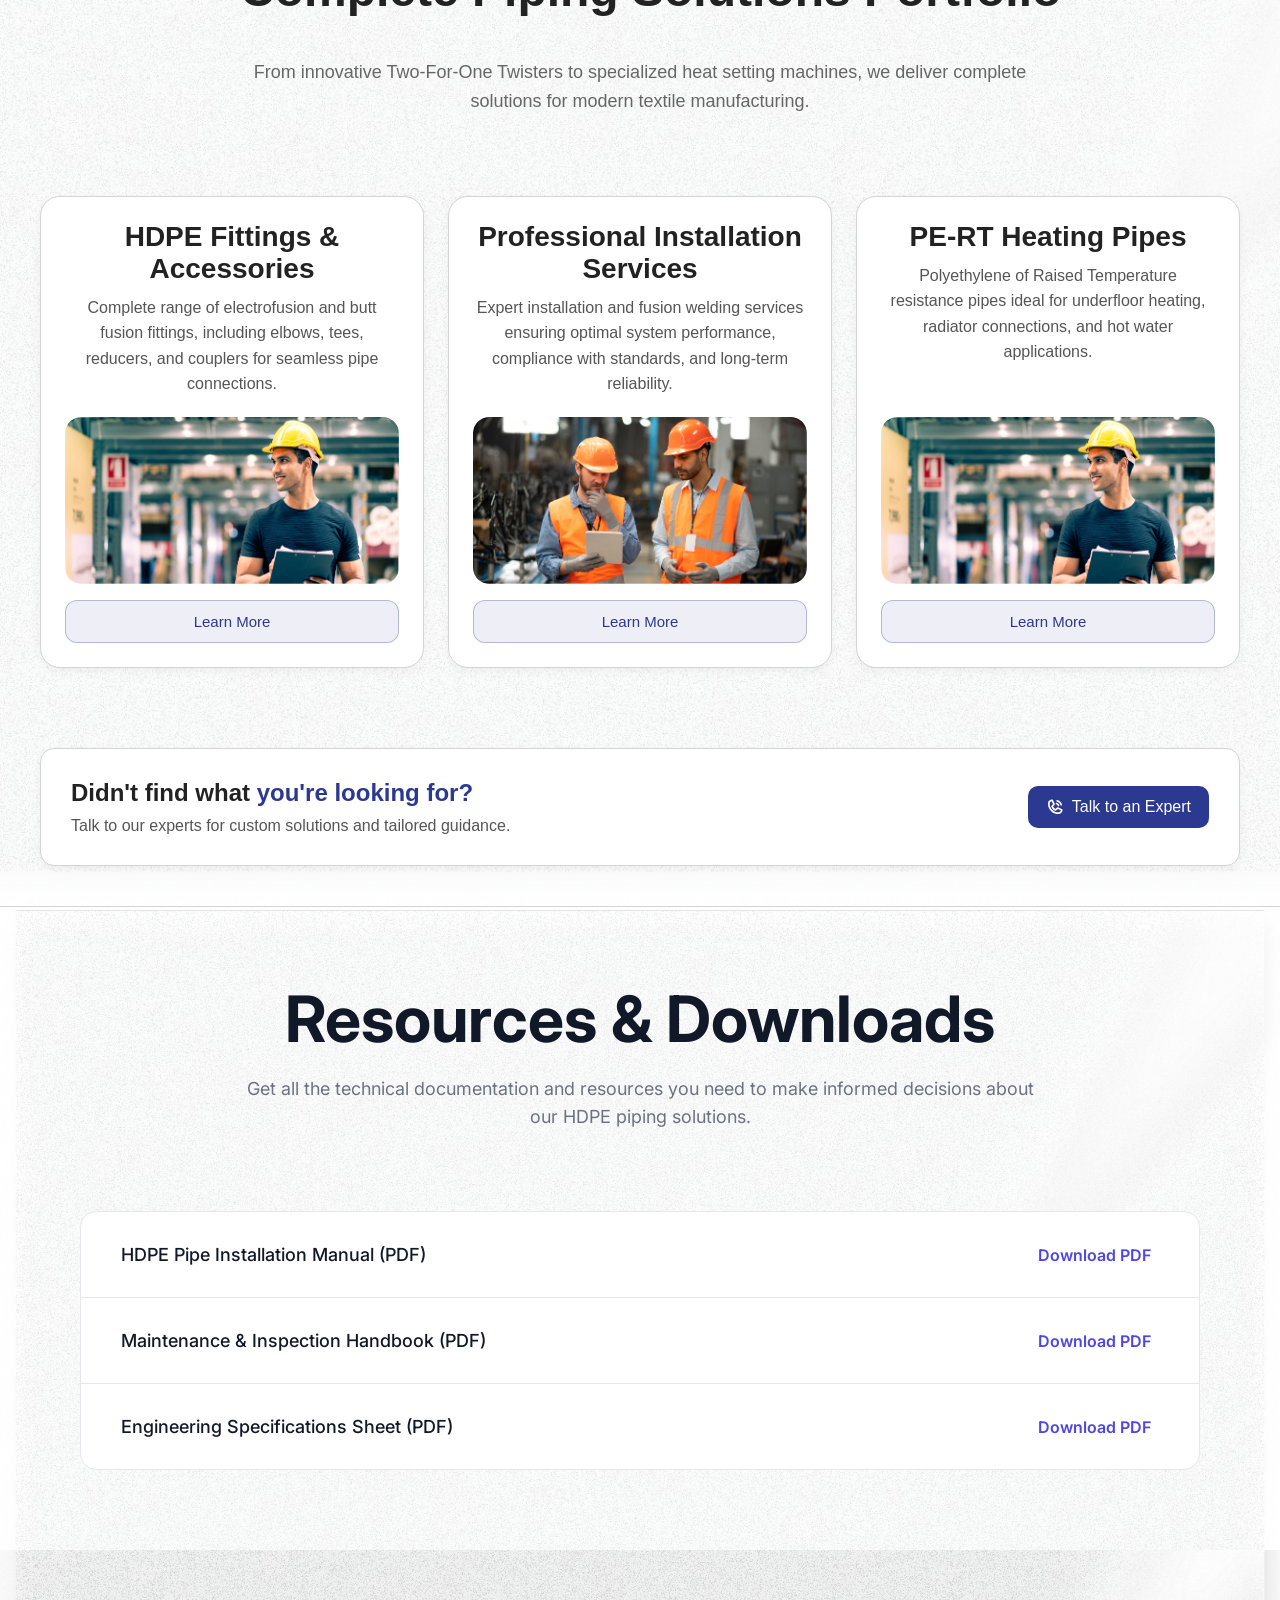
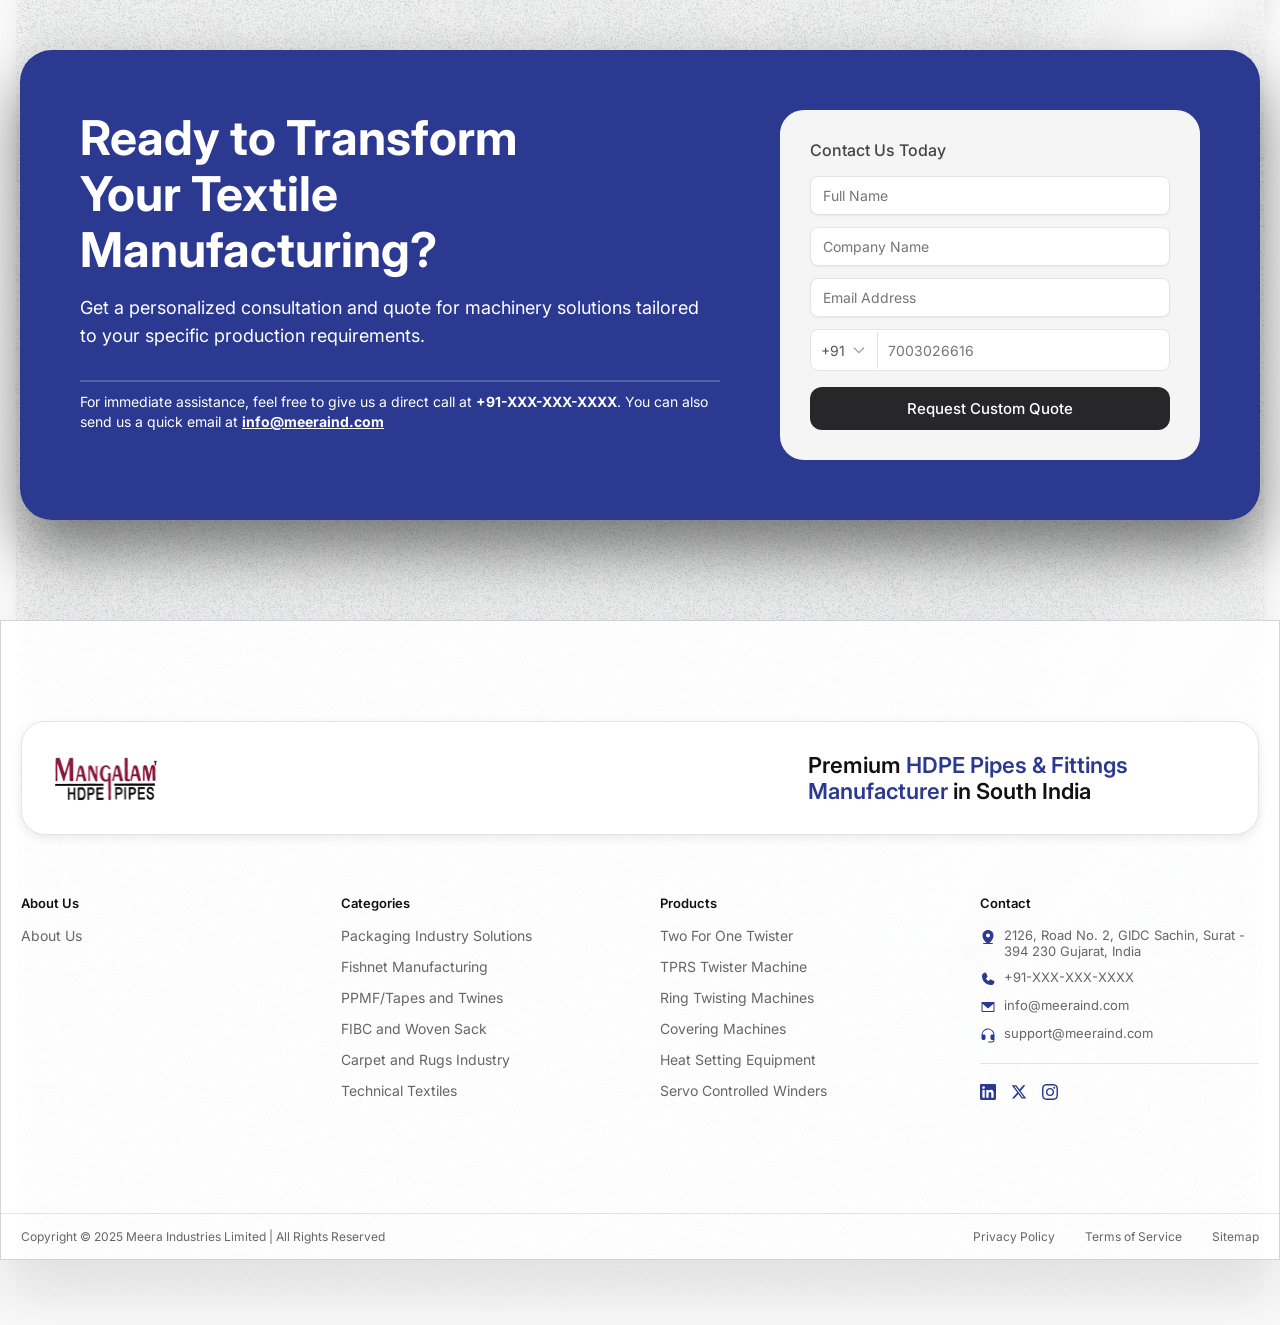
==== commit e67e7b11: "Update index.html" ====
--- a/index.html
+++ b/index.html
@@ -626,10 +626,10 @@
   <div class="pf-cta-wrapper">
     <div class="pf-cta">
       <div class="pf-cta-text">
-        <h3 class="pf-cta-heading">
+        <h3 style="text-align:left" class="pf-cta-heading">
           Didn't find what <span>you're looking for?</span>
         </h3>
-        <p class="pf-cta-subtext">
+        <p style="text-align:left" class="pf-cta-subtext">
           Talk to our experts for custom solutions and tailored guidance.
         </p>
       </div>
@@ -872,3 +872,4 @@
 </body>
 
 </html>
+
--- a/styles.css
+++ b/styles.css
@@ -2524,15 +2524,24 @@
 }
 
 /* Stepper */
-.workflow-section .wf-stepper {
+#workflow-section .wf-stepper {
   display: flex;
   gap: 10px;
   margin-bottom: 30px;
-  flex-wrap: wrap;
-}
-
-.workflow-section .wf-step-btn {
-  flex: 1;
+  flex-wrap: nowrap;
+  overflow-x: auto;
+  -webkit-overflow-scrolling: touch;
+  scrollbar-width: none;
+  padding-bottom: 4px;
+}
+
+#workflow-section .wf-stepper::-webkit-scrollbar {
+  display: none;
+}
+
+#workflow-section .wf-step-btn {
+  flex-shrink: 0;
+  white-space: nowrap;
   padding: 10px 16px;
   border-radius: 30px;
   border: 1px solid #ddd;
@@ -2542,6 +2551,13 @@
   font-family: Arial, sans-serif;
   font-size: 14px;
   transition: 0.3s;
+  color: #111;
+}
+
+#workflow-section .wf-step-btn.active {
+  background: #2b3990;
+  color: white;
+  border: none;
 }
 
 .workflow-section .wf-step-btn.active {
@@ -2644,4 +2660,5 @@
     flex: unset;
     width: auto;
   }
-}+
+}
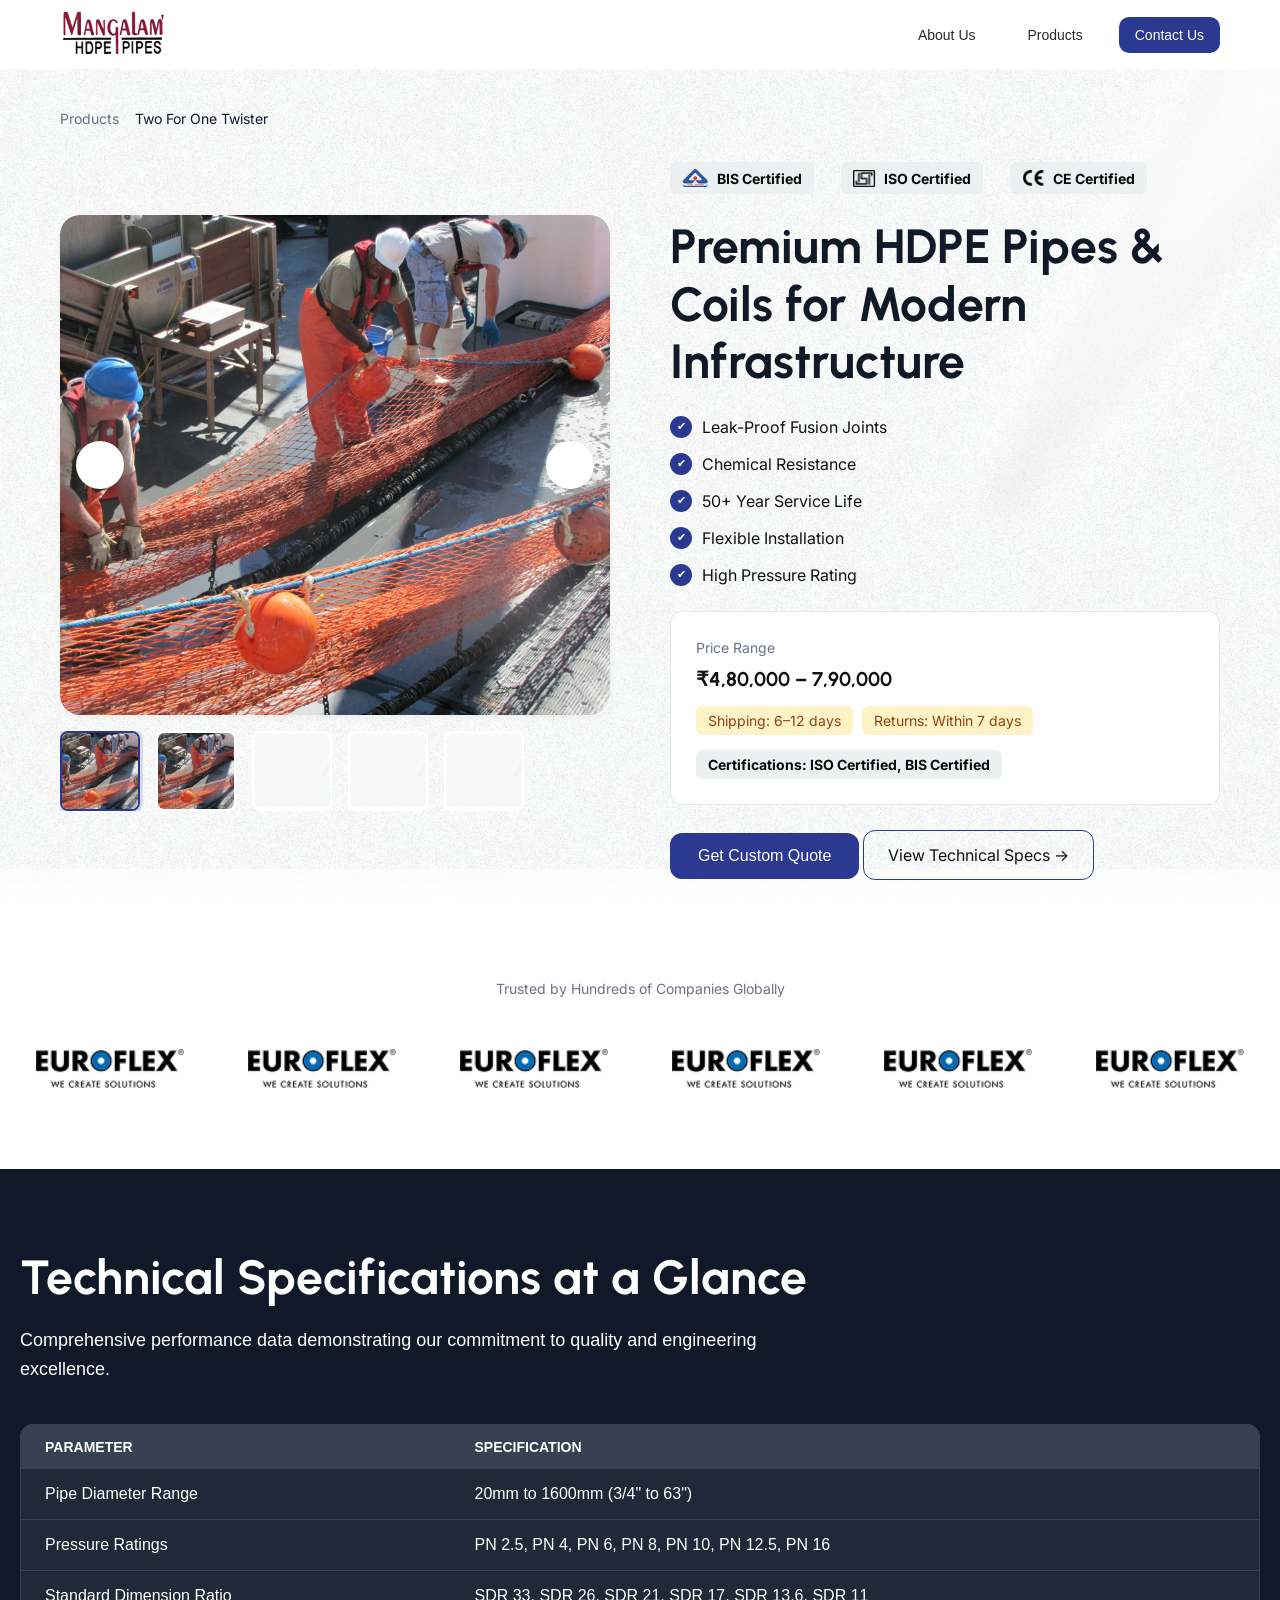
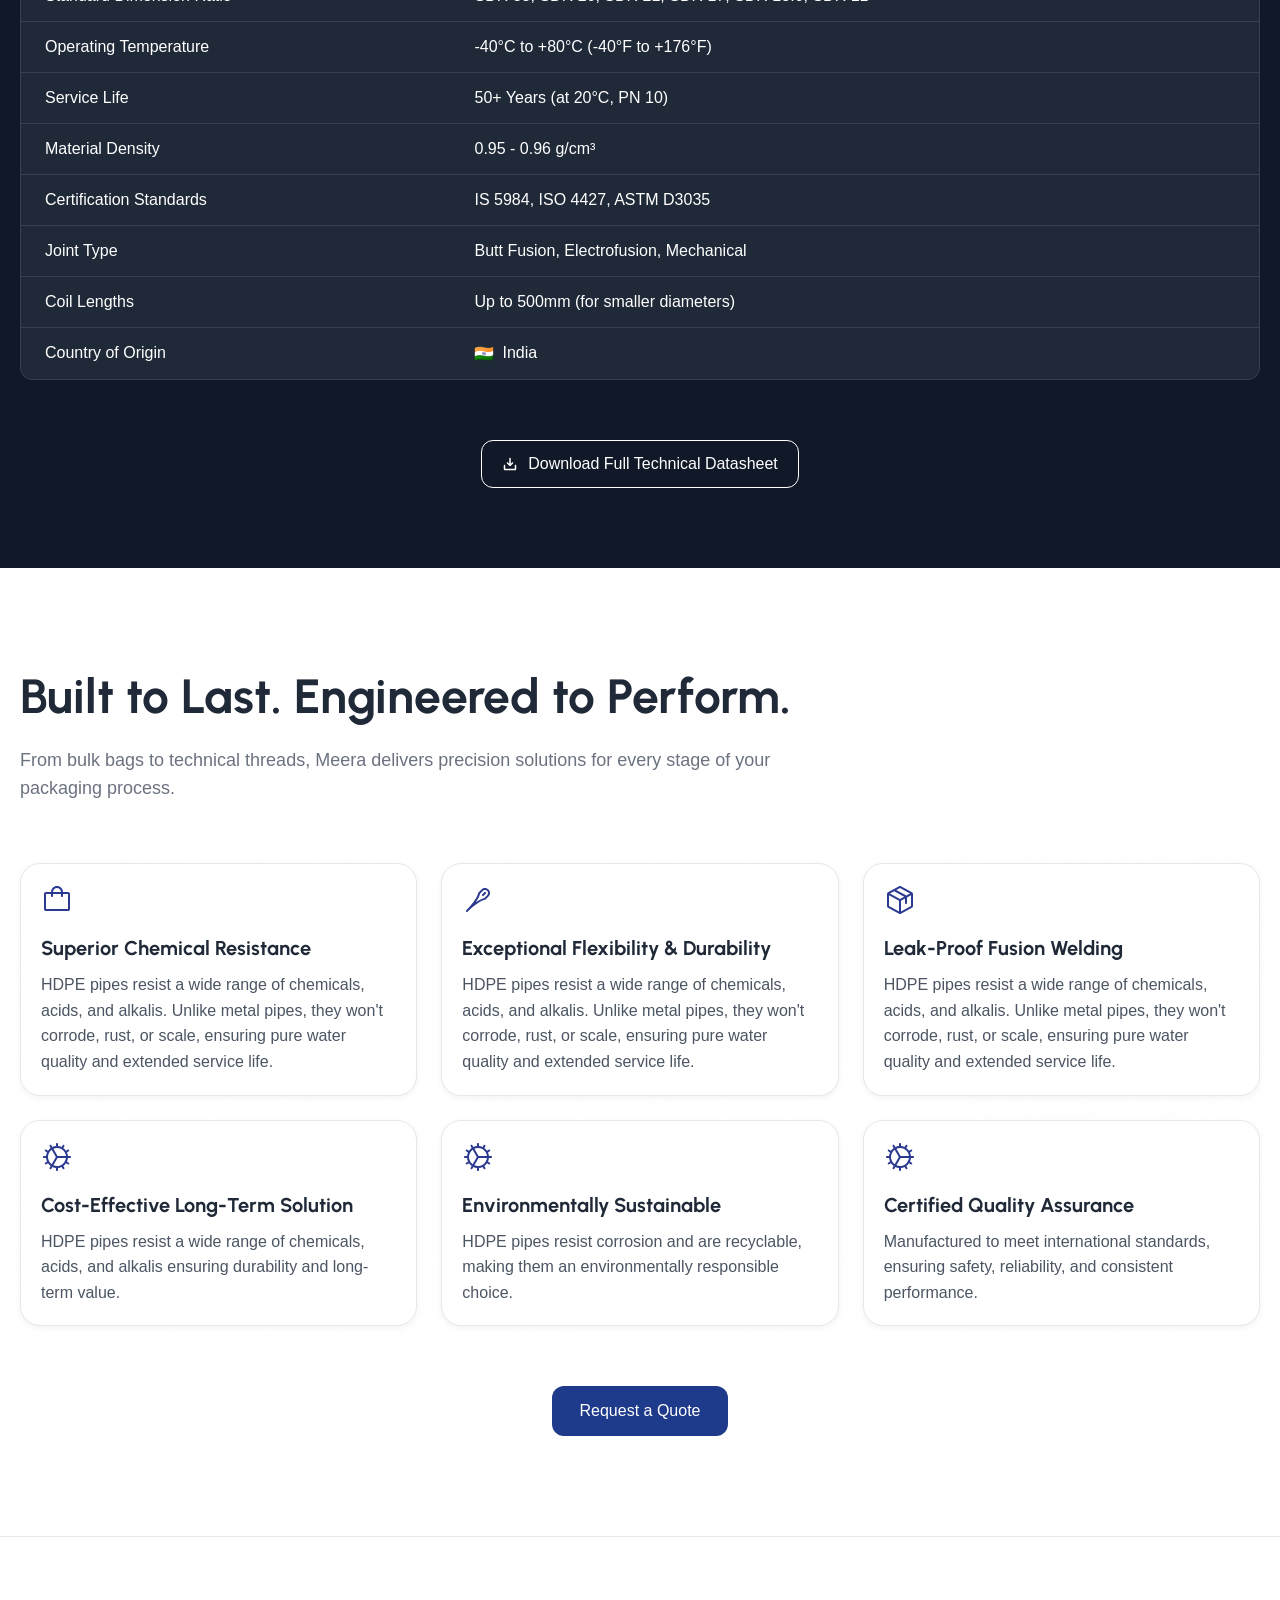
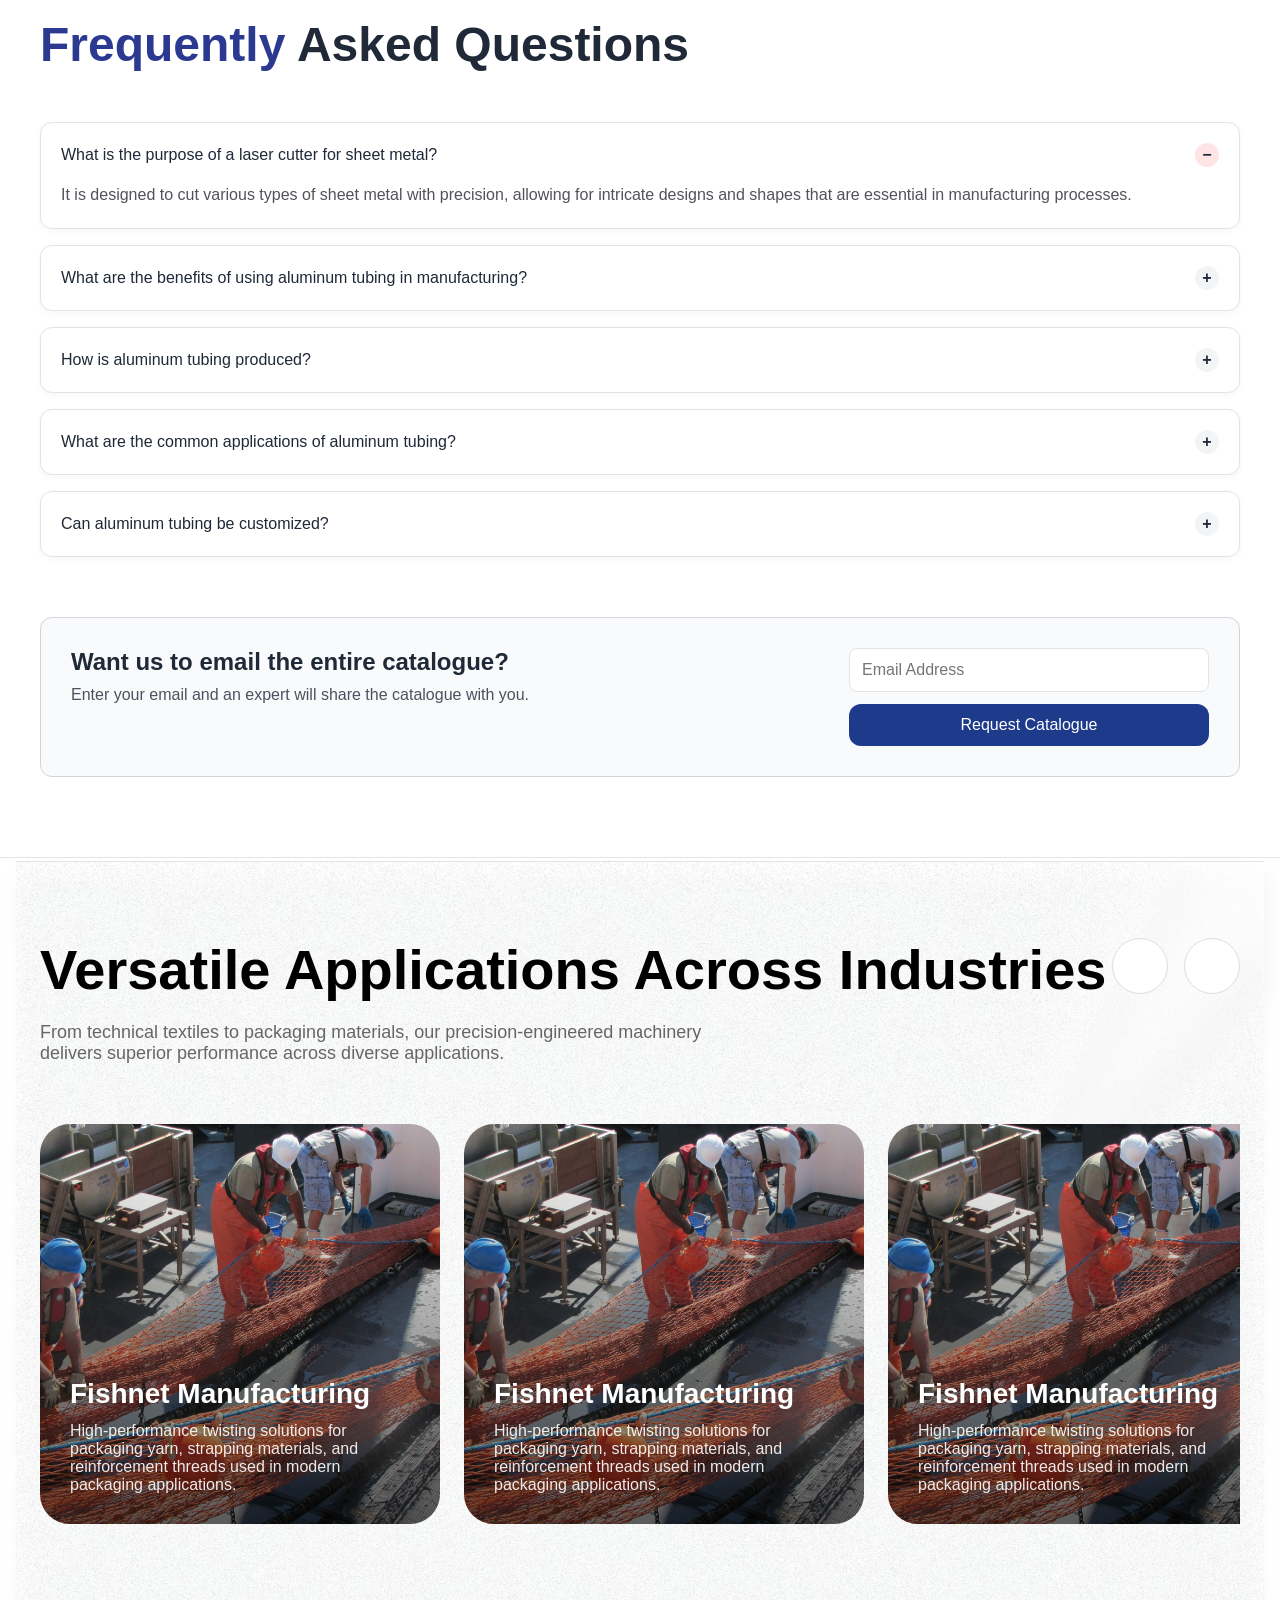
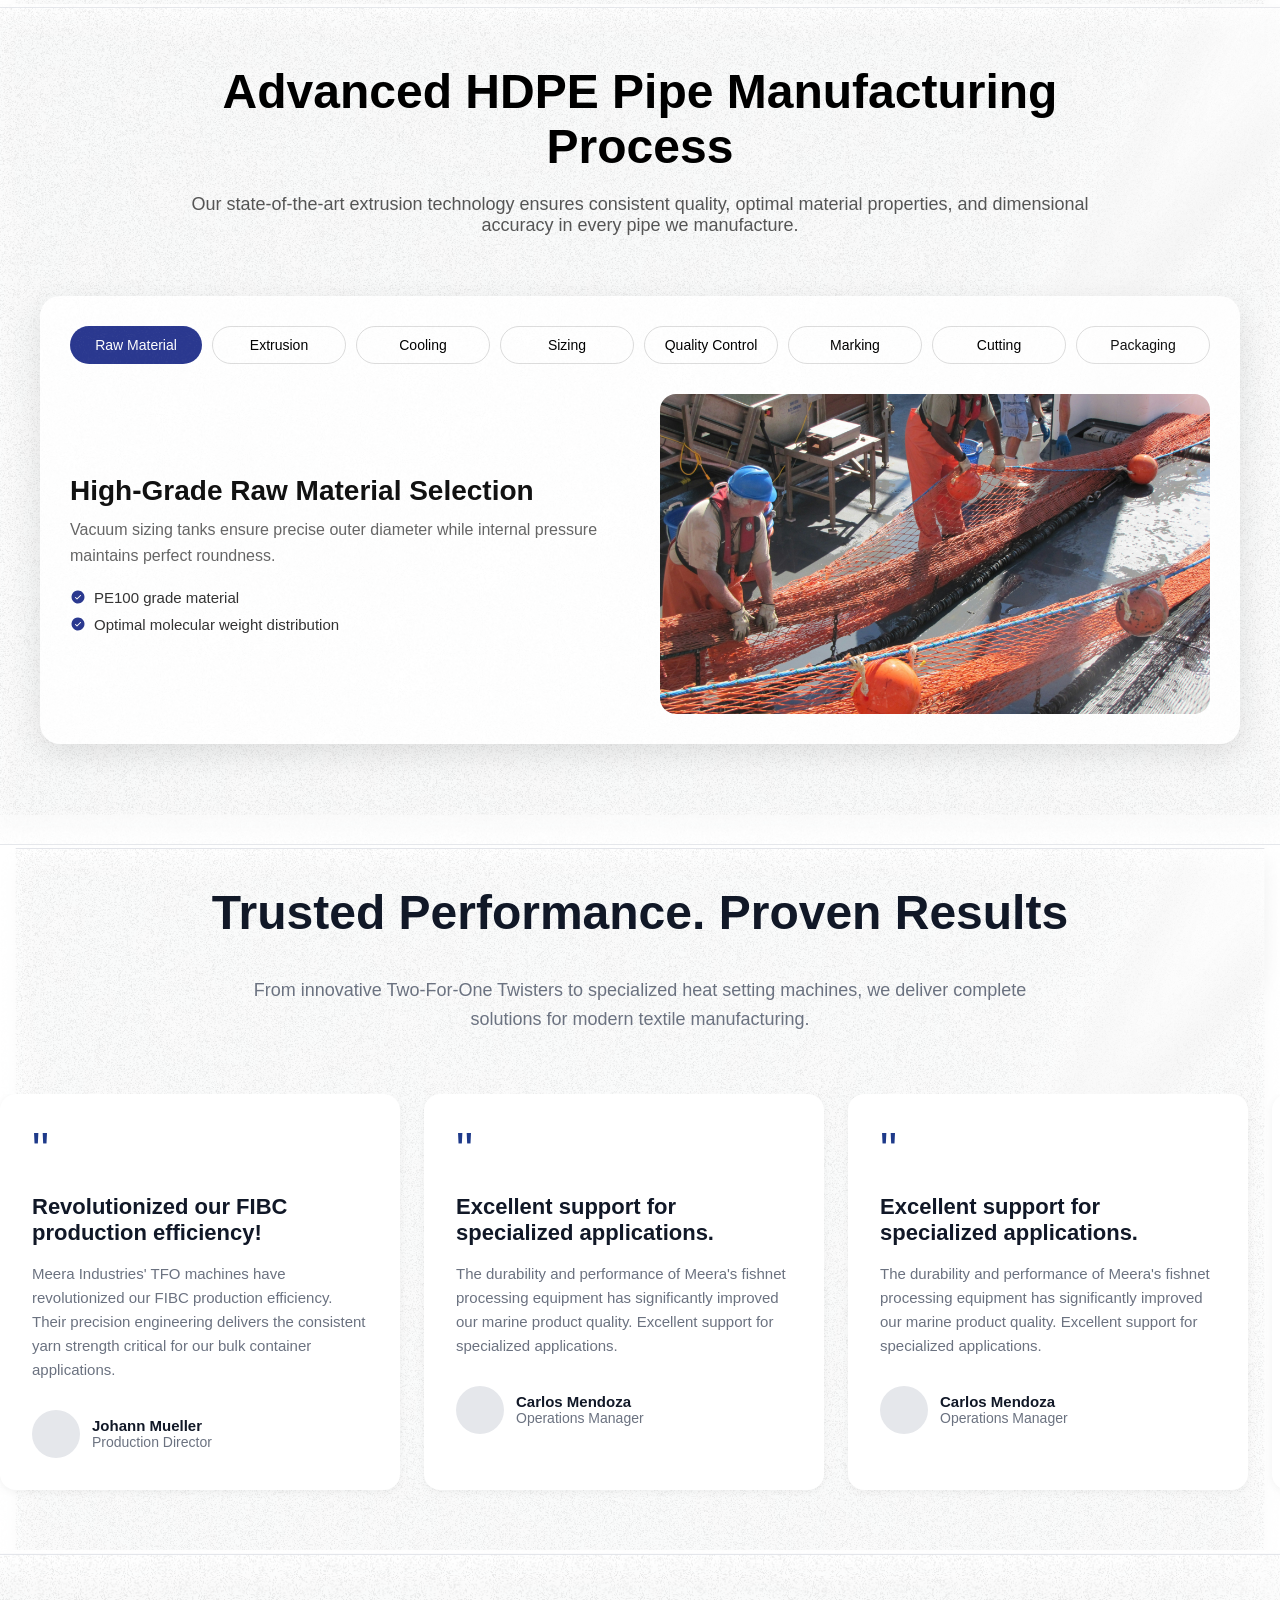
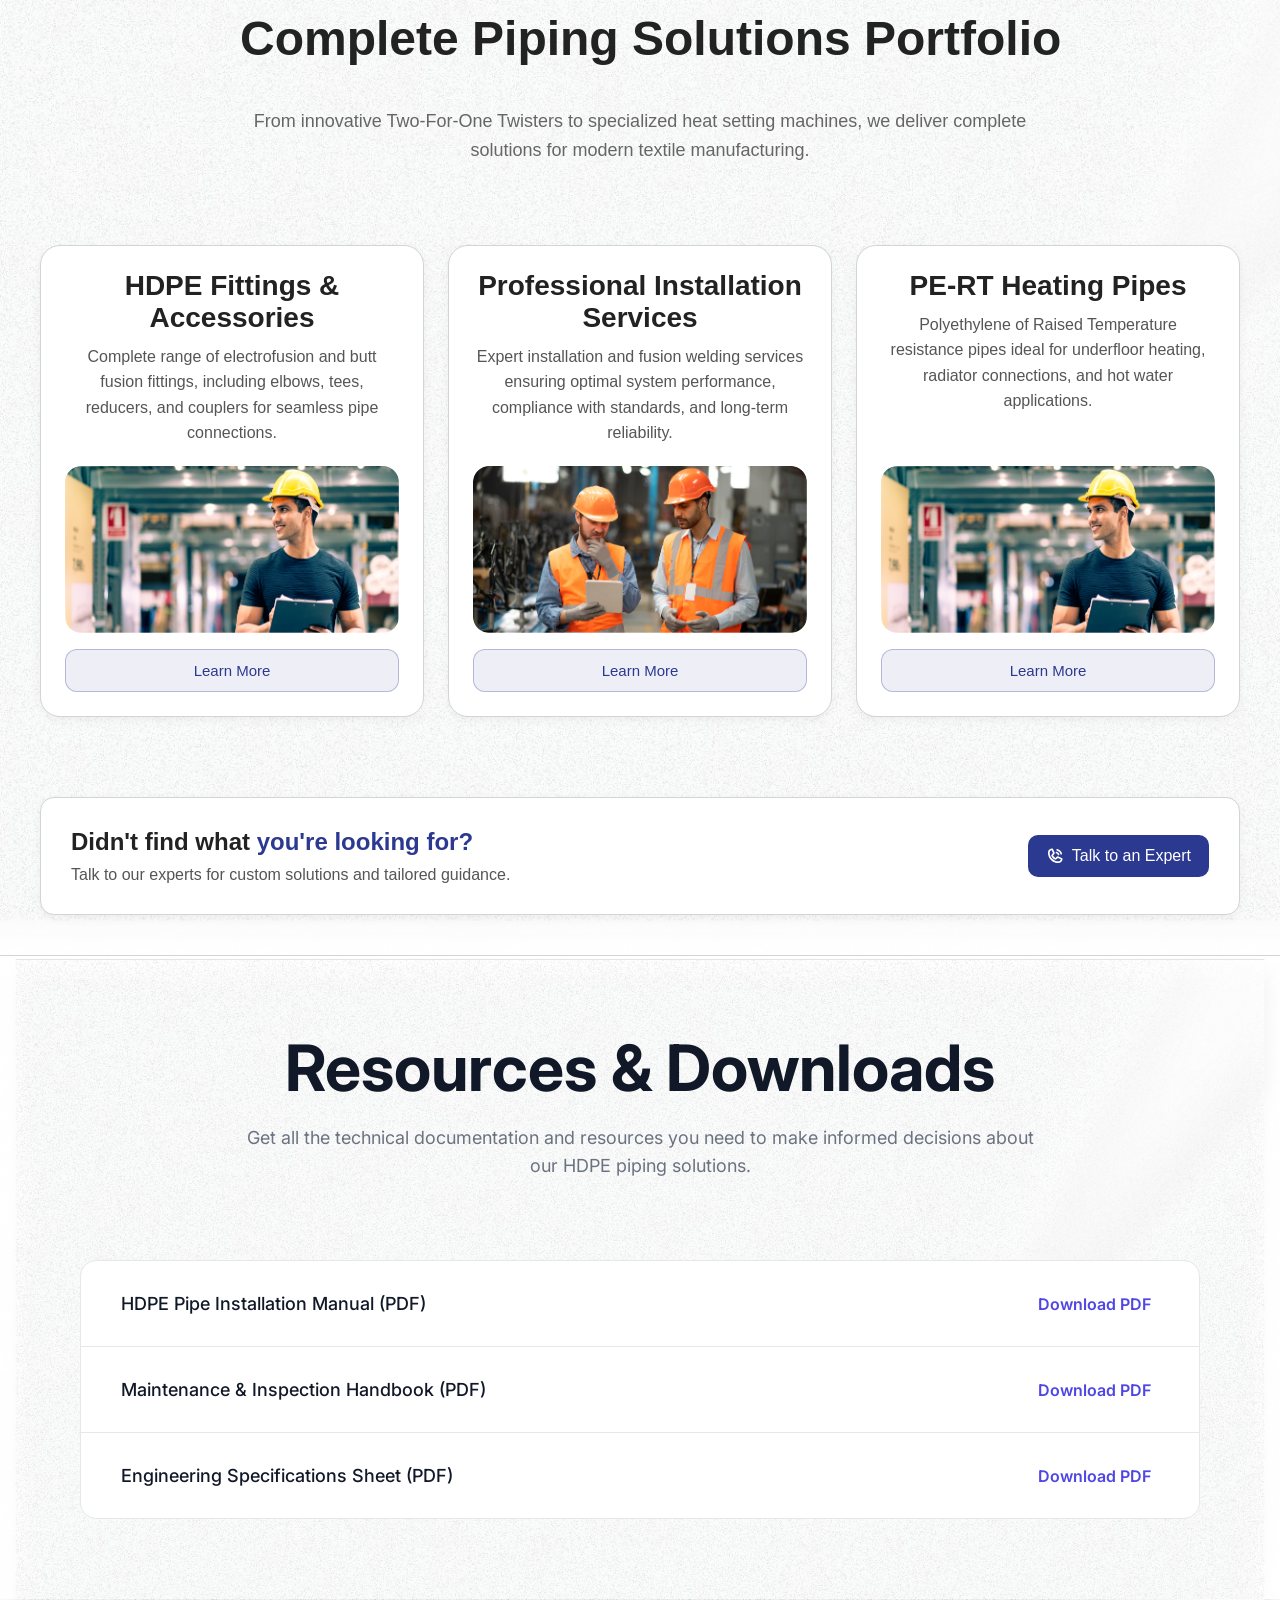
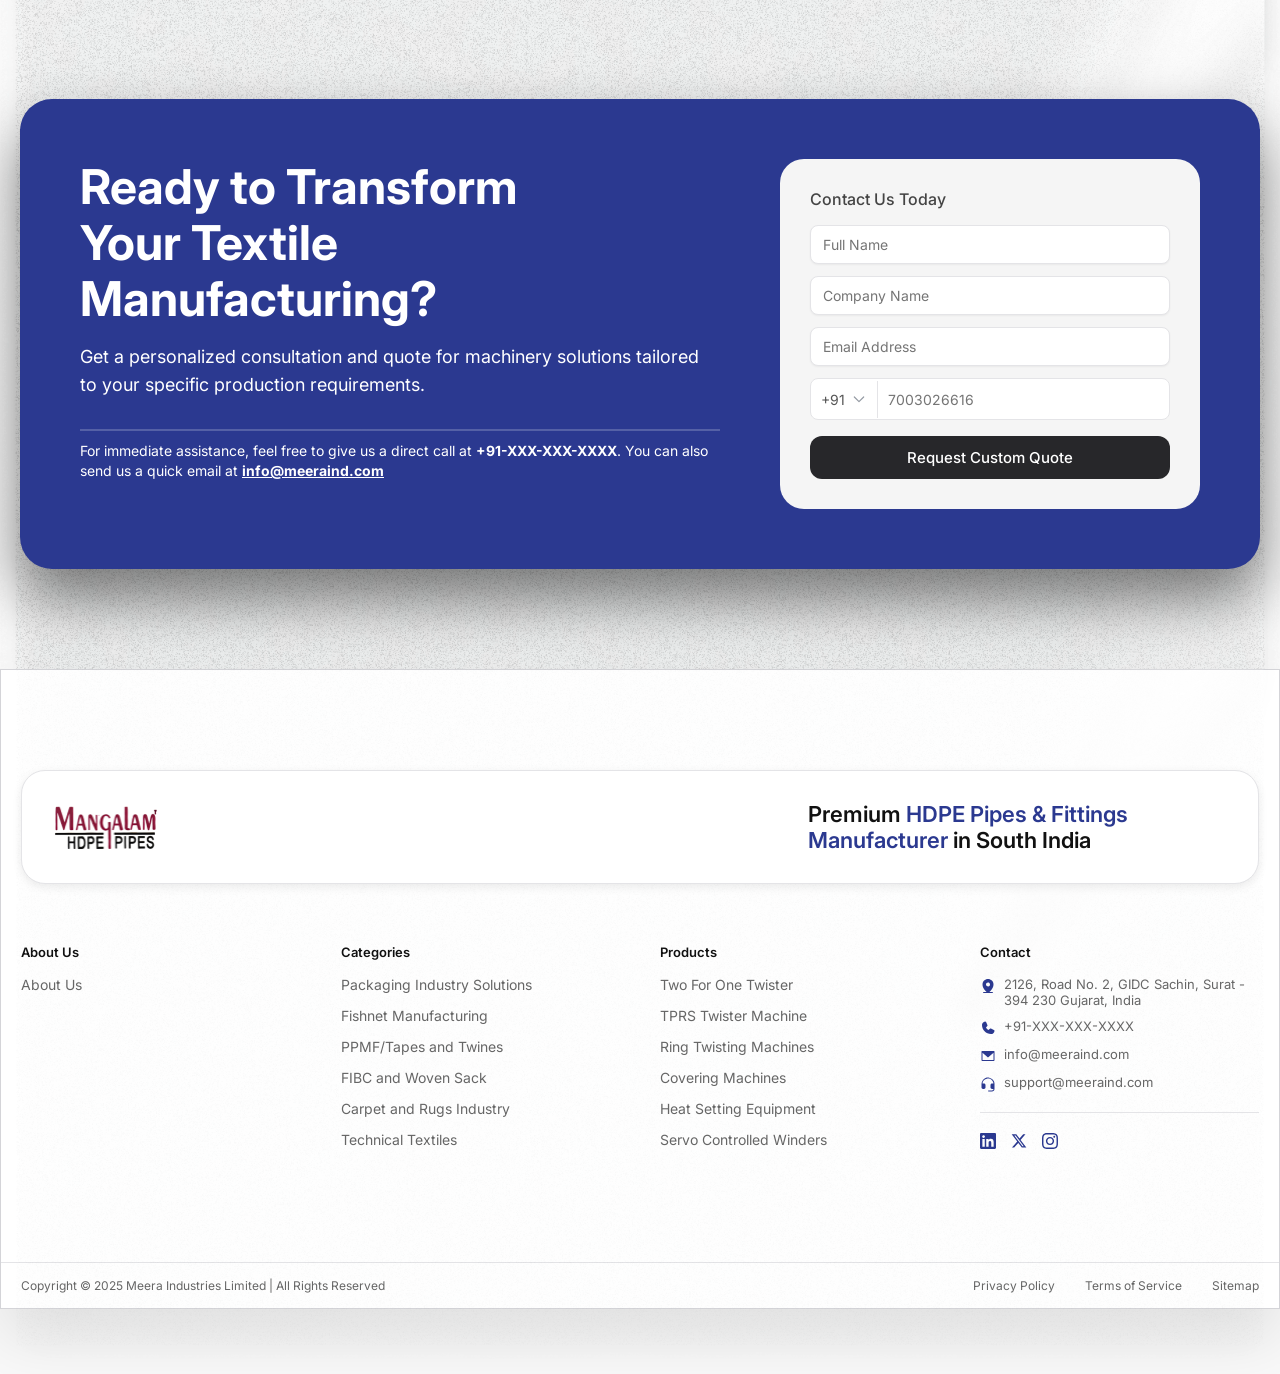
==== commit 9503cfd9: "Update index.html" ====
--- a/index.html
+++ b/index.html
@@ -6,870 +6,1051 @@
 
   <title>Gushwork Assignment</title>
 
-  <!-- CSS FILE LINK -->
+  <!-- =========================================================
+       EXTERNAL STYLESHEETS & FONTS
+       - styles.css     : Main custom stylesheet for this project
+       - Urbanist       : Used for headings (weights: 400, 600, 700, 800)
+       - Inter          : Used for body/paragraph text (weights: 400, 500, 600)
+       - Tabler Icons   : Icon font library (chevrons, arrows, download, etc.)
+  ========================================================= -->
   <link rel="stylesheet" href="styles.css">
   <link href="https://fonts.googleapis.com/css2?family=Urbanist:wght@400;600;700;800&family=Inter:wght@400;500;600&display=swap" rel="stylesheet">
-<link
-  rel="stylesheet"
-  href="https://cdn.jsdelivr.net/npm/@tabler/icons-webfont@latest/dist/tabler-icons.min.css"
-/>
+  <link
+    rel="stylesheet"
+    href="https://cdn.jsdelivr.net/npm/@tabler/icons-webfont@latest/dist/tabler-icons.min.css"
+  />
 </head>
 <body>
 
 
-    <header id="header">
-  <div class="container">
-
-    <div class="logo">
-      <a href="#">
-        <img src="./assets/gw5.png"
-        alt="Logo" />
-      </a>  
+  <!-- =========================================================
+       HEADER / NAVIGATION
+       - Fixed/sticky top bar with logo, nav links, and mobile menu
+       - Desktop nav includes a dropdown for "Products"
+       - Mobile nav is toggled via the hamburger menu button (#menuBtn)
+  ========================================================= -->
+  <header id="header">
+    <div class="container">
+
+      <!-- Brand logo — links to homepage (#) -->
+      <div class="logo">
+        <a href="#">
+          <img src="./assets/gw5.png" alt="Logo" />
+        </a>  
+      </div>
+
+      <!-- Desktop Navigation -->
+      <nav>
+        <a href="#">About Us</a>
+
+        <!-- Products dropdown (desktop only) -->
+        <div class="dropdown" id="desktopDropdown">
+          <button class="dropdown-btn">Products <i class="ti ti-chevron-down"></i></button>
+          <div class="dropdown-content">
+            <a href="#">HDPE Pipes</a>
+            <a href="#">HDPE Fittings</a>
+            <a href="#">Coil Pipes</a>
+            <a href="#">Agriculture Pipes</a>
+          </div>
+        </div>
+
+        <!-- Primary CTA button in nav -->
+        <a href="#" class="contact-btn">Contact Us</a>
+      </nav>
+
+      <!-- Hamburger button — visible on mobile, toggles #mobileMenu -->
+      <button class="menu-btn" id="menuBtn">☰</button>
     </div>
 
-    <nav>
+    <!-- Mobile Menu (hidden by default, toggled by #menuBtn) -->
+    <div class="mobile-menu" id="mobileMenu">
       <a href="#">About Us</a>
 
-      <div class="dropdown" id="desktopDropdown">
-        <button class="dropdown-btn">Products <i class="ti ti-chevron-down"></i></button>
-        <div class="dropdown-content">
-          <a href="#">HDPE Pipes</a>
-          <a href="#">HDPE Fittings</a>
-          <a href="#">Coil Pipes</a>
-          <a href="#">Agriculture Pipes</a>
-        </div>
+      <!-- Mobile Products dropdown toggle button -->
+      <button class="mobile-dropdown-btn" id="mobileDropdownBtn">
+        Products <i class="ti ti-chevron-down"></i>
+      </button>
+
+      <!-- Mobile Products dropdown content (toggled by #mobileDropdownBtn) -->
+      <div class="mobile-dropdown" id="mobileDropdown">
+        <a href="#">HDPE Pipes</a>
+        <a href="#">HDPE Fittings</a>
+        <a href="#">Coil Pipes</a>
+        <a href="#">Agriculture Pipes</a>
       </div>
 
       <a href="#" class="contact-btn">Contact Us</a>
-    </nav>
-
-    <button class="menu-btn" id="menuBtn">☰</button>
-  </div>
-
-  <div class="mobile-menu" id="mobileMenu">
-    <a href="#">About Us</a>
-
-    <button class="mobile-dropdown-btn" id="mobileDropdownBtn">
-      Products <i class="ti ti-chevron-down"></i>
-    </button>
-
-    <div class="mobile-dropdown" id="mobileDropdown">
-      <a href="#">HDPE Pipes</a>
-      <a href="#">HDPE Fittings</a>
-      <a href="#">Coil Pipes</a>
-      <a href="#">Agriculture Pipes</a>
     </div>
-
-    <a href="#" class="contact-btn">Contact Us</a>
-  </div>
-</header>
+  </header>
 
   <main>
-   <section id="hero-banner">
-  <div style="padding-top: 80px;" class="breadcrumb">
-    <span>Products</span>
-    <i class="ti ti-chevron-right"></i>
-    <span class="active">Two For One Twister</span>
-  </div>
-
-  <div class="container hero">
-    <!-- Gallery -->
-    <div class="gallery">
-      <div class="main-image-wrapper">
-        <!-- Main large image -->
-        <div class="hero-img" id="mainImage">
-          <img src="./assets/gw1.jpg" alt="Product Image" id="mainImg" />
-
-          <!-- Zoom lens (follows cursor) -->
-         <div class="zoom-lens" id="zoomLens"></div>
+
+    <!-- =========================================================
+         SECTION: HERO / PRODUCT BANNER  (#hero-banner)
+         - Breadcrumb navigation
+         - Product image gallery with zoom, prev/next, and thumbnails
+         - Product info: certifications, title, features, price, CTAs
+         - Trusted companies logo strip
+    ========================================================= -->
+    <section id="hero-banner">
+
+      <!-- Breadcrumb: Products > Two For One Twister -->
+      <div style="padding-top: 80px;" class="breadcrumb">
+        <span>Products</span>
+        <i class="ti ti-chevron-right"></i>
+        <span class="active">Two For One Twister</span>
+      </div>
+
+      <div class="container hero">
+
+        <!-- -------------------------------------------------------
+             PRODUCT IMAGE GALLERY
+             - .main-image-wrapper : holds the large active image
+             - #mainImg            : the <img> tag swapped on thumbnail click / arrow nav
+             - .zoom-lens          : follows the cursor to indicate zoom area
+             - .zoom-preview       : fixed panel showing the zoomed portion
+             - .gallery-btn        : left/right arrow buttons for prev/next navigation
+             - .thumbnails         : strip of 5 thumbnail images
+             - data-index          : used by JS to track which image is active
+        ------------------------------------------------------- -->
+        <div class="gallery">
+          <div class="main-image-wrapper">
+
+            <!-- Main large product image -->
+            <div class="hero-img" id="mainImage">
+              <img src="./assets/gw1.jpg" alt="Product Image" id="mainImg" />
+
+              <!-- Zoom lens overlay — follows mouse cursor over the main image -->
+              <div class="zoom-lens" id="zoomLens"></div>
+            </div>
+
+            <!-- Previous image button -->
+            <button class="gallery-btn left" id="prevBtn"><i class="ti ti-chevron-left"></i></button>
+            <!-- Next image button -->
+            <button class="gallery-btn right" id="nextBtn"><i class="ti ti-chevron-right"></i></button>
+          </div>
+
+          <!-- Zoom preview panel — appears beside the main image on hover -->
+          <div class="zoom-preview" id="zoomPreview">
+            <div class="zoom-preview-inner" id="zoomPreviewInner"></div>
+          </div>
+
+          <!-- Thumbnail strip — clicking a thumbnail updates #mainImg -->
+          <div class="thumbnails" id="thumbnailStrip">
+            <div class="thumbnail active" data-index="0">
+              <img src="./assets/gw1.jpg" alt="Thumb 1" />
+            </div>
+            <div class="thumbnail" data-index="1">
+              <img src="./assets/gw1.jpg" alt="Thumb 2" />
+            </div>
+            <div class="thumbnail" data-index="2">
+              <img src="./assets/hero-fold-v2.png" alt="Thumb 3" />
+            </div>
+            <div class="thumbnail" data-index="3">
+              <img src="./assets/hero-fold-v2.png" alt="Thumb 4" />
+            </div>
+            <div class="thumbnail" data-index="4">
+              <img src="./assets/hero-fold-v2.png" alt="Thumb 5" />
+            </div>
+          </div>
+        </div>
+
+        <!-- -------------------------------------------------------
+             PRODUCT INFO PANEL
+             - Certification badges (BIS, ISO, CE)
+             - Product title & feature highlights (checkmarks)
+             - Price range card with shipping / return / cert badges
+             - CTA buttons: "Get Custom Quote" and "View Technical Specs"
+        ------------------------------------------------------- -->
+        <div>
+          <!-- Certification badges -->
+          <div class="certifications">
+            <div class="badge1"><img src="./assets/gw2.svg"> BIS Certified</div>
+            <div class="badge1"><img src="./assets/gw4.svg"> ISO Certified</div>
+            <div class="badge1"><img src="./assets/gw3.svg"> CE Certified</div>
+          </div>
+
+          <!-- Product title -->
+          <h1>Premium HDPE Pipes & Coils for Modern Infrastructure</h1>
+
+          <!-- Key feature highlights with tick icons -->
+          <div class="features">
+            <div class="feature"><span class="tick">✔</span> Leak-Proof Fusion Joints</div>
+            <div class="feature"><span class="tick">✔</span> Chemical Resistance</div>
+            <div class="feature"><span class="tick">✔</span> 50+ Year Service Life</div>
+            <div class="feature"><span class="tick">✔</span> Flexible Installation</div>
+            <div class="feature"><span class="tick">✔</span> High Pressure Rating</div>
+          </div>
+
+          <!-- Pricing and shipping info card -->
+          <div class="price-card">
+            <span>Price Range</span>
+            <h3>₹4,80,000 – 7,90,000</h3>
+            <div class="badge">Shipping: 6–12 days</div>
+            <div class="badge">Returns: Within 7 days</div>
+            <div class="badge1">Certifications: ISO Certified, BIS Certified</div>
+          </div>
+
+          <!-- Action buttons -->
+          <div style="margin-top:25px;">
+            <button class="btn-primary">Get Custom Quote</button>
+            <!-- Anchor link scrolls to #spec (Technical Specifications section) -->
+            <a href="#spec" class="btn-outline">View Technical Specs →</a>
+          </div>
+        </div>
+      </div>
+
+      <!-- Trusted companies logo strip -->
+      <div class="company-section">
+        <p style="padding-bottom: 20px;">Trusted by Hundreds of Companies Globally</p>
+        <div style="padding-bottom: 80px;" class="company-logos">
+          <!-- Placeholder logos — replace src with actual partner logos -->
+          <img src="./assets/image 88.png">
+          <img src="./assets/image 88.png">
+          <img src="./assets/image 88.png">
+          <img src="./assets/image 88.png">
+          <img src="./assets/image 88.png">
+          <img src="./assets/image 88.png">
+        </div>
+      </div>
+    </section>
+
+    <!-- =========================================================
+         SECTION: TECHNICAL SPECIFICATIONS TABLE  (#table)
+         - Heading + description
+         - Two-column table: Parameter | Specification
+         - Download Full Technical Datasheet button
+    ========================================================= -->
+    <section id="table">
+      <section class="section">
+
+        <div class="container1">
+          <h1>Technical Specifications at a Glance</h1>
+          <p>
+            Comprehensive performance data demonstrating our commitment to quality
+            and engineering excellence.
+          </p>
+        </div>
+
+        <!-- Specifications table -->
+        <div class="table-wrapper">
+          <table>
+            <thead>
+              <tr>
+                <th>PARAMETER</th>
+                <th>SPECIFICATION</th>
+              </tr>
+            </thead>
+            <tbody>
+              <tr>
+                <td>Pipe Diameter Range</td>
+                <td>20mm to 1600mm (3/4" to 63")</td>
+              </tr>
+              <tr>
+                <td>Pressure Ratings</td>
+                <td>PN 2.5, PN 4, PN 6, PN 8, PN 10, PN 12.5, PN 16</td>
+              </tr>
+              <tr>
+                <td>Standard Dimension Ratio</td>
+                <td>SDR 33, SDR 26, SDR 21, SDR 17, SDR 13.6, SDR 11</td>
+              </tr>
+              <tr>
+                <td>Operating Temperature</td>
+                <td>-40°C to +80°C (-40°F to +176°F)</td>
+              </tr>
+              <tr>
+                <td>Service Life</td>
+                <td>50+ Years (at 20°C, PN 10)</td>
+              </tr>
+              <tr>
+                <td>Material Density</td>
+                <td>0.95 - 0.96 g/cm³</td>
+              </tr>
+              <tr>
+                <td>Certification Standards</td>
+                <td>IS 5984, ISO 4427, ASTM D3035</td>
+              </tr>
+              <tr>
+                <td>Joint Type</td>
+                <td>Butt Fusion, Electrofusion, Mechanical</td>
+              </tr>
+              <tr>
+                <td>Coil Lengths</td>
+                <td>Up to 500mm (for smaller diameters)</td>
+              </tr>
+              <tr>
+                <td>Country of Origin</td>
+                <td>
+                  <!-- Flag emoji + label for country of origin -->
+                  <div class="country">
+                    <span>🇮🇳</span>
+                    <span>India</span>
+                  </div>
+                </td>
+              </tr>
+            </tbody>
+          </table>
+        </div>
+
+        <!-- PDF download CTA for the full datasheet -->
+        <button class="download-btn">
+          <img src="./assets/gw6.svg" alt="Download icon">
+          Download Full Technical Datasheet
+        </button>
+
+      </section>
+    </section>
+
+    <!-- =========================================================
+         SECTION: PRODUCT FEATURES  (.features-section)
+         - Full-width background image
+         - Section heading & intro paragraph
+         - 3×2 grid of feature cards (icon + title + description)
+         - "Request a Quote" CTA button
+    ========================================================= -->
+    <section class="features-section">
+
+      <!-- Decorative background image -->
+      <img class="fs-bg-image" src="./assets/hero-fold-v2.png" alt="">
+
+      <div class="fs-container">
+        <h1 class="fs-heading">Built to Last. Engineered to Perform.</h1>
+        <p class="fs-hero-text">
+          From bulk bags to technical threads, Meera delivers precision
+          solutions for every stage of your packaging process.
+        </p>
+
+        <div class="fs-features-wrapper">
+          <div class="fs-features-grid">
+
+            <!-- Feature Card 1 -->
+            <div class="fs-feature-card">
+              <img src="./assets//gw7.svg" alt="">
+              <h3 class="fs-card-title">Superior Chemical Resistance</h3>
+              <p class="fs-card-text">HDPE pipes resist a wide range of chemicals, acids, and alkalis. Unlike metal pipes, they won't corrode, rust, or scale, ensuring pure water quality and extended service life.</p>
+            </div>
+
+            <!-- Feature Card 2 -->
+            <div class="fs-feature-card">
+              <img src="./assets/gw8.svg" alt="">
+              <h3 class="fs-card-title">Exceptional Flexibility & Durability</h3>
+              <p class="fs-card-text">HDPE pipes resist a wide range of chemicals, acids, and alkalis. Unlike metal pipes, they won't corrode, rust, or scale, ensuring pure water quality and extended service life.</p>
+            </div>
+
+            <!-- Feature Card 3 -->
+            <div class="fs-feature-card">
+              <img src="./assets/gw9.svg" alt="">
+              <h3 class="fs-card-title">Leak-Proof Fusion Welding</h3>
+              <p class="fs-card-text">HDPE pipes resist a wide range of chemicals, acids, and alkalis. Unlike metal pipes, they won't corrode, rust, or scale, ensuring pure water quality and extended service life.</p>
+            </div>
+
+            <!-- Feature Card 4 -->
+            <div class="fs-feature-card">
+              <img src="./assets/gw10.svg" alt="">
+              <h3 class="fs-card-title">Cost-Effective Long-Term Solution</h3>
+              <p class="fs-card-text">HDPE pipes resist a wide range of chemicals, acids, and alkalis ensuring durability and long-term value.</p>
+            </div>
+
+            <!-- Feature Card 5 -->
+            <div class="fs-feature-card">
+              <img src="./assets/gw10.svg" alt="">
+              <h3 class="fs-card-title">Environmentally Sustainable</h3>
+              <p class="fs-card-text">HDPE pipes resist corrosion and are recyclable, making them an environmentally responsible choice.</p>
+            </div>
+
+            <!-- Feature Card 6 -->
+            <div class="fs-feature-card">
+              <img src="./assets/gw10.svg" alt="">
+              <h3 class="fs-card-title">Certified Quality Assurance</h3>
+              <p class="fs-card-text">Manufactured to meet international standards, ensuring safety, reliability, and consistent performance.</p>
+            </div>
+
+          </div>
+        </div>
+
+        <!-- Features section CTA -->
+        <button class="fs-cta-button">
+          Request a Quote
+        </button>
+
+      </div>
+
+    </section>
+
+    <!-- =========================================================
+         SECTION: FAQ  (.faq-section)
+         - Accordion-style FAQ items (toggle open/close via JS)
+         - .faq-item.active : the default open item on page load
+         - .faq-icon        : shows "+" (closed) or "−" (open)
+         - Email catalogue request form at the bottom
+           - faqHandleSubmit(this) : JS handler called on button click
+    ========================================================= -->
+    <section class="faq-section">
+      <div class="faq-container">
+
+        <h2 class="faq-heading">
+          <span>Frequently</span> Asked Questions
+        </h2>
+
+        <!-- FAQ Item 1 — open by default (.active) -->
+        <div class="faq-item active">
+          <div class="faq-question">
+            What is the purpose of a laser cutter for sheet metal?
+            <div class="faq-icon">−</div>
+          </div>
+          <div class="faq-answer">
+            It is designed to cut various types of sheet metal with precision,
+            allowing for intricate designs and shapes that are essential in manufacturing processes.
+          </div>
+        </div>
+
+        <!-- FAQ Item 2 -->
+        <div class="faq-item">
+          <div class="faq-question">
+            What are the benefits of using aluminum tubing in manufacturing?
+            <div class="faq-icon">+</div>
+          </div>
+          <div class="faq-answer">
+            Aluminum tubing is lightweight, corrosion-resistant, and highly durable,
+            making it ideal for various industrial applications.
+          </div>
+        </div>
+
+        <!-- FAQ Item 3 -->
+        <div class="faq-item">
+          <div class="faq-question">
+            How is aluminum tubing produced?
+            <div class="faq-icon">+</div>
+          </div>
+          <div class="faq-answer">
+            It is produced through extrusion or drawing processes that shape aluminum into hollow tubes.
+          </div>
+        </div>
+
+        <!-- FAQ Item 4 -->
+        <div class="faq-item">
+          <div class="faq-question">
+            What are the common applications of aluminum tubing?
+            <div class="faq-icon">+</div>
+          </div>
+          <div class="faq-answer">
+            Common applications include automotive parts, construction frameworks,
+            aerospace components, and industrial systems.
+          </div>
+        </div>
+
+        <!-- FAQ Item 5 -->
+        <div class="faq-item">
+          <div class="faq-question">
+            Can aluminum tubing be customized?
+            <div class="faq-icon">+</div>
+          </div>
+          <div class="faq-answer">
+            Yes, aluminum tubing can be customized in size, thickness,
+            finish, and shape to meet specific project requirements.
+          </div>
+        </div>
+
+        <!-- Email catalogue request — inline form at the bottom of FAQ -->
+        <div class="faq-email-section">
+          <div class="faq-email-content">
+            <h3 class="faq-email-title">Want us to email the entire catalogue?</h3>
+            <p class="faq-email-text">Enter your email and an expert will share the catalogue with you.</p>
+          </div>
+
+          <div class="faq-email-form">
+            <input class="faq-email-input" type="email" placeholder="Email Address" required>
+            <!-- faqHandleSubmit(this) defined in script.js — handles form submission -->
+            <button class="faq-submit-btn" onclick="faqHandleSubmit(this)">Request Catalogue</button>
+          </div>
+        </div>
+
+      </div>
+    </section>
+
+    <!-- =========================================================
+         SECTION: APPLICATIONS GALLERY  (.applications-section)
+         - Header with heading, subtext, and left/right scroll buttons
+         - Horizontally scrollable card gallery (#apps-gallery)
+         - appsScrollGallery(direction) : JS function to scroll the gallery
+           - Pass -1 for left scroll, +1 for right scroll
+    ========================================================= -->
+    <section class="applications-section">
+      <div class="apps-container">
+
+        <!-- Section header -->
+        <div class="apps-header">
+          <div>
+            <h2 class="apps-heading">Versatile Applications Across Industries</h2>
+            <p class="apps-subtext">
+              From technical textiles to packaging materials, our
+              precision-engineered machinery delivers superior performance
+              across diverse applications.
+            </p>
+          </div>
+
+          <!-- Gallery scroll nav buttons -->
+          <div class="apps-nav-buttons">
+            <div class="apps-nav-btn" onclick="appsScrollGallery(-1)">
+              <i class="ti ti-arrow-left"></i>
+            </div>
+            <div class="apps-nav-btn" onclick="appsScrollGallery(1)">
+              <i class="ti ti-arrow-right"></i>
+            </div>
+          </div>
+        </div>
+
+        <!-- Horizontally scrollable application cards -->
+        <div class="apps-gallery" id="apps-gallery">
+
+          <!-- Application Card 1 -->
+          <div class="apps-card">
+            <img src="./assets/gw1.jpg" alt="">
+            <div class="apps-card-content">
+              <h3 class="apps-card-title">Fishnet Manufacturing</h3>
+              <p class="apps-card-text">High-performance twisting solutions for packaging yarn, strapping materials, and reinforcement threads used in modern packaging applications.</p>
+            </div>
+          </div>
+
+          <!-- Application Card 2 -->
+          <div class="apps-card">
+            <img src="./assets/gw1.jpg" alt="">
+            <div class="apps-card-content">
+              <h3 class="apps-card-title">Fishnet Manufacturing</h3>
+              <p class="apps-card-text">High-performance twisting solutions for packaging yarn, strapping materials, and reinforcement threads used in modern packaging applications.</p>
+            </div>
+          </div>
+
+          <!-- Application Card 3 -->
+          <div class="apps-card">
+            <img src="./assets/gw1.jpg" alt="">
+            <div class="apps-card-content">
+              <h3 class="apps-card-title">Fishnet Manufacturing</h3>
+              <p class="apps-card-text">High-performance twisting solutions for packaging yarn, strapping materials, and reinforcement threads used in modern packaging applications.</p>
+            </div>
+          </div>
+
+          <!-- Application Card 4 — uses placeholder image -->
+          <div class="apps-card">
+            <img src="https://placehold.co/400x600/8A7B6D/8A7B6D" alt="">
+            <div class="apps-card-content">
+              <h3 class="apps-card-title">Fishnet Manufacturing</h3>
+              <p class="apps-card-text">High-performance twisting solutions for packaging yarn, strapping materials, and reinforcement threads used in modern packaging applications.</p>
+            </div>
+          </div>
+
+        </div>
+
+      </div>
+    </section>
+
+    <!-- =========================================================
+         SECTION: MANUFACTURING PROCESS  (.manufacturing-hero)
+         - Full-width hero with background image, heading, and description
+         - Interactive step-by-step workflow (.workflow-section)
+           - #wf-stepper    : step indicators rendered dynamically by JS
+           - #wf-title      : active step title, updated by JS
+           - #wf-desc       : active step description, updated by JS
+           - #wf-checklist  : active step checklist items, updated by JS
+           - #wf-bg-image   : active step image, updated by JS
+           - #wf-icons      : active step icon overlays, updated by JS
+    ========================================================= -->
+    <div class="manufacturing-hero">
+
+      <!-- Decorative background image -->
+      <img class="mfg-bg-image" src="./assets/hero-fold-v2.png" alt="">
+
+      <div class="mfg-hero-content">
+        <h2 class="mfg-hero-heading">Advanced HDPE Pipe Manufacturing Process</h2>
+        <p class="mfg-hero-text" style="margin-bottom: 20px;margin-top: 20px;">
+          Our state-of-the-art extrusion technology ensures consistent quality,
+          optimal material properties, and dimensional accuracy in every pipe we manufacture.
+        </p>
+      </div>
+
+      <!-- Dynamic workflow stepper — content populated via script.js -->
+      <div class="workflow-section">
+        <div class="wf-container">
+
+          <!-- Step indicator dots/buttons — rendered by JS -->
+          <div class="wf-stepper" id="wf-stepper"></div>
+
+          <div class="wf-content">
+
+            <!-- Text panel: step title, description, and checklist -->
+            <div class="wf-text-area">
+              <h3 style="text-align:left" class="wf-title" id="wf-title"></h3>
+              <p style="text-align:left" class="wf-desc" id="wf-desc"></p>
+              <div class="wf-checklist" id="wf-checklist"></div>
+            </div>
+
+            <!-- Image panel: step illustration and icon overlays -->
+            <div class="wf-image-area">
+              <img class="wf-bg-image" id="wf-bg-image" src="" alt="">
+              <div class="wf-icons" id="wf-icons"></div>
+            </div>
+
+          </div>
+
+        </div>
+      </div>
+
     </div>
-    <button class="gallery-btn left" id="prevBtn"><i class="ti ti-chevron-left"></i></button>
-    <button class="gallery-btn right" id="nextBtn"><i class="ti ti-chevron-right"></i></button>
-  </div>
-<div class="zoom-preview" id="zoomPreview">
-   <div class="zoom-preview-inner" id="zoomPreviewInner"></div>
-</div>
-
-      <!-- Thumbnails -->
-      <div class="thumbnails" id="thumbnailStrip">
-        <div class="thumbnail active" data-index="0">
-          <img src="./assets/gw1.jpg" alt="Thumb 1" />
-        </div>
-        <div class="thumbnail" data-index="1">
-          <img src="./assets/gw1.jpg" alt="Thumb 2" />
-        </div>
-        <div class="thumbnail" data-index="2">
-          <img src="./assets/hero-fold-v2.png" alt="Thumb 3" />
-        </div>
-        <div class="thumbnail" data-index="3">
-          <img src="./assets/hero-fold-v2.png" alt="Thumb 4" />
-        </div>
-        <div class="thumbnail" data-index="4">
-          <img src="./assets/hero-fold-v2.png" alt="Thumb 5" />
-        </div>
-      </div>
+
+    <!-- =========================================================
+         SECTION: TESTIMONIALS  (.testimonials-section)
+         - Section heading and subtext
+         - 2×2 grid of customer testimonial cards
+           - Each card: quote icon, title, body text, author avatar + name + role
+    ========================================================= -->
+    <section class="testimonials-section">
+      <div class="tsm-container">
+
+        <!-- Section header -->
+        <div class="tsm-header">
+          <h2 style="padding-top:40px; padding-bottom:20px;" class="tsm-heading">Trusted Performance. Proven Results</h2>
+          <p class="tsm-subtext">
+            From innovative Two-For-One Twisters to specialized heat setting machines,
+            we deliver complete solutions for modern textile manufacturing.
+          </p>
+        </div>
+
+        <!-- Testimonial cards grid -->
+        <div style="padding-bottom:60px;" class="tsm-grid">
+
+          <!-- Testimonial 1 -->
+          <div class="tsm-card">
+            <div class="tsm-quote-icon">"</div>
+            <h3 class="tsm-card-title">Revolutionized our FIBC production efficiency!</h3>
+            <p class="tsm-card-text">
+              Meera Industries' TFO machines have revolutionized our FIBC production efficiency.
+              Their precision engineering delivers the consistent yarn strength critical
+              for our bulk container applications.
+            </p>
+            <div class="tsm-author">
+              <!-- Avatar placeholder (styled via CSS) -->
+              <div class="tsm-avatar"></div>
+              <div>
+                <div class="tsm-author-name">Johann Mueller</div>
+                <div class="tsm-author-title">Production Director</div>
+              </div>
+            </div>
+          </div>
+
+          <!-- Testimonial 2 -->
+          <div class="tsm-card">
+            <div class="tsm-quote-icon">"</div>
+            <h3 class="tsm-card-title">Excellent support for specialized applications.</h3>
+            <p class="tsm-card-text">
+              The durability and performance of Meera's fishnet processing equipment
+              has significantly improved our marine product quality.
+              Excellent support for specialized applications.
+            </p>
+            <div class="tsm-author">
+              <div class="tsm-avatar"></div>
+              <div>
+                <div class="tsm-author-name">Carlos Mendoza</div>
+                <div class="tsm-author-title">Operations Manager</div>
+              </div>
+            </div>
+          </div>
+
+          <!-- Testimonial 3 -->
+          <div class="tsm-card">
+            <div class="tsm-quote-icon">"</div>
+            <h3 class="tsm-card-title">Excellent support for specialized applications.</h3>
+            <p class="tsm-card-text">
+              The durability and performance of Meera's fishnet processing equipment
+              has significantly improved our marine product quality.
+              Excellent support for specialized applications.
+            </p>
+            <div class="tsm-author">
+              <div class="tsm-avatar"></div>
+              <div>
+                <div class="tsm-author-name">Carlos Mendoza</div>
+                <div class="tsm-author-title">Operations Manager</div>
+              </div>
+            </div>
+          </div>
+
+          <!-- Testimonial 4 -->
+          <div class="tsm-card">
+            <div class="tsm-quote-icon">"</div>
+            <h3 class="tsm-card-title">Provides the exact specifications we need!</h3>
+            <p class="tsm-card-text">
+              For our technical textile applications,
+              Meera's specialized machinery provides the exact specifications we need.
+              Their understanding of automotive textile requirements is exceptional.
+            </p>
+            <div class="tsm-author">
+              <div class="tsm-avatar"></div>
+              <div>
+                <div class="tsm-author-name">Rajesh Kumar</div>
+                <div class="tsm-author-title">Manufacturing Head</div>
+              </div>
+            </div>
+          </div>
+
+        </div>
+      </div>
+    </section>
+
+    <!-- =========================================================
+         SECTION: PRODUCT PORTFOLIO  (.portfolio-section)
+         - Hero heading and subtext
+         - 3 product cards: HDPE Fittings, Installation Services, PE-RT Pipes
+           - Each card: title, description, image, "Learn More" button
+         - CTA banner: "Didn't find what you're looking for? Talk to an Expert"
+    ========================================================= -->
+    <div class="portfolio-section">
+
+      <section class="pf-hero">
+    
+        <!-- Portfolio section header -->
+        <div class="pf-hero-content">
+          <h2 style="padding-top:20px; padding-bottom:20px;" class="pf-hero-heading">Complete Piping Solutions Portfolio</h2>
+          <p class="pf-hero-text">
+            From innovative Two-For-One Twisters to specialized heat setting machines,
+            we deliver complete solutions for modern textile manufacturing.
+          </p>
+        </div>
+
+        <!-- Product cards row -->
+        <div class="pf-products">
+
+          <!-- Product Card 1: HDPE Fittings -->
+          <div class="pf-product-card">
+            <h3 class="pf-card-title">HDPE Fittings & Accessories</h3>
+            <p class="pf-card-text">
+              Complete range of electrofusion and butt fusion fittings, including
+              elbows, tees, reducers, and couplers for seamless pipe connections.
+            </p>
+            <img class="pf-card-img" src="./assets/gw11.png" alt="">
+            <button class="pf-learn-btn">Learn More</button>
+          </div>
+
+          <!-- Product Card 2: Installation Services -->
+          <div class="pf-product-card">
+            <h3 class="pf-card-title">Professional Installation Services</h3>
+            <p class="pf-card-text">
+              Expert installation and fusion welding services ensuring optimal
+              system performance, compliance with standards, and long-term reliability.
+            </p>
+            <img class="pf-card-img" src="./assets/gw12.png" alt="">
+            <button class="pf-learn-btn">Learn More</button>
+          </div>
+
+          <!-- Product Card 3: PE-RT Heating Pipes -->
+          <div class="pf-product-card">
+            <h3 class="pf-card-title">PE-RT Heating Pipes</h3>
+            <p class="pf-card-text">
+              Polyethylene of Raised Temperature resistance pipes ideal for
+              underfloor heating, radiator connections, and hot water applications.
+            </p>
+            <img class="pf-card-img" src="./assets/gw11.png" alt="">
+            <button class="pf-learn-btn">Learn More</button>
+          </div>
+
+        </div>
+
+        <!-- CTA banner at the bottom of the portfolio section -->
+        <div class="pf-cta-wrapper">
+          <div class="pf-cta">
+            <div class="pf-cta-text">
+              <h3 style="text-align:left" class="pf-cta-heading">
+                Didn't find what <span>you're looking for?</span>
+              </h3>
+              <p style="text-align:left" class="pf-cta-subtext">
+                Talk to our experts for custom solutions and tailored guidance.
+              </p>
+            </div>
+            <!-- Expert contact CTA with icon -->
+            <button class="pf-cta-btn">
+              <img src="./assets/gw13.svg" alt="">
+              Talk to an Expert
+            </button>
+          </div>
+        </div>
+      </section>
+
     </div>
 
-    <!-- Product Info -->
-    <div>
-      <div class="certifications">
-        <div class="badge1"><img src="./assets/gw2.svg"> BIS Certified</div>
-        <div class="badge1"><img src="./assets/gw4.svg"> ISO Certified</div>
-        <div class="badge1"><img src="./assets/gw3.svg"> CE Certified</div>
-      </div>
-
-      <h1>Premium HDPE Pipes & Coils for Modern Infrastructure</h1>
-
-   <div class="features">
-  <div class="feature"><span class="tick">✔</span> Leak-Proof Fusion Joints</div>
-  <div class="feature"><span class="tick">✔</span> Chemical Resistance</div>
-  <div class="feature"><span class="tick">✔</span> 50+ Year Service Life</div>
-  <div class="feature"><span class="tick">✔</span> Flexible Installation</div>
-  <div class="feature"><span class="tick">✔</span> High Pressure Rating</div>
-</div>
-
-      <div class="price-card">
-        <span>Price Range</span>
-        <h3>₹4,80,000 – 7,90,000</h3>
-        <div class="badge">Shipping: 6–12 days</div>
-        <div class="badge">Returns: Within 7 days</div>
-        <div class="badge1">Certifications: ISO Certified, BIS Certified</div>
-      </div>
-
-      <div style="margin-top:25px;">
-        <button class="btn-primary">Get Custom Quote</button>
-        <a href="#spec" class="btn-outline">View Technical Specs →</a>
+    <!-- =========================================================
+         SECTION: RESOURCES & DOWNLOADS  (.resources-section)
+         - Section heading and subtext
+         - Download list with 3 PDF documents
+           - Each item: document title + "Download PDF" button with icon
+    ========================================================= -->
+    <div class="resources-section">
+      <div class="rsc-container">
+
+        <!-- Section header -->
+        <div class="rsc-header">
+          <h2 class="rsc-heading">Resources & Downloads</h2>
+          <p class="rsc-subtext">
+            Get all the technical documentation and resources you need to make informed
+            decisions about our HDPE piping solutions.
+          </p>
+        </div>
+
+        <!-- Downloadable documents list -->
+        <div class="rsc-download-box">
+
+          <!-- Download Item 1 -->
+          <div class="rsc-download-item">
+            <div class="rsc-download-title">HDPE Pipe Installation Manual (PDF)</div>
+            <button class="rsc-download-btn">
+              Download PDF
+              <i class="ti ti-download"></i>
+            </button>
+          </div>
+
+          <!-- Download Item 2 -->
+          <div class="rsc-download-item">
+            <div class="rsc-download-title">Maintenance & Inspection Handbook (PDF)</div>
+            <button class="rsc-download-btn">
+              Download PDF
+              <i class="ti ti-download"></i>
+            </button>
+          </div>
+
+          <!-- Download Item 3 -->
+          <div class="rsc-download-item">
+            <div class="rsc-download-title">Engineering Specifications Sheet (PDF)</div>
+            <button class="rsc-download-btn">
+              Download PDF
+              <i class="ti ti-download"></i>
+            </button>
+          </div>
+
+        </div>
+
       </div>
     </div>
-  </div>
-
-  <div class="company-section">
-    <p style="padding-bottom: 20px;">Trusted by Hundreds of Companies Globally</p>
-    <div style="padding-bottom: 80px;" class="company-logos">
-      <img src="./assets/image 88.png">
-      <img src="./assets/image 88.png">
-      <img src="./assets/image 88.png">
-      <img src="./assets/image 88.png">
-      <img src="./assets/image 88.png">
-      <img src="./assets/image 88.png">
+
+    <!-- =========================================================
+         SECTION: CONTACT FORM  (.contact-section)
+         - Background image overlay
+         - Left panel: heading, description, divider, direct contact info
+         - Right panel: contact form
+           - Fields: Full Name, Company Name, Email Address, Phone (with +91 code)
+           - Submit: "Request Custom Quote" button
+         NOTE: Form uses plain <input> elements — wire up to a backend or
+               form service (e.g. Formspree, EmailJS) as needed.
+    ========================================================= -->
+    <section class="contact-section">
+
+      <!-- Decorative background image -->
+      <img class="ctc-bg" src="./assets/hero-fold-v2.png" alt="">
+
+      <div class="ctc-container">
+
+        <!-- Left: info panel -->
+        <div class="ctc-info">
+          <h2 class="ctc-heading">
+            Ready to Transform Your Textile Manufacturing?
+          </h2>
+          <p class="ctc-info-text">
+            Get a personalized consultation and quote for machinery solutions tailored to your specific production requirements.
+          </p>
+          <div class="ctc-divider"></div>
+          <p class="ctc-small">
+            For immediate assistance, feel free to give us a direct call at
+            <strong>+91-XXX-XXX-XXXX</strong>.
+            You can also send us a quick email at
+            <a href="mailto:info@meeraind.com">info@meeraind.com</a>
+          </p>
+        </div>
+
+        <!-- Right: contact form -->
+        <div class="ctc-form">
+
+          <span class="ctc-form-label">Contact Us Today</span>
+
+          <!-- Full Name field -->
+          <div class="ctc-input-box">
+            <div class="ctc-input-field">
+              <input type="text" placeholder="Full Name">
+            </div>
+          </div>
+
+          <!-- Company Name field -->
+          <div class="ctc-input-box">
+            <div class="ctc-input-field">
+              <input type="text" placeholder="Company Name">
+            </div>
+          </div>
+
+          <!-- Email Address field -->
+          <div class="ctc-input-box">
+            <div class="ctc-input-field">
+              <input type="email" placeholder="Email Address">
+            </div>
+          </div>
+
+          <!-- Phone number field with country code prefix (+91 India) -->
+          <div class="ctc-phone-box">
+            <div class="ctc-phone-code">
+              +91
+              <!-- Dropdown arrow icon for country code selector -->
+              <img src="./assets/gw14.svg" alt="">
+            </div>
+            <div class="ctc-phone-input">
+              <input type="tel" placeholder="7003026616">
+            </div>
+          </div>
+
+          <!-- Form submit button -->
+          <button class="ctc-submit-btn">
+            Request Custom Quote
+          </button>
+
+        </div>
+
+      </div>
+
+    </section>
+  </main>
+
+  <!-- =========================================================
+       FOOTER  (.footer-section)
+       - Background image overlay
+       - Top bar: logo + tagline
+       - 4-column grid:
+           1. About Us
+           2. Categories (industry verticals)
+           3. Products (machine types)
+           4. Contact (address, phone, emails, social icons)
+       - Bottom bar: copyright + legal links (Privacy, Terms, Sitemap)
+  ========================================================= -->
+  <footer class="footer-section">
+
+    <div class="ftr-main">
+
+      <!-- Decorative footer background image -->
+      <img class="ftr-bg" src="./assets/hero-fold-v2.png" alt="">
+
+      <!-- Footer top: logo + tagline -->
+      <div class="ftr-top">
+        <img class="ftr-logo" src="./assets/gw5.png" alt="Meera Industries Logo">
+        <div style="text-align: left;" class="ftr-title">
+          <span>Premium </span>
+          <span class="ftr-blue">HDPE Pipes & Fittings Manufacturer</span>
+          <span> in South India</span>
+        </div>
+      </div>
+
+      <!-- Footer 4-column link grid -->
+      <div class="ftr-grid">
+
+        <!-- Column 1: About -->
+        <div class="ftr-column">
+          <div style="text-align: left;" class="ftr-col-heading">About Us</div>
+          <ul>
+            <li style="text-align: left;">About Us</li>
+          </ul>
+        </div>
+
+        <!-- Column 2: Industry Categories -->
+        <div class="ftr-column">
+          <div style="text-align: left;" class="ftr-col-heading">Categories</div>
+          <ul>
+            <li style="text-align: left;">Packaging Industry Solutions</li>
+            <li style="text-align: left;">Fishnet Manufacturing</li>
+            <li style="text-align: left;">PPMF/Tapes and Twines</li>
+            <li style="text-align: left;">FIBC and Woven Sack</li>
+            <li style="text-align: left;">Carpet and Rugs Industry</li>
+            <li style="text-align: left;">Technical Textiles</li>
+          </ul>
+        </div>
+
+        <!-- Column 3: Products -->
+        <div class="ftr-column">
+          <div style="text-align: left;" class="ftr-col-heading">Products</div>
+          <ul>
+            <li style="text-align: left;">Two For One Twister</li>
+            <li style="text-align: left;">TPRS Twister Machine</li>
+            <li style="text-align: left;">Ring Twisting Machines</li>
+            <li style="text-align: left;">Covering Machines</li>
+            <li style="text-align: left;">Heat Setting Equipment</li>
+            <li style="text-align: left;">Servo Controlled Winders</li>
+          </ul>
+        </div>
+
+        <!-- Column 4: Contact Info + Social Icons -->
+        <div class="ftr-column">
+          <div style="text-align: left;" class="ftr-col-heading">Contact</div>
+
+          <!-- Address -->
+          <div style="text-align: left;" class="ftr-contact-item">
+            <img src="./assets/gw15.svg" alt="">
+            2126, Road No. 2, GIDC Sachin, Surat - 394 230 Gujarat, India
+          </div>
+
+          <!-- Phone -->
+          <div style="text-align: left;" class="ftr-contact-item">
+            <img src="./assets/gw16.svg" alt="">
+            +91-XXX-XXX-XXXX
+          </div>
+
+          <!-- Primary email -->
+          <div style="text-align: left;" class="ftr-contact-item">
+            <img src="./assets/gw17.svg" alt="">
+            info@meeraind.com
+          </div>
+
+          <!-- Support email -->
+          <div style="text-align: left;" class="ftr-contact-item">
+            <img src="./assets/gw18.svg" alt="">
+            support@meeraind.com
+          </div>
+
+          <!-- Visual divider above social icons -->
+          <div class="ftr-contact-divider"></div>
+
+          <!-- Social media icon links (LinkedIn, Twitter/X, etc.) -->
+          <div class="ftr-social">
+            <img src="./assets/gw19.svg" alt="">
+            <img src="./assets/gw20.svg" alt="">
+            <img src="./assets/gw21.svg" alt="">
+          </div>
+
+        </div>
+
+      </div>
+
     </div>
-  </div>
-</section>
-
-    <section id="table">
-        <section class="section">
-
-  <div class="container1">
-    <h1>Technical Specifications at a Glance</h1>
-    <p>
-      Comprehensive performance data demonstrating our commitment to quality
-      and engineering excellence.
-    </p>
-  </div>
-
-  <div class="table-wrapper">
-    <table>
-      <thead>
-        <tr>
-          <th>PARAMETER</th>
-          <th>SPECIFICATION</th>
-        </tr>
-      </thead>
-      <tbody>
-        <tr>
-          <td>Pipe Diameter Range</td>
-          <td>20mm to 1600mm (3/4" to 63")</td>
-        </tr>
-        <tr>
-          <td>Pressure Ratings</td>
-          <td>PN 2.5, PN 4, PN 6, PN 8, PN 10, PN 12.5, PN 16</td>
-        </tr>
-        <tr>
-          <td>Standard Dimension Ratio</td>
-          <td>SDR 33, SDR 26, SDR 21, SDR 17, SDR 13.6, SDR 11</td>
-        </tr>
-        <tr>
-          <td>Operating Temperature</td>
-          <td>-40°C to +80°C (-40°F to +176°F)</td>
-        </tr>
-        <tr>
-          <td>Service Life</td>
-          <td>50+ Years (at 20°C, PN 10)</td>
-        </tr>
-        <tr>
-          <td>Material Density</td>
-          <td>0.95 - 0.96 g/cm³</td>
-        </tr>
-        <tr>
-          <td>Certification Standards</td>
-          <td>IS 5984, ISO 4427, ASTM D3035</td>
-        </tr>
-        <tr>
-          <td>Joint Type</td>
-          <td>Butt Fusion, Electrofusion, Mechanical</td>
-        </tr>
-        <tr>
-          <td>Coil Lengths</td>
-          <td>Up to 500mm (for smaller diameters)</td>
-        </tr>
-        <tr>
-          <td>Country of Origin</td>
-          <td>
-            <div class="country">
-              <span>🇮🇳</span>
-              <span>India</span>
-            </div>
-          </td>
-        </tr>
-      </tbody>
-    </table>
-  </div>
-
-  <button class="download-btn">
-    <img src="./assets/gw6.svg" alt="Download icon">
-    Download Full Technical Datasheet
-  </button>
-
-</section>
-    </section>
-    
-<section class="features-section">
-
-  <img class="fs-bg-image"
-    src="./assets/hero-fold-v2.png"
-    alt="">
-
-  <div class="fs-container">
-    <h1 class="fs-heading">Built to Last. Engineered to Perform.</h1>
-    <p class="fs-hero-text">
-      From bulk bags to technical threads, Meera delivers precision
-      solutions for every stage of your packaging process.
-    </p>
-
-    <div class="fs-features-wrapper">
-      <div class="fs-features-grid">
-
-        <!-- Feature 1 -->
-        <div class="fs-feature-card">
-          <img src="./assets//gw7.svg" alt="">
-          <h3 class="fs-card-title">Superior Chemical Resistance</h3>
-          <p class="fs-card-text">HDPE pipes resist a wide range of chemicals, acids, and alkalis. Unlike metal pipes, they won't corrode, rust, or scale, ensuring pure water quality and extended service life.</p>
-        </div>
-
-        <!-- Feature 2 -->
-        <div class="fs-feature-card">
-          <img src="./assets/gw8.svg" alt="">
-          <h3 class="fs-card-title">Exceptional Flexibility & Durability</h3>
-          <p class="fs-card-text">HDPE pipes resist a wide range of chemicals, acids, and alkalis. Unlike metal pipes, they won't corrode, rust, or scale, ensuring pure water quality and extended service life.</p>
-        </div>
-
-        <!-- Feature 3 -->
-        <div class="fs-feature-card">
-          <img src="./assets/gw9.svg" alt="">
-          <h3 class="fs-card-title">Leak-Proof Fusion Welding</h3>
-          <p class="fs-card-text">HDPE pipes resist a wide range of chemicals, acids, and alkalis. Unlike metal pipes, they won't corrode, rust, or scale, ensuring pure water quality and extended service life.</p>
-        </div>
-
-        <!-- Feature 4 -->
-        <div class="fs-feature-card">
-          <img src="./assets/gw10.svg" alt="">
-          <h3 class="fs-card-title">Cost-Effective Long-Term Solution</h3>
-          <p class="fs-card-text">HDPE pipes resist a wide range of chemicals, acids, and alkalis ensuring durability and long-term value.</p>
-        </div>
-
-        <!-- Feature 5 -->
-        <div class="fs-feature-card">
-          <img src="./assets/gw10.svg" alt="">
-          <h3 class="fs-card-title">Environmentally Sustainable</h3>
-          <p class="fs-card-text">HDPE pipes resist corrosion and are recyclable, making them an environmentally responsible choice.</p>
-        </div>
-
-        <!-- Feature 6 -->
-        <div class="fs-feature-card">
-          <img src="./assets/gw10.svg" alt="">
-          <h3 class="fs-card-title">Certified Quality Assurance</h3>
-          <p class="fs-card-text">Manufactured to meet international standards, ensuring safety, reliability, and consistent performance.</p>
-        </div>
-
+
+    <!-- Footer bottom bar: copyright + policy links -->
+    <div class="ftr-bottom">
+      <div class="ftr-bottom-inner">
+        <div class="ftr-copyright">
+          Copyright © 2025 Meera Industries Limited | All Rights Reserved
+        </div>
+        <div class="ftr-links">
+          <a href="#">Privacy Policy</a>
+          <a href="#">Terms of Service</a>
+          <a href="#">Sitemap</a>
+        </div>
       </div>
     </div>
 
-    <button class="fs-cta-button">
-      Request a Quote
-    </button>
-
-  </div>
-
-</section>
-
-<section class="faq-section">
-  <div class="faq-container">
-
-    <h2 class="faq-heading">
-      <span>Frequently</span> Asked Questions
-    </h2>
-
-    <!-- FAQ Items -->
-    <div class="faq-item active">
-      <div class="faq-question">
-        What is the purpose of a laser cutter for sheet metal?
-        <div class="faq-icon">−</div>
-      </div>
-      <div class="faq-answer">
-        It is designed to cut various types of sheet metal with precision,
-        allowing for intricate designs and shapes that are essential in manufacturing processes.
-      </div>
-    </div>
-
-    <div class="faq-item">
-      <div class="faq-question">
-        What are the benefits of using aluminum tubing in manufacturing?
-        <div class="faq-icon">+</div>
-      </div>
-      <div class="faq-answer">
-        Aluminum tubing is lightweight, corrosion-resistant, and highly durable,
-        making it ideal for various industrial applications.
-      </div>
-    </div>
-
-    <div class="faq-item">
-      <div class="faq-question">
-        How is aluminum tubing produced?
-        <div class="faq-icon">+</div>
-      </div>
-      <div class="faq-answer">
-        It is produced through extrusion or drawing processes that shape aluminum into hollow tubes.
-      </div>
-    </div>
-
-    <div class="faq-item">
-      <div class="faq-question">
-        What are the common applications of aluminum tubing?
-        <div class="faq-icon">+</div>
-      </div>
-      <div class="faq-answer">
-        Common applications include automotive parts, construction frameworks,
-        aerospace components, and industrial systems.
-      </div>
-    </div>
-
-    <div class="faq-item">
-      <div class="faq-question">
-        Can aluminum tubing be customized?
-        <div class="faq-icon">+</div>
-      </div>
-      <div class="faq-answer">
-        Yes, aluminum tubing can be customized in size, thickness,
-        finish, and shape to meet specific project requirements.
-      </div>
-    </div>
-
-    <!-- Email Section -->
-    <div class="faq-email-section">
-      <div class="faq-email-content">
-        <h3 class="faq-email-title">Want us to email the entire catalogue?</h3>
-        <p class="faq-email-text">Enter your email and an expert will share the catalogue with you.</p>
-      </div>
-
-      <div class="faq-email-form">
-        <input class="faq-email-input" type="email" placeholder="Email Address" required>
-        <button class="faq-submit-btn" onclick="faqHandleSubmit(this)">Request Catalogue</button>
-      </div>
-    </div>
-
-  </div>
-</section>
-
-<section class="applications-section">
-  <div class="apps-container">
-
-    <!-- Header -->
-    <div class="apps-header">
-      <div>
-        <h2 class="apps-heading">Versatile Applications Across Industries</h2>
-        <p class="apps-subtext">
-          From technical textiles to packaging materials, our
-          precision-engineered machinery delivers superior performance
-          across diverse applications.
-        </p>
-      </div>
-
-      <div class="apps-nav-buttons">
-        <div class="apps-nav-btn" onclick="appsScrollGallery(-1)">
-          <i class="ti ti-arrow-left"></i>
-        </div>
-        <div class="apps-nav-btn" onclick="appsScrollGallery(1)">
-          <i class="ti ti-arrow-right"></i>
-        </div>
-      </div>
-    </div>
-
-    <!-- Gallery -->
-    <div class="apps-gallery" id="apps-gallery">
-
-      <div class="apps-card">
-        <img src="./assets/gw1.jpg" alt="">
-        <div class="apps-card-content">
-          <h3 class="apps-card-title">Fishnet Manufacturing</h3>
-          <p class="apps-card-text">High-performance twisting solutions for packaging yarn, strapping materials, and reinforcement threads used in modern packaging applications.</p>
-        </div>
-      </div>
-
-      <div class="apps-card">
-        <img src="./assets/gw1.jpg" alt="">
-        <div class="apps-card-content">
-          <h3 class="apps-card-title">Fishnet Manufacturing</h3>
-          <p class="apps-card-text">High-performance twisting solutions for packaging yarn, strapping materials, and reinforcement threads used in modern packaging applications.</p>
-        </div>
-      </div>
-
-      <div class="apps-card">
-        <img src="./assets/gw1.jpg" alt="">
-        <div class="apps-card-content">
-          <h3 class="apps-card-title">Fishnet Manufacturing</h3>
-          <p class="apps-card-text">High-performance twisting solutions for packaging yarn, strapping materials, and reinforcement threads used in modern packaging applications.</p>
-        </div>
-      </div>
-
-      <div class="apps-card">
-        <img src="https://placehold.co/400x600/8A7B6D/8A7B6D" alt="">
-        <div class="apps-card-content">
-          <h3 class="apps-card-title">Fishnet Manufacturing</h3>
-          <p class="apps-card-text">High-performance twisting solutions for packaging yarn, strapping materials, and reinforcement threads used in modern packaging applications.</p>
-        </div>
-      </div>
-
-    </div>
-
-  </div>
-</section>
-
-<div class="manufacturing-hero">
-  <img class="mfg-bg-image"
-    src="./assets/hero-fold-v2.png"
-    alt="">
-  <div class="mfg-hero-content">
-    <h2 class="mfg-hero-heading">Advanced HDPE Pipe Manufacturing Process</h2>
-    <p class="mfg-hero-text" style="margin-bottom: 20px;margin-top: 20px;">
-      Our state-of-the-art extrusion technology ensures consistent quality,
-      optimal material properties, and dimensional accuracy in every pipe we manufacture.
-    </p>
-  </div>
-
- <div class="workflow-section">
-  <div class="wf-container">
-
-    <div class="wf-stepper" id="wf-stepper"></div>
-
-    <div class="wf-content">
-
-      <div class="wf-text-area">
-        <h3 style="text-align:left" class="wf-title" id="wf-title"></h3>
-        <p style="text-align:left" class="wf-desc" id="wf-desc"></p>
-        <div class="wf-checklist" id="wf-checklist"></div>
-      </div>
-
-      <div class="wf-image-area">
-        <img class="wf-bg-image" id="wf-bg-image" src="" alt="">
-        <div class="wf-icons" id="wf-icons"></div>
-      </div>
-
-    </div>
-
-  </div>
-</div>
-
-</div>
-
-<!-- PROCESS -->
-
-<section class="testimonials-section">
-  <div class="tsm-container">
-
-    <!-- Section Header -->
-    <div class="tsm-header">
-      <h2 style="padding-top:40px; padding-bottom:20px;" class="tsm-heading">Trusted Performance. Proven Results</h2>
-      <p class="tsm-subtext">
-        From innovative Two-For-One Twisters to specialized heat setting machines,
-        we deliver complete solutions for modern textile manufacturing.
-      </p>
-    </div>
-
-    <!-- Testimonials Grid -->
-    <div style=" padding-bottom:60px;" class="tsm-grid">
-
-      <div class="tsm-card">
-        <div class="tsm-quote-icon">"</div>
-        <h3 class="tsm-card-title">Revolutionized our FIBC production efficiency!</h3>
-        <p class="tsm-card-text">
-          Meera Industries' TFO machines have revolutionized our FIBC production efficiency.
-          Their precision engineering delivers the consistent yarn strength critical
-          for our bulk container applications.
-        </p>
-        <div class="tsm-author">
-          <div class="tsm-avatar"></div>
-          <div>
-            <div class="tsm-author-name">Johann Mueller</div>
-            <div class="tsm-author-title">Production Director</div>
-          </div>
-        </div>
-      </div>
-
-      <div class="tsm-card">
-        <div class="tsm-quote-icon">"</div>
-        <h3 class="tsm-card-title">Excellent support for specialized applications.</h3>
-        <p class="tsm-card-text">
-          The durability and performance of Meera's fishnet processing equipment
-          has significantly improved our marine product quality.
-          Excellent support for specialized applications.
-        </p>
-        <div class="tsm-author">
-          <div class="tsm-avatar"></div>
-          <div>
-            <div class="tsm-author-name">Carlos Mendoza</div>
-            <div class="tsm-author-title">Operations Manager</div>
-          </div>
-        </div>
-      </div>
-
-      <div class="tsm-card">
-        <div class="tsm-quote-icon">"</div>
-        <h3 class="tsm-card-title">Excellent support for specialized applications.</h3>
-        <p class="tsm-card-text">
-          The durability and performance of Meera's fishnet processing equipment
-          has significantly improved our marine product quality.
-          Excellent support for specialized applications.
-        </p>
-        <div class="tsm-author">
-          <div class="tsm-avatar"></div>
-          <div>
-            <div class="tsm-author-name">Carlos Mendoza</div>
-            <div class="tsm-author-title">Operations Manager</div>
-          </div>
-        </div>
-      </div>
-
-      <div class="tsm-card">
-        <div class="tsm-quote-icon">"</div>
-        <h3 class="tsm-card-title">Provides the exact specifications we need!</h3>
-        <p class="tsm-card-text">
-          For our technical textile applications,
-          Meera's specialized machinery provides the exact specifications we need.
-          Their understanding of automotive textile requirements is exceptional.
-        </p>
-        <div class="tsm-author">
-          <div class="tsm-avatar"></div>
-          <div>
-            <div class="tsm-author-name">Rajesh Kumar</div>
-            <div class="tsm-author-title">Manufacturing Head</div>
-          </div>
-        </div>
-      </div>
-
-    </div>
-  </div>
-</section>
-
-<div class="portfolio-section">
-
-  <!-- HERO -->
-  <section class="pf-hero">
-  
-    <div class="pf-hero-content">
-      <h2 style="padding-top:20px; padding-bottom:20px;" class="pf-hero-heading">Complete Piping Solutions Portfolio</h2>
-      <p class="pf-hero-text">
-        From innovative Two-For-One Twisters to specialized heat setting machines,
-        we deliver complete solutions for modern textile manufacturing.
-      </p>
-    </div>
-    <div class="pf-products">
-
-    <div class="pf-product-card">
-      <h3 class="pf-card-title">HDPE Fittings & Accessories</h3>
-      <p class="pf-card-text">
-        Complete range of electrofusion and butt fusion fittings, including
-        elbows, tees, reducers, and couplers for seamless pipe connections.
-      </p>
-      <img class="pf-card-img"
-        src="./assets/gw11.png"
-        alt="">
-      <button class="pf-learn-btn">Learn More</button>
-    </div>
-
-    <div class="pf-product-card">
-      <h3 class="pf-card-title">Professional Installation Services</h3>
-      <p class="pf-card-text">
-        Expert installation and fusion welding services ensuring optimal
-        system performance, compliance with standards, and long-term reliability.
-      </p>
-      <img class="pf-card-img"
-        src="./assets/gw12.png"
-        alt="">
-      <button class="pf-learn-btn">Learn More</button>
-    </div>
-
-    <div class="pf-product-card">
-      <h3 class="pf-card-title">PE-RT Heating Pipes</h3>
-      <p class="pf-card-text">
-        Polyethylene of Raised Temperature resistance pipes ideal for
-        underfloor heating, radiator connections, and hot water applications.
-      </p>
-      <img class="pf-card-img"
-        src="./assets/gw11.png"
-        alt="">
-      <button class="pf-learn-btn">Learn More</button>
-    </div>
-
-  </div>
-
-  <!-- CTA -->
-  <div class="pf-cta-wrapper">
-    <div class="pf-cta">
-      <div class="pf-cta-text">
-        <h3 style="text-align:left" class="pf-cta-heading">
-          Didn't find what <span>you're looking for?</span>
-        </h3>
-        <p style="text-align:left" class="pf-cta-subtext">
-          Talk to our experts for custom solutions and tailored guidance.
-        </p>
-      </div>
-      <button class="pf-cta-btn">
-        <img src="./assets/gw13.svg" alt="">
-        Talk to an Expert
-      </button>
-    </div>
-  </div>
-  </section>
-
-  <!-- PRODUCT CARDS -->
-  
-
-</div>
-<div class="resources-section">
-  <div class="rsc-container">
-
-    <!-- Header -->
-    <div class="rsc-header">
-      <h2 class="rsc-heading">Resources & Downloads</h2>
-      <p class="rsc-subtext">
-        Get all the technical documentation and resources you need to make informed
-        decisions about our HDPE piping solutions.
-      </p>
-    </div>
-
-    <!-- Download Items -->
-    <div class="rsc-download-box">
-
-      <div class="rsc-download-item">
-        <div class="rsc-download-title">HDPE Pipe Installation Manual (PDF)</div>
-        <button class="rsc-download-btn">
-          Download PDF
-          <i class="ti ti-download"></i>
-        </button>
-      </div>
-
-      <div class="rsc-download-item">
-        <div class="rsc-download-title">Maintenance & Inspection Handbook (PDF)</div>
-        <button class="rsc-download-btn">
-          Download PDF
-          <i class="ti ti-download"></i>
-        </button>
-      </div>
-
-      <div class="rsc-download-item">
-        <div class="rsc-download-title">Engineering Specifications Sheet (PDF)</div>
-        <button class="rsc-download-btn">
-          Download PDF
-          <i class="ti ti-download"></i>
-        </button>
-      </div>
-
-    </div>
-
-  </div>
-</div>
-
-<section class=" contact-section">
-
-  <img class="ctc-bg"
-    src="./assets/hero-fold-v2.png"
-    alt="">
-
-  <div class="ctc-container">
-
-    <!-- Left Content -->
-    <div class="ctc-info">
-      <h2 class="ctc-heading">
-        Ready to Transform Your Textile Manufacturing?
-      </h2>
-      <p class="ctc-info-text">
-        Get a personalized consultation and quote for machinery solutions tailored to your specific production requirements.
-      </p>
-      <div class="ctc-divider"></div>
-      <p class="ctc-small">
-        For immediate assistance, feel free to give us a direct call at
-        <strong>+91-XXX-XXX-XXXX</strong>.
-        You can also send us a quick email at
-        <a href="mailto:info@meeraind.com">info@meeraind.com</a>
-      </p>
-    </div>
-
-    <!-- Form -->
-    <div class="ctc-form">
-
-      <span class="ctc-form-label">Contact Us Today</span>
-
-      <div class="ctc-input-box">
-        <div class="ctc-input-field">
-          <input type="text" placeholder="Full Name">
-        </div>
-      </div>
-
-      <div class="ctc-input-box">
-        <div class="ctc-input-field">
-          <input type="text" placeholder="Company Name">
-        </div>
-      </div>
-
-      <div class="ctc-input-box">
-        <div class="ctc-input-field">
-          <input type="email" placeholder="Email Address">
-        </div>
-      </div>
-
-      <div class="ctc-phone-box">
-        <div class="ctc-phone-code">
-          +91
-          <img src="./assets/gw14.svg" alt="">
-        </div>
-        <div class="ctc-phone-input">
-          <input type="tel" placeholder="7003026616">
-        </div>
-      </div>
-
-      <button class="ctc-submit-btn">
-        Request Custom Quote
-      </button>
-
-    </div>
-
-  </div>
-
-</section>
-  </main>
-<footer class="footer-section">
-
-  <div class="ftr-main">
-
-    <img class="ftr-bg"
-      src="./assets/hero-fold-v2.png"
-      alt="">
-
-    <!-- Top Header -->
-    <div class="ftr-top">
-      <img class="ftr-logo"
-        src="./assets/gw5.png"
-        alt="Meera Industries Logo">
-      <div style="text-align: left;" class="ftr-title">
-        <span>Premium </span>
-        <span class="ftr-blue">HDPE Pipes & Fittings Manufacturer</span>
-        <span> in South India</span>
-      </div>
-    </div>
-
-    <!-- Grid -->
-    <div class="ftr-grid">
-
-      <!-- About -->
-      <div class="ftr-column">
-        <div style="text-align: left;" class="ftr-col-heading">About Us</div>
-        <ul>
-          <li style="text-align: left;">About Us</li>
-        </ul>
-      </div>
-
-      <!-- Categories -->
-      <div class="ftr-column">
-        <div style="text-align: left;" class="ftr-col-heading">Categories</div>
-        <ul>
-          <li style="text-align: left;">Packaging Industry Solutions</li>
-          <li style="text-align: left;">Fishnet Manufacturing</li>
-          <li style="text-align: left;">PPMF/Tapes and Twines</li>
-          <li style="text-align: left;">FIBC and Woven Sack</li>
-          <li style="text-align: left;">Carpet and Rugs Industry</li>
-          <li style="text-align: left;">Technical Textiles</li>
-        </ul>
-      </div>
-
-      <!-- Products -->
-      <div class="ftr-column">
-        <div style="text-align: left;" class="ftr-col-heading">Products</div>
-        <ul>
-          <li style="text-align: left;">Two For One Twister</li>
-          <li style="text-align: left;">TPRS Twister Machine</li>
-          <li style="text-align: left;">Ring Twisting Machines</li>
-          <li style="text-align: left;">Covering Machines</li>
-          <li style="text-align: left;">Heat Setting Equipment</li>
-          <li style="text-align: left;">Servo Controlled Winders</li>
-        </ul>
-      </div>
-
-      <!-- Contact -->
-      <div class="ftr-column">
-        <div style="text-align: left;" class="ftr-col-heading">Contact</div>
-
-        <div style="text-align: left;" class="ftr-contact-item">
-          <img src="./assets/gw15.svg" alt="">
-          2126, Road No. 2, GIDC Sachin, Surat - 394 230 Gujarat, India
-        </div>
-
-        <div style="text-align: left;" class="ftr-contact-item">
-          <img src="./assets/gw16.svg" alt="">
-          +91-XXX-XXX-XXXX
-        </div>
-
-        <div  style="text-align: left;" class="ftr-contact-item">
-          <img src="./assets/gw17.svg" alt="">
-          info@meeraind.com
-        </div>
-
-        <div style="text-align: left;" class="ftr-contact-item">
-          <img src="./assets/gw18.svg" alt="">
-          support@meeraind.com
-        </div>
-
-        <div class="ftr-contact-divider"></div>
-
-        <div class="ftr-social">
-          <img src="./assets/gw19.svg" alt="">
-          <img src="./assets/gw20.svg" alt="">
-          <img src="./assets/gw21.svg" alt="">
-        </div>
-
-      </div>
-
-    </div>
-
-  </div>
-
-  <!-- Bottom -->
-  <div class="ftr-bottom">
-    <div class="ftr-bottom-inner">
-      <div class="ftr-copyright">
-        Copyright © 2025 Meera Industries Limited | All Rights Reserved
-      </div>
-      <div class="ftr-links">
-        <a href="#">Privacy Policy</a>
-        <a href="#">Terms of Service</a>
-        <a href="#">Sitemap</a>
-      </div>
-    </div>
-  </div>
-
-</footer>
-
+  </footer>
+
+  <!-- =========================================================
+       SCRIPTS
+       - script.js : handles all interactive JS behaviour including:
+           * Header scroll effects
+           * Mobile menu toggle (#menuBtn / #mobileMenu)
+           * Desktop & mobile dropdown menus
+           * Hero gallery: thumbnail clicks, prev/next arrows, image swap
+           * Zoom lens & zoom preview panel on main product image
+           * FAQ accordion open/close toggle
+           * Applications gallery horizontal scroll (appsScrollGallery)
+           * Manufacturing workflow stepper (wf-stepper rendering & step switching)
+           * FAQ catalogue email form handler (faqHandleSubmit)
+  ========================================================= -->
   <script src="script.js"></script>
 </body>
 
 </html>
-
--- a/styles.css
+++ b/styles.css
@@ -273,6 +273,17 @@
 
 .btn-outline:hover{
   background:var(--neutral-50);
+}
+
+@media (max-width: 768px) {
+  #hero-banner .btn-primary,
+  #hero-banner .btn-outline {
+    width: 100%;
+    display: block;
+    text-align: center;
+    margin-bottom: 12px;
+    box-sizing: border-box;
+  }
 }
 
 /* HERO */
@@ -773,6 +784,19 @@
   height: 40px;
   object-fit: contain;
 }
+
+@media (max-width: 768px) {
+  #hero-banner .company-logos {
+    flex-wrap: nowrap;
+    overflow-x: auto;
+    scrollbar-width: none;
+    justify-content: flex-start;
+  }
+
+  #hero-banner .company-logos img {
+    flex-shrink: 0;
+  }
+}
 #hero-banner{
   font-family:'Inter',sans-serif;
   background-image: url('./assets/hero-fold-v2.png');
@@ -2524,24 +2548,16 @@
 }
 
 /* Stepper */
-#workflow-section .wf-stepper {
+/* Stepper */
+.workflow-section .wf-stepper {
   display: flex;
   gap: 10px;
   margin-bottom: 30px;
-  flex-wrap: nowrap;
-  overflow-x: auto;
-  -webkit-overflow-scrolling: touch;
-  scrollbar-width: none;
-  padding-bottom: 4px;
-}
-
-#workflow-section .wf-stepper::-webkit-scrollbar {
-  display: none;
-}
-
-#workflow-section .wf-step-btn {
-  flex-shrink: 0;
-  white-space: nowrap;
+  flex-wrap: wrap;
+}
+
+.workflow-section .wf-step-btn {
+  flex: 1;
   padding: 10px 16px;
   border-radius: 30px;
   border: 1px solid #ddd;
@@ -2551,13 +2567,26 @@
   font-family: Arial, sans-serif;
   font-size: 14px;
   transition: 0.3s;
-  color: #111;
-}
-
-#workflow-section .wf-step-btn.active {
-  background: #2b3990;
-  color: white;
-  border: none;
+}
+
+/* Mobile scroll fix — add this block right here */
+@media (max-width: 768px) {
+  #workflow-section .wf-stepper {
+    flex-wrap: nowrap;
+    overflow-x: auto;
+    -webkit-overflow-scrolling: touch;
+    scrollbar-width: none;
+    padding-bottom: 4px;
+  }
+
+  #workflow-section .wf-stepper::-webkit-scrollbar {
+    display: none;
+  }
+
+  #workflow-section .wf-step-btn {
+    flex-shrink: 0;
+    white-space: nowrap;
+  }
 }
 
 .workflow-section .wf-step-btn.active {
@@ -2662,3 +2691,31 @@
   }
 
 }
+
+@media (max-width: 600px) {
+  .portfolio-section .pf-cta-btn {
+    width: 100%;
+    justify-content: center;
+  }
+}
+
+@media (max-width: 768px) {
+  #hero-banner .hero {
+    display: flex;
+    flex-direction: column;
+  }
+
+  #hero-banner .gallery {
+    order: 2;
+  }
+
+  #hero-banner .hero > div:not(.gallery) {
+    order: 1;
+  }
+  #hero-banner .zoom-preview {
+    display: none;
+  }
+}
+
+
+
